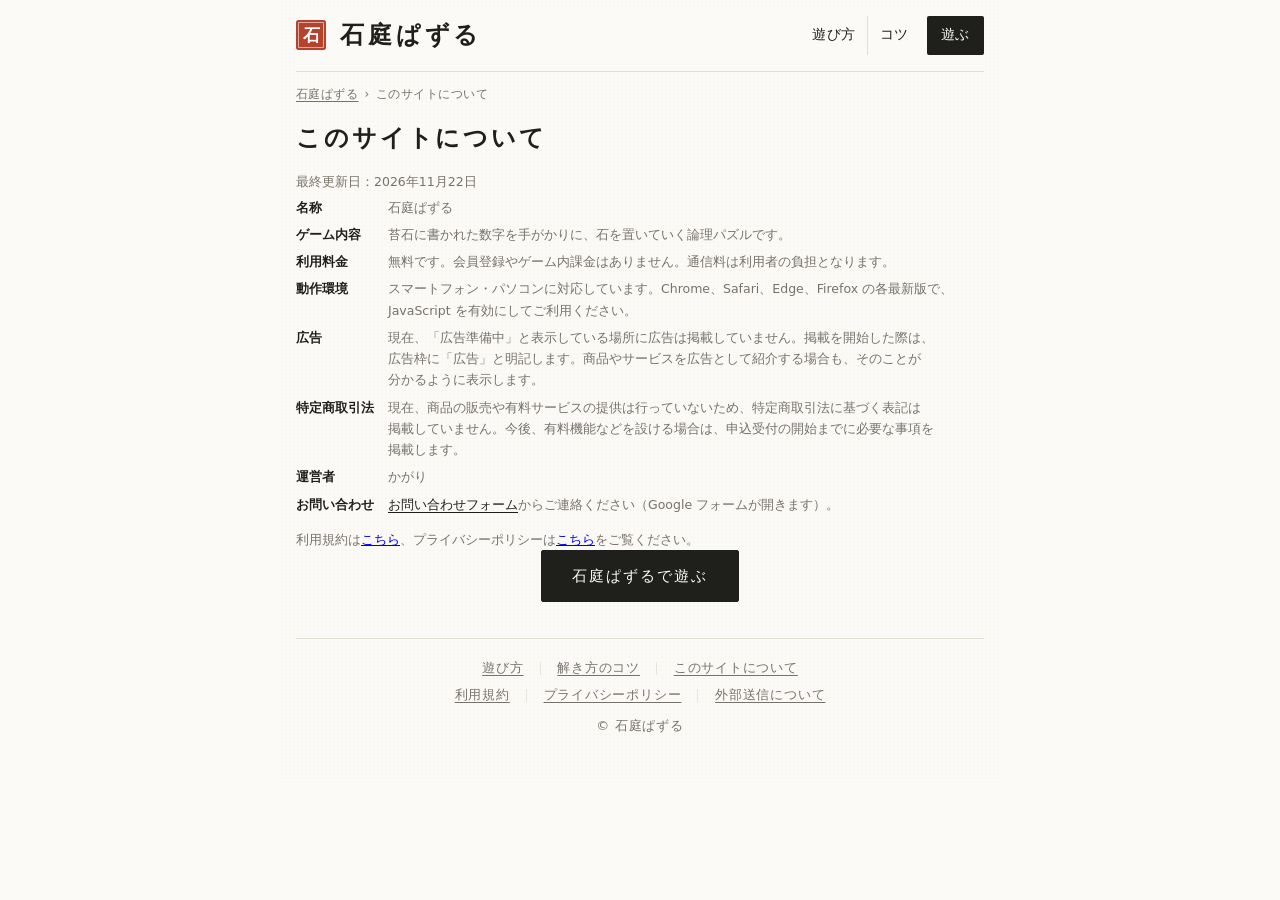
==== about/index.html @ 6915cb6c "v1.2.0: Google Analytics 4, about/terms/privacy pages, Wordle-style clear share with day streak, ads" ====
<!doctype html>
<html lang="ja" class="doc">
<head>
<meta charset="utf-8">
<meta name="viewport" content="width=device-width,initial-scale=1,viewport-fit=cover">
<meta http-equiv="Content-Security-Policy" content="default-src 'self'; script-src 'none'; style-src 'self' 'unsafe-inline' https://fonts.googleapis.com; font-src https://fonts.gstatic.com; img-src 'self' data:; object-src 'none'; base-uri 'none'; form-action 'none'">
<meta name="referrer" content="no-referrer">
<title>このサイトについて｜石庭ぱずる</title>
<meta name="description" content="石庭ぱずるの名称、内容、料金、動作環境、広告の扱い、運営者の情報です。">
<meta name="theme-color" content="#fbfaf7">
<link rel="canonical" href="https://puzzle-sekitei.jp/about/">
<meta property="og:title" content="このサイトについて｜石庭ぱずる">
<meta property="og:description" content="石庭ぱずるの名称、内容、料金、動作環境、広告の扱い、運営者の情報です。">
<meta property="og:type" content="article">
<meta property="og:url" content="https://puzzle-sekitei.jp/about/">
<meta property="og:site_name" content="石庭ぱずる">
<meta property="og:locale" content="ja_JP">
<meta property="og:image" content="https://puzzle-sekitei.jp/og.png">
<meta property="og:image:width" content="1200">
<meta property="og:image:height" content="630">
<meta name="twitter:card" content="summary_large_image">
<link rel="icon" href="../icon.svg" type="image/svg+xml">
<link rel="apple-touch-icon" href="../apple-touch-icon.png">
<link rel="preconnect" href="https://fonts.googleapis.com">
<link rel="preconnect" href="https://fonts.gstatic.com" crossorigin>
<link rel="stylesheet" href="https://fonts.googleapis.com/css2?family=Shippori+Mincho+B1:wght@500;700;800&family=Zen+Kaku+Gothic+New:wght@400;500;700&display=swap">
<link rel="stylesheet" href="../assets/site.css">
<script type="application/ld+json">{"@context": "https://schema.org", "@type": "BreadcrumbList", "itemListElement": [{"@type": "ListItem", "position": 1, "name": "石庭ぱずる", "item": "https://puzzle-sekitei.jp/"}, {"@type": "ListItem", "position": 2, "name": "このサイトについて", "item": "https://puzzle-sekitei.jp/about/"}]}</script>
</head>
<body class="docpage">

<header class="top">
  <a class="brand" href="../"><span class="seal" aria-hidden="true">石</span><span class="brandname">石庭ぱずる</span></a>
  <nav class="topbtns" aria-label="メニュー"><a class="btn" href="../rules/">遊び方</a><a class="btn" href="../tips/">コツ</a><a class="btn em" href="../">遊ぶ</a></nav>
</header>
<nav class="crumbs" aria-label="現在地"><ol><li><a href="../">石庭ぱずる</a></li><li aria-current="page">このサイトについて</li></ol></nav>
<main class="doc">
<h1>このサイトについて</h1>

<p class="small">最終更新日：2026年11月22日</p>
<dl class="about">
        <dt>名称</dt><dd>石庭ぱずる</dd>
        <dt>ゲーム内容</dt><dd>苔石に書かれた数字を手がかりに、石を置いていく論理パズルです。</dd>
        <dt>利用料金</dt><dd>無料です。会員登録やゲーム内課金はありません。通信料は利用者の負担となります。</dd>
        <dt>動作環境</dt><dd>スマートフォン・パソコンに対応しています。Chrome、Safari、Edge、Firefox の各最新版で、JavaScript を有効にしてご利用ください。</dd>
        <dt>広告</dt><dd>現在、「広告準備中」と表示している場所に広告は掲載していません。掲載を開始した際は、広告枠に「広告」と明記します。商品やサービスを広告として紹介する場合も、そのことが分かるように表示します。</dd>
        <dt>特定商取引法</dt><dd>現在、商品の販売や有料サービスの提供は行っていないため、特定商取引法に基づく表記は掲載していません。今後、有料機能などを設ける場合は、申込受付の開始までに必要な事項を掲載します。</dd>
        <dt>運営者</dt><dd>かがり</dd>
        <dt>お問い合わせ</dt><dd><a href="https://forms.gle/8PzQznwaLtBYLGqs6" target="_blank" rel="noopener noreferrer">お問い合わせフォーム</a>からご連絡ください（Google フォームが開きます）。</dd>
      </dl>
<p class="small">利用規約は<a href="../terms/">こちら</a>、プライバシーポリシーは<a href="../privacy/">こちら</a>をご覧ください。</p>
<p class="doccta"><a class="btn em" href="../">石庭ぱずるで遊ぶ</a></p>
</main>
<footer class="sitefoot"><nav class="footnav" aria-label="サイト内の案内"><a href="../rules/">遊び方</a><a href="../tips/">解き方のコツ</a><a href="../about/">このサイトについて</a></nav><nav class="footnav" aria-label="規約"><a href="../terms/">利用規約</a><a href="../privacy/">プライバシーポリシー</a><a href="../privacy/#extsend">外部送信について</a></nav><div style="margin-top:8px">© 石庭ぱずる</div></footer>
</body>
</html>
---- assets/site.css ----
/* Layout: one quiet column — the garden is the hero, set in white paper like a karesansui seen from the veranda.
   One deliberate accent: a vermilion seal (落款) beside the name. Single light theme by choice (white base). */
:root{
  --paper:#fbfaf7;       /* washi white */
  --panel:#ffffff;
  --sand:#f2efe8;        /* white gravel */
  --rake:#e2ddd1;        /* rake lines */
  --groove:rgba(120,108,86,.22);   /* grid: the shaded side of a pressed line */
  --ridge:rgba(255,255,255,.6);   /* grid: its lit side */
  --curb:#d3cdc0;        /* stone curb around the garden */
  --curb-dk:#bdb6a7;
  --line:#e2ded4;        /* hairlines */
  --ink:#1f1f1c;         /* sumi */
  --muted:#77736a;
  --stone:#3c3b37;
  --stone-hi:#8d8a80;
  --moss:#5b6d3c;
  --hl:#d08a2c;          /* test: 洞察 highlight (amber) */
  --moss-dk:#43532a;
  --moss-ink:#f7f6ef;
  --shu:#b4432d;         /* vermilion seal */
  --err:#b4432d;
  --display:"Shippori Mincho B1","Hiragino Mincho ProN","Yu Mincho",serif;
  --body:"Zen Kaku Gothic New","Hiragino Sans","Yu Gothic",system-ui,sans-serif;
  color-scheme:light;
}

[hidden]{display:none!important}
html,body{background:var(--paper);color:var(--ink)}
body{margin:0;font-family:var(--body);font-size:15px;line-height:1.75;
  background-image:radial-gradient(rgba(60,50,30,.035) .6px,transparent .8px);background-size:4px 4px;
  padding-left:max(16px,env(safe-area-inset-left,0px));padding-right:max(16px,env(safe-area-inset-right,0px));padding-block:24px 48px}
/* one column on every screen: header, then the garden, then the reference sections below it */
.wrap{max-width:1000px;margin:0 auto;display:grid;grid-template-columns:minmax(0,1fr);gap:28px;align-items:start}

/* ---- header ---- */
header.top{grid-column:1/-1;display:flex;flex-wrap:wrap;align-items:center;justify-content:space-between;gap:12px 24px;
  border-bottom:1px solid var(--line);padding-bottom:16px}
.brand{display:flex;align-items:center;gap:14px;min-width:0}
.seal{flex-shrink:0;width:30px;height:30px;display:grid;place-items:center;background:var(--shu);color:#fff;
  font-family:var(--display);font-weight:700;font-size:17px;line-height:1;border-radius:3px;
  box-shadow:inset 0 0 0 2px var(--shu),inset 0 0 0 3px rgba(255,255,255,.55)}
.brand h1{font-family:var(--display);font-weight:700;font-size:40px;line-height:1;margin:0;letter-spacing:.22em}
.brand p{margin:0;color:var(--muted);font-size:12.5px;letter-spacing:.1em}
.picker{display:flex;flex-wrap:wrap;gap:6px 22px;align-items:center}
/* segmented choice: plain words, the chosen one underlined in sumi */
.seg{display:inline-flex;gap:2px}
.seg button{border:0;background:transparent;color:var(--muted);font-family:var(--display);font-weight:500;font-size:14px;letter-spacing:.04em;
  padding:6px 10px;border-bottom:1.5px solid transparent;cursor:pointer}
.seg button:hover{color:var(--ink)}
.seg button[aria-pressed="true"]{color:var(--ink);border-bottom-color:var(--ink);font-weight:700}
.seg button:focus-visible,.btn:focus-visible,.cell:focus-visible,.toggle:focus-visible,.close:focus-visible,.tabs button:focus-visible{outline:2px solid var(--moss);outline-offset:2px}

/* ---- status line ---- */
main{min-width:0;display:flex;flex-direction:column;align-items:center;gap:16px}
.status{width:100%;max-width:560px;display:flex;justify-content:space-between;align-items:center;gap:12px;font-size:12.5px;color:var(--muted);letter-spacing:.06em}
#label{font-family:var(--display);font-weight:700;font-size:15px;color:var(--ink);letter-spacing:.12em}
/* the puzzle number is bookkeeping: tiny and pale in the bottom-right corner */
.tutgo2{display:inline-flex;flex-direction:column;align-items:center;gap:2px;line-height:1.2}
.tutgo2 small{font-size:10.5px;letter-spacing:.06em;opacity:.75;font-weight:400}
.seedno{grid-column:1;grid-row:3;justify-self:end;align-self:start;margin:5px 1px 0;font-size:10.5px;line-height:1;color:#b3aea3;letter-spacing:.08em;font-variant-numeric:tabular-nums;user-select:all}
/* shogi-style coordinates: column numbers on top (counted from the right), kanji row numbers on the right */
.boardwrap{display:grid;grid-template-columns:minmax(0,1fr) 38px;grid-template-rows:30px auto auto;column-gap:4px;width:100%;max-width:602px}
.coords{display:grid;font-family:var(--display);font-size:11px;color:var(--muted);line-height:1}
.coords b{font-weight:500}
.edge{display:flex;align-items:center;justify-content:center;gap:4px}
/* a row or column whose stone count can no longer be right: its number turns red and bold too */
.edge b{display:inline-grid;place-items:center;min-width:1.5em;height:1.5em;border-radius:3px;line-height:1}
.edge.bad b{background:var(--err);color:#fff;font-weight:700}
.coords-top{grid-column:1;grid-row:1;padding-inline:9px}
.coords-top .edge{flex-direction:column;justify-content:flex-end;padding-bottom:5px}
.coords-right{grid-column:2;grid-row:2;padding-block:9px}
.coords-right .edge{justify-content:flex-start;padding-left:4px;gap:5px}
.coords-right .pips{flex-direction:column}
.boardwrap .garden{grid-column:1;grid-row:2;max-width:none}

/* ---- the garden: white gravel in a stone curb ---- */
.garden{box-sizing:border-box;width:100%;max-width:560px;position:relative;padding:9px;border-radius:3px;
  background:linear-gradient(160deg,var(--curb),var(--curb-dk));
  box-shadow:inset 0 1px 0 rgba(255,255,255,.6),0 1px 0 rgba(0,0,0,.04),0 24px 40px -30px rgba(50,40,20,.5)}
.board{position:relative;display:grid;gap:0;touch-action:none;container-type:inline-size;user-select:none;-webkit-user-select:none;
  background:var(--sand);
  box-shadow:inset 0 1px 4px rgba(60,50,30,.12)}
.rake{position:absolute;inset:0;width:100%;height:100%;pointer-events:none;overflow:hidden}
/* line widths are in garden units: --px is one screen pixel in those units (set by rakeScale), so lines stay
   about a pixel wide without vector-effect, which iPhone Safari drops inside a fading group */
.rake g path,.rake g circle{fill:none;stroke:var(--rake);stroke-width:calc(var(--px,.03)*1.15);stroke-linecap:round}
/* where the grooves cross: a small pressed point, like the pegs of a stretched string */
.rake .rr{transition:opacity .5s ease}
.rake .rr path{stroke:color-mix(in srgb,var(--rake) 80%,#b5aa94)}
.rake circle.knot{transition:opacity .8s;fill:rgba(120,108,86,.28);stroke:var(--ridge);stroke-width:calc(var(--px,.03)*.8)}
.cell{position:relative;aspect-ratio:1;border:0;padding:0;margin:0;background:transparent;cursor:pointer;
  box-shadow:inset -1px -1px 0 var(--groove),inset 1px 1px 0 var(--ridge);font:inherit;color:inherit}
.cell.edgeR{box-shadow:inset 0 -1px 0 var(--groove),inset 1px 1px 0 var(--ridge)}
.cell.edgeB{box-shadow:inset -1px 0 0 var(--groove),inset 1px 1px 0 var(--ridge)}
.cell.edgeR.edgeB{box-shadow:inset 1px 1px 0 var(--ridge)}
.cell.top{box-shadow:inset -1px -1px 0 var(--groove),inset 1px 0 0 var(--ridge)}
.cell.top.edgeR{box-shadow:inset 0 -1px 0 var(--groove),inset 1px 0 0 var(--ridge)}
.cell.left{box-shadow:inset -1px -1px 0 var(--groove),inset 0 1px 0 var(--ridge)}
.cell.left.edgeB{box-shadow:inset -1px 0 0 var(--groove),inset 0 1px 0 var(--ridge)}
.cell.top.left{box-shadow:inset -1px -1px 0 var(--groove)}
/* stone with raked rings */
.cell .st{position:absolute;inset:17%;background:radial-gradient(circle at 34% 28%,var(--stone-hi),var(--stone) 64%);
  box-shadow:0 0 0 3px var(--sand),0 3px 5px -1px rgba(30,25,15,.35);
  transform:scale(.4);opacity:0;transition:transform .18s ease,opacity .18s ease;z-index:1}
.cell.stone .st{transform:scale(1);opacity:1}
/* stone kinds: low flat (伏石), peaked (須弥山); the round blob is the default */
.cell .st.k-fuse{inset:22% 14% 18%}
.cell .st.k-yama{inset:14% 19% 17%}
.cell.stone.bad .st{background:radial-gradient(circle at 34% 28%,color-mix(in srgb,var(--err) 55%,white),var(--err) 66%)}
/* mark: a small ring drawn into the sand with a fingertip. The sand inside and just round it is
   smoothed (the rake lines stop), and the ring itself is a groove: shaded inside, lit on its lower lip */
.cell .dot{position:absolute;left:50%;top:50%;width:26%;aspect-ratio:1;translate:-50% -50%;border-radius:50%;box-sizing:border-box;
  background:var(--sand);border:1.5px solid rgba(110,98,76,.58);
  box-shadow:inset 0 1px 1.5px rgba(80,70,50,.22),0 1px 0 var(--ridge),0 0 0 3.5px var(--sand);
  opacity:0;transform:scale(.55);transition:opacity .12s,transform .16s ease-out}
.cell.mark .dot{opacity:1;transform:scale(1)}
.cell{transition:box-shadow .8s}
.board.solved .cell{box-shadow:none}
.board.solved .rake .knot{opacity:0}
.board.solved .cell.mark .dot{opacity:0;transform:scale(.55);transition:opacity .5s,transform .5s}
.cell.focus .dot{background:transparent;box-shadow:inset 0 1px 1.5px rgba(80,70,50,.22),0 1px 0 var(--ridge)}
/* moss island: an organic mound rather than a square tile */
.cell.clue{cursor:default}
.cell.clue::before{content:none}
/* 苔石: a mound of moss shaped and lit like the stones (light from the upper left, a ring of smoothed sand
   and a soft shadow) */
.cell.clue .mo{position:absolute;inset:8%;
  background:radial-gradient(circle at 35% 30%,color-mix(in srgb,var(--moss) 70%,#c8d39a),var(--moss) 55%,var(--moss-dk));
  box-shadow:0 1px 2px rgba(30,40,10,.25),inset 0 -2px 3px rgba(0,0,0,.12)}
.cell.clue span{position:absolute;inset:0;display:grid;place-items:center;z-index:1;font-family:var(--display);font-weight:700;
  color:var(--moss-ink);font-size:min(calc(100cqw / var(--cols) * .5),24px)}
.cell.clue.done span{opacity:.5}
.cell.clue.bad .mo{background:radial-gradient(circle at 34% 28%,color-mix(in srgb,var(--err) 60%,white),var(--err) 70%)}
.cell.toro .to{position:absolute;inset:3%;width:94%;height:94%;overflow:visible}
.cell.toro .to .op{fill:url(#toroO)}.cell.toro.bad .to .op{fill:url(#toroOb)}
.cell.toro .to text{font-family:var(--display);font-weight:700;font-size:11.6px;fill:#f5f0e4}
.cell.toro.done .to text{opacity:.55}
.cell.toro.focus .to{filter:drop-shadow(0 0 1.5px var(--hl)) drop-shadow(0 0 1px var(--hl))}
.cell.hint{animation:hint 1.2s ease 2}
.cell.focus:not(.clue){background:rgba(236,158,52,.24)}
.cell.focus.lamp:not(.clue){background:rgba(246,206,72,.36)}
.cell.blk:not(.clue),.cell.blk.focus:not(.clue){background:rgba(236,158,52,.26)}
/* a 2×2 block: the same tint for all, a frame on its outer sides (et/eb/el/er) */
.blkf{--bt:0;--bb:0;--bl:0;--br:0;--bw:2px;box-shadow:inset 0 calc(var(--bt)*var(--bw)) 0 var(--hl),inset 0 calc(var(--bb)*-1*var(--bw)) 0 var(--hl),inset calc(var(--bl)*var(--bw)) 0 0 var(--hl),inset calc(var(--br)*-1*var(--bw)) 0 0 var(--hl),inset -1px -1px 0 var(--groove),inset 1px 1px 0 var(--ridge)!important}
.blkf.et{--bt:1}.blkf.eb{--bb:1}.blkf.el{--bl:1}.blkf.er{--br:1}
.cell.clue.focus .mo{box-shadow:0 0 0 2px var(--paper),0 0 0 3.5px var(--hl)}
.ph span{display:inline-block}
/* 改行: Japanese text breaks only between phrases (auto-phrase where the browser has it) or after 、。 (the <wbr> added by addWbr) */
body{word-break:keep-all;word-break:auto-phrase;overflow-wrap:anywhere}
.hintmsg{margin:0;min-height:1.75em;width:100%;max-width:560px;text-align:center;font-size:14px;color:var(--ink);letter-spacing:.02em}
@keyframes hint{50%{background-color:rgba(236,158,52,.4)}}
.pips{display:flex;align-items:center;justify-content:center;gap:3px}
.pip{width:6px;height:6px;border-radius:50%;border:1.2px solid var(--curb-dk);box-sizing:border-box}
.pip.on{background:var(--stone);border-color:var(--stone)}
.pips.over .pip,.pips.short .pip.on{border-color:var(--err);background:var(--err)}
.pips.short .pip:not(.on){border-color:var(--err)}   /* short: the stones placed stay filled, the missing ones stay hollow */

/* ---- buttons: thin-lined, mincho lettering ---- */
.tools{display:grid;grid-template-columns:repeat(5,minmax(0,1fr));gap:8px;width:100%;max-width:602px}
.tools .btn{justify-content:center;min-width:0}
.tools .btn{padding-inline:12px;white-space:nowrap}
.btn{font-family:var(--display);font-weight:500;font-size:14px;letter-spacing:.06em;border:1px solid var(--line);background:var(--panel);color:var(--ink);
  border-radius:2px;padding:9px 16px;cursor:pointer;display:inline-flex;gap:8px;align-items:center;transition:border-color .15s,background .15s}
.btn:hover{border-color:var(--ink)}
.btn:active{background:var(--sand)}
.btn.primary{background:var(--ink);color:var(--paper);border-color:var(--ink)}
.btn.primary:hover{background:#34342f}
.modeicon{width:10px;height:10px;border-radius:50%;background:var(--stone);display:inline-block;flex-shrink:0}
.modeicon.ring{background:transparent;border:1.5px solid var(--stone);width:7px;height:7px}
/* 石 | 印 toggle: both choices always visible, the active one in full ink */
.btn.mode{gap:0}
.mopt{display:inline-flex;align-items:center;gap:5px;color:var(--muted);opacity:.45;transition:opacity .15s,color .15s}
.mopt.on{color:var(--ink);opacity:1;font-weight:700}
.msep{width:1px;height:14px;background:var(--line);margin:0 9px;flex-shrink:0}
/* two-line button: action word + what it does */
.btn.two{flex-direction:column;gap:1px;line-height:1.25;padding-block:6px}
.btn.two small{font-family:var(--body);font-size:10.5px;color:var(--muted);letter-spacing:0;font-weight:400}
.btn.em{background:var(--ink);color:var(--paper);border-color:var(--ink)}
.btn.em:hover{background:#34342f}
.topbtns{display:flex;gap:8px;align-items:center}
aside .seg{display:flex;width:100%;box-sizing:border-box;border-bottom:1px solid var(--line)}
aside .seg button{flex:1;padding:9px 2px;font-size:13px;margin-bottom:-1px;white-space:nowrap;letter-spacing:0}
/* sub-headings inside 庭の種類: quiet labels, no seal mark */
.sublabel{margin:30px 0 0;font-size:12px;color:var(--muted);letter-spacing:.14em}
.segnote{margin-top:8px!important}
.rulenote{display:block;margin-top:3px;font-size:12.5px;line-height:1.5;color:color-mix(in srgb,var(--ink) 58%,var(--muted));letter-spacing:.02em}
.rulenote::before{content:"";display:inline-block;width:10px;height:1px;background:currentColor;opacity:.6;vertical-align:.32em;margin-right:6px}
kbd{font-family:var(--body);font-size:10.5px;color:var(--muted);border:1px solid var(--line);border-radius:2px;padding:0 4px}
.btn.mode kbd{margin-left:8px}
/* mouse hint in the mode button (PC only): left button = 石, right button = 砂紋 */
@media (hover:none){kbd{display:none}}

/* ---- side panel ---- */
aside{min-width:0;width:100%;max-width:582px;justify-self:center;display:flex;flex-direction:column;margin-top:20px}
.sheet-body{display:flex;flex-direction:column;gap:34px}
/* PC: the big groups (遊び方 / コツ / 記録 / 音) are parted by a double line, the parts within each by a hairline */
@media (min-width:821px){aside section + section:is(#tipsTop,[data-tab="records"],#soundTop,#termsTop){border-top:4px double var(--curb-dk);padding-top:38px;margin-top:8px}}
aside section + section{border-top:1px solid var(--line);padding-top:30px}
/* the lantern rule: what its light reaches, and how it counts, each on its own line */
.intro-rules span.tonote{margin-top:2px;font-size:11.5px;opacity:.85}
.intro-rules .torohow b{display:inline;font-size:inherit;font-weight:700;color:var(--ink);letter-spacing:0;margin:0}
/* the lantern to tap in the first 灯籠 lesson: a gentle pulse */
.cell.tapme svg{animation:tapme 1.2s ease-in-out infinite}
@keyframes tapme{50%{transform:scale(1.14)}}
aside h2{font-family:var(--display);font-weight:700;font-size:17px;margin:0 0 8px;letter-spacing:.14em;display:flex;align-items:center;gap:8px}
aside h2::before{content:"";width:5px;height:5px;background:var(--shu);flex-shrink:0}
/* 解き方のコツ: table of contents */
.tipnav{list-style:none;margin:4px 0 0;padding:0;border-top:1px solid var(--line)}
.tipnav li{border-bottom:1px solid var(--line)}
.tipnav button{all:unset;box-sizing:border-box;width:100%;display:flex;align-items:baseline;gap:12px;padding:11px 4px;cursor:pointer;color:var(--ink);font-size:14px;letter-spacing:.06em}
.tipnav button:hover .tt,.tipnav button:focus-visible .tt{color:var(--shu)}
.tipnav button:focus-visible{outline:2px solid var(--shu);outline-offset:-2px}
.tipnav .tn{font-family:var(--display);color:var(--shu);width:1.4em;text-align:center}
.tipnav .tt{flex:1;font-family:var(--display);font-weight:700}
.tipnav .tc{font-size:11.5px;color:var(--muted)}
.tipnav .tc::after{content:"›";margin-left:8px;font-size:15px}
.tipup{all:unset;display:block;margin:12px 0 0 auto;font-size:12px;color:var(--muted);cursor:pointer;letter-spacing:.06em}
.tipup::before{content:"↑ "}
.tipup:hover,.tipup:focus-visible{color:var(--shu)}
aside ol{margin:0;padding-left:1.4em;display:flex;flex-direction:column;gap:6px}
aside p{margin:0}
.small{font-size:12.5px;color:var(--muted);line-height:1.7}
.legend{display:grid;grid-template-columns:auto 1fr;gap:10px 12px;align-items:center;font-size:13px}
.legend .sw{justify-self:center}
.minibtn{justify-self:stretch;text-align:center;font-family:var(--display);font-weight:500;font-size:11px;letter-spacing:.02em;white-space:nowrap;color:var(--ink);background:var(--panel);border:1px solid var(--line);border-radius:2px;padding:5px 7px;line-height:1.2}
.sw{width:28px;height:28px;position:relative;background:var(--sand);background-image:repeating-linear-gradient(0deg,transparent 0 5px,var(--rake) 5px 6px);
  border-radius:2px;box-shadow:inset 0 0 0 1px var(--line)}
.sw.c{background:transparent;box-shadow:none;display:grid;place-items:center;color:var(--moss-ink);font-family:var(--display);font-weight:700}
.sw.c::before{content:"";position:absolute;inset:1px;border-radius:46% 52% 44% 50% / 50% 44% 54% 46%;background:radial-gradient(circle at 35% 30%,color-mix(in srgb,var(--moss) 70%,#c8d39a),var(--moss) 55%,var(--moss-dk));z-index:-1}
.sw.c{isolation:isolate}
.sw .s{position:absolute;inset:6px;border-radius:50%;background:radial-gradient(circle at 34% 28%,var(--stone-hi),var(--stone) 64%)}
.sw .d{position:absolute;left:50%;top:50%;width:9px;height:9px;translate:-50% -50%;border-radius:50%;box-sizing:border-box;background:var(--sand);
  border:1.5px solid rgba(110,98,76,.58);box-shadow:inset 0 1px 1.5px rgba(80,70,50,.22),0 1px 0 rgba(255,255,255,.85),0 0 0 3px var(--sand)}
.records{display:flex;flex-direction:column;gap:16px}
.rectab{width:100%;border-collapse:collapse;font-variant-numeric:tabular-nums;table-layout:fixed}
.rectab thead th.cap{text-align:left;font-family:var(--display);font-weight:700;font-size:13px;letter-spacing:.1em;color:var(--ink);white-space:nowrap}
.rectab th,.rectab td{padding:7px 6px;border-bottom:1px solid var(--line);text-align:center;line-height:1.3}
.rectab thead th{font-weight:400;font-size:11.5px;color:var(--muted);letter-spacing:.06em;border-bottom-color:var(--curb)}
.rectab tbody th{font-family:var(--display);font-weight:700;font-size:14px;letter-spacing:.08em;text-align:left;width:22%}
.rectab td b{display:block;font-family:var(--display);font-weight:700;font-size:15px}
.rectab td small{font-size:11px;color:var(--muted)}
.rectab td.none{color:var(--muted)}.rectab tbody tr{height:44px}
.recnote{margin:0}
.recstreak{margin:0 0 6px}

/* ---- veil over the garden (loading / solved) ---- */
.veil{position:absolute;inset:0;display:grid;place-items:center;background:color-mix(in srgb,var(--paper) 72%,transparent);backdrop-filter:blur(2px);z-index:5;text-align:center;padding:16px}
.veil .card{background:var(--panel);border:1px solid var(--line);border-radius:3px;padding:24px 28px 22px;display:flex;flex-direction:column;gap:10px;align-items:center;max-width:320px;
  box-shadow:0 20px 40px -24px rgba(40,30,10,.35)}
.veil h3{font-family:var(--display);font-weight:700;font-size:28px;margin:0;letter-spacing:.24em;padding-left:.24em}
.veil h3::after{content:"";display:block;width:20px;height:20px;margin:10px auto 0;background:var(--shu);border-radius:2px;
  box-shadow:inset 0 0 0 2px var(--shu),inset 0 0 0 3px rgba(255,255,255,.55)}
.veil.solid{inset:9px;background:var(--sand);backdrop-filter:none}   /* the garden before it starts is plain sand */
.vlabel{margin:0;font-family:var(--display);font-weight:700;font-size:14px;letter-spacing:.04em;white-space:nowrap}
.startgo{padding:12px 36px;font-size:16px;letter-spacing:.3em;margin-top:4px}
/* solved card: compact so it fits even the smallest garden on a phone */
.card.win{padding:16px 16px 14px;gap:9px;width:min(316px,calc(100vw - 32px));max-width:316px;box-sizing:border-box}
.card.win h3{font-size:24px;letter-spacing:.2em;padding-left:.2em}
.card.win h3::after{content:none}
.card.win .winmeta{line-height:1.7}
.card.win .small{font-size:12px;line-height:1.5}
.card .guidetext{text-align:left;line-height:1.7;margin:2px 0 4px}
.card.start .startgo.guidego{align-self:stretch;justify-content:center;padding:10px 12px;font-size:14px;letter-spacing:.08em}.card .guideskip{margin-top:-2px}
.winbtns{width:100%;display:flex;gap:6px;justify-content:center;flex-wrap:nowrap;padding-top:11px;margin-top:2px;border-top:1px solid var(--line)}
.winbtns.top{padding-top:0;margin-top:4px;border-top:0}
.winbtns .btn{flex:1 1 0;min-width:0;padding:8px 4px;font-size:13px;letter-spacing:.02em;justify-content:center;white-space:nowrap}
.spinner{width:26px;height:26px;border-radius:50%;border:1.5px solid var(--line);border-top-color:var(--ink);animation:spin 1.1s linear infinite}
@keyframes spin{to{transform:rotate(360deg)}}

/* ---- sound settings ---- */
.snd{display:grid;grid-template-columns:auto minmax(0,1fr);gap:12px 14px;align-items:center}
.toggle{font-family:var(--display);font-weight:500;font-size:14px;letter-spacing:.06em;display:inline-flex;align-items:center;justify-content:space-between;gap:10px;min-width:104px;
  border:1px solid var(--line);background:var(--panel);color:var(--muted);border-radius:2px;padding:6px 7px 6px 12px;cursor:pointer}
.toggle b{font-weight:700;font-size:12px;min-width:24px;text-align:center;border-radius:2px;padding:1px 6px;background:var(--sand);color:var(--muted)}
.toggle[aria-pressed="true"]{color:var(--ink);border-color:var(--ink)}
.toggle[aria-pressed="true"] b{background:var(--ink);color:var(--paper)}
.snd input[type=range]{width:100%;accent-color:var(--ink)}
/* 設定: 音 and 盤面, each under a small heading */
.sethead{font-family:var(--display);font-weight:700;font-size:14px;letter-spacing:.12em;margin:22px 0 10px;padding-bottom:4px;border-bottom:1px solid var(--line);color:var(--ink)}
.sethead:first-of-type{margin-top:6px}
.opts{display:grid;gap:14px}
.optrow .toggle{min-width:180px}
.optrow .small{margin:6px 0 0}
html.notime .clock{visibility:hidden}
/* ---- ad slots: off unless ads are switched on (html.ads) or shown as test frames (html.adtest).
   Each slot keeps its height before the ad arrives, so nothing on the page jumps when it loads.
   Never on the one-screen garden, never inside a dialog card or over the board. ---- */
.adslot{display:none;box-sizing:border-box;width:100%;margin:28px auto 0;text-align:center}
html.ads .adslot,html.adtest .adslot{display:block}
.adslot .adlabel{display:block;font-size:10.5px;letter-spacing:.18em;color:var(--muted);margin-bottom:4px}
.adslot .adbox{display:grid;place-items:center;min-height:var(--adh,100px);max-width:var(--adw,336px);margin:0 auto;overflow:hidden}
.adslot.wide{--adw:728px;--adh:90px}
html.adtest .adslot .adbox{border:1.5px dashed color-mix(in srgb,var(--muted) 55%,transparent);background:repeating-linear-gradient(135deg,transparent 0 9px,rgba(120,110,90,.05) 9px 10px);
  color:var(--muted);font-size:12px;line-height:1.5}
@media (max-width:820px){.adslot.wide{display:none!important}}
body.picking .adslot.wide{display:none!important}
/* the garden screen on a phone: a 320×50 banner under the buttons, kept well apart from them (no stray taps); the garden shrinks to make room (wider screens use the slot below the garden) */
.adslot.gardenad{display:none!important}
/* only on screens tall enough to spare it: on short phones (iPhone SE and the like) the garden would get too small */
@media (max-width:820px) and (min-height:700px){
  html:is(.ads,.adtest) .adslot.gardenad{display:block!important;flex-shrink:0;margin:22px auto 0;--adw:320px;--adh:50px}
  .adslot.gardenad .adlabel{font-size:9px;letter-spacing:.2em;margin-bottom:1px;line-height:1.2}
  html:is(.ads,.adtest) body:not(.tutmode) main{padding-bottom:max(6px,env(safe-area-inset-bottom,0px))}
  body.tutmode .adslot.gardenad{display:none!important}   /* not during practice */
}
/* site footer: about / privacy */
.sitefoot{grid-column:1/-1;margin-top:36px;padding:18px 0 4px;border-top:1px solid var(--line);text-align:center;font-size:13px;color:var(--muted);letter-spacing:.06em}
.sitefoot a{color:inherit;text-underline-offset:3px}
.footnav{display:block}
/* 規約等 is held back until ads are shown (TERMS_ON in the script) */
html.noterms :is([data-jump="termsTop"],#termsTop,#footAbout,.footnav[aria-label="規約"]){display:none!important}
.footnav + .footnav{margin-top:4px}
.sitefoot a + a::before{content:"\FF5C";display:inline-block;margin:0 10px;color:var(--line);text-decoration:none}
@media (max-width:820px){html:not(.tabview) .sitefoot{display:none}}
body.picking .sitefoot{display:none}
.policy{margin-top:10px;scroll-margin-top:64px}   /* clear of the phone header that stays on top */
.policy h4{scroll-margin-top:64px;font-family:var(--display);font-size:13.5px;margin:16px 0 4px;letter-spacing:.08em}
.policy p{margin:0 0 6px}
.policylist{margin:0 0 6px;padding-left:1.4em}
.policy a,.about a{color:var(--ink);text-underline-offset:3px}
.policy em{font-style:normal;font-weight:700;color:var(--ink);margin-right:.6em}
.docdate{margin-top:14px!important}
.about{display:grid;grid-template-columns:auto minmax(0,1fr);gap:6px 14px;margin:4px 0 14px;font-size:12.5px;line-height:1.7}
.about dt{font-weight:700;white-space:nowrap}.about dd{margin:0;color:var(--muted)}
.extlist{display:grid;gap:10px;margin:6px 0 8px}
.ext{border:1px solid var(--line);border-radius:3px;padding:8px 12px}
.ext>b{font-size:13px;letter-spacing:.04em}
.extstate{display:inline-block;margin-left:8px;padding:0 7px;border-radius:2px;font-size:10.5px;background:var(--ink);color:var(--paper)}
.extstate.off{background:var(--sand);color:var(--muted)}
.ext p{margin:3px 0 0}
.policylist li{margin:2px 0}
.kou{margin:0 0 6px;padding-left:1.5em}
.kou>li{margin:0 0 4px;padding-left:.2em}
.go{list-style:none;counter-reset:go;margin:0 0 6px;padding-left:2.6em}
.go>li{counter-increment:go;position:relative;margin:2px 0}
.go>li::before{content:"（" counter(go) "）";position:absolute;right:100%;white-space:nowrap}
.kou .go{margin:4px 0 2px;padding-left:2.4em}
.policy summary{cursor:pointer;font-family:var(--display);font-weight:700;font-size:14px;letter-spacing:.1em;padding:6px 0}
.draftnote{display:inline-block;margin-top:4px;padding:1px 8px;border-radius:2px;background:var(--sand);font-size:11px;color:var(--muted)}

/* ---- first-visit rules popup ---- */
.intro{border:1px solid var(--line);border-radius:4px;background:var(--panel);color:var(--ink);padding:0;
  width:min(440px,calc(100vw - 32px));max-height:calc(100% - 32px);overflow:auto;box-sizing:border-box;
  box-shadow:0 30px 60px -24px rgba(40,30,10,.4)}
.intro::before{content:"";display:block;height:10px;background:var(--sand);background-image:repeating-linear-gradient(0deg,transparent 0 2px,var(--rake) 2px 3px);border-bottom:1px solid var(--line)}
.intro-x{position:absolute;top:16px;right:10px;z-index:1}
.intro-x:hover{color:var(--ink)}
.intro::backdrop{background:rgba(40,36,28,.35)}
.intro-body{padding:20px 22px 20px;display:flex;flex-direction:column;gap:12px}
.intro-eyebrow{margin:0;font-size:11.5px;letter-spacing:.2em;color:var(--shu)}
.intro h2{font-family:var(--display);font-weight:700;font-size:28px;line-height:1.2;margin:0;letter-spacing:.16em}
.intro-lead{margin:0;color:var(--muted);font-size:13.5px;line-height:1.75}
.intro-sub{margin:6px 0 -4px;font-family:var(--display);font-weight:700;font-size:15px;letter-spacing:.14em;display:flex;align-items:center;gap:8px}
.intro-sub::before{content:"";width:5px;height:5px;background:var(--shu);flex-shrink:0}
.rules-after{margin:0}
aside .intro-rules{margin:0 0 8px}
.ipagetabs{display:flex;border-bottom:1px solid var(--line);margin-top:2px}
.ipagetabs button{flex:1 1 0;font-family:var(--display);font-weight:500;font-size:13.5px;border:0;background:transparent;color:var(--muted);padding:8px 0;border-bottom:2px solid transparent;margin-bottom:-1px;cursor:pointer;white-space:nowrap}
.ipagetabs button[aria-selected="true"]{color:var(--ink);font-weight:700;border-bottom-color:var(--shu)}
/* every page sits in the same cell, so the popup keeps the height of the tallest one */
.ipages{display:grid}
.ipage{grid-area:1/1;display:flex;flex-direction:column;gap:10px;justify-content:center;visibility:hidden}
.ipage.on{visibility:visible}
.ipage .intro-rules{margin:0}
.ipage .goalfig{margin:6px 0 0}
#intro .intro-body{gap:10px}
#intro.last #introNext,#intro:not(.last) #introTut,#intro:not(.last) #introGo{display:none}
#intro .introbtns{flex-direction:row}#intro .introbtns .btn{flex:1 1 0;letter-spacing:.08em;padding:12px 6px}
#intro .introbtns #introNext{flex:1 1 100%}
/* small screens: tighter type and spacing so each page needs no scrolling */
@media (max-width:820px){
  #intro .intro-body{padding:16px 18px 16px;gap:8px}
  #intro h2{font-size:22px}
  #intro .intro-eyebrow{font-size:11px}
  #intro .intro-lead{font-size:12.5px;line-height:1.6}
  #intro .intro-x{top:10px}
  .ipage .intro-rules{gap:10px;padding:4px 0}
  .ipage .intro-rules li{grid-template-columns:58px minmax(0,1fr);gap:12px}
  .ipage .intro-rules .mini{grid-template-columns:repeat(var(--c),calc(54px / var(--c)))}
  .ipage .intro-rules .mini.toro{grid-template-columns:repeat(var(--c),18px)}
  .ipage .intro-rules li.torule{grid-template-columns:72px minmax(0,1fr)}
  .ipage .intro-rules b{font-size:13.5px;line-height:1.45}
  .ipage .intro-rules span{font-size:11.5px;line-height:1.5}
  .ipage .legend{font-size:12.5px}
}
.intro-rules{list-style:none;margin:4px 0;padding:6px 0;display:flex;flex-direction:column;gap:14px}
.addrule{border-top:1px dashed var(--line);margin:6px 0 8px;padding-top:12px}
.addlabel{margin:0 0 2px;font-size:12px;color:var(--muted);letter-spacing:.14em}
.intro-rules li{display:grid;grid-template-columns:72px minmax(0,1fr);gap:14px;align-items:center}
.intro-rules b{display:block;font-family:var(--display);font-weight:700;font-size:15px;line-height:1.5;letter-spacing:.04em}
.intro-rules span{display:block;font-size:12.5px;color:var(--muted);line-height:1.65}
.mini{display:grid;grid-template-columns:repeat(var(--c),calc(66px / var(--c)));justify-self:center;
  background:var(--sand);background-image:url("data:image/svg+xml,%3Csvg xmlns='http://www.w3.org/2000/svg' width='44' height='5' viewBox='0 0 44 5' preserveAspectRatio='none'%3E%3Cpath d='M0 -10.5Q11 -16 22 -10.5T44 -10.5M0 -5.5Q11 -11 22 -5.5T44 -5.5M0 -0.5Q11 -6 22 -0.5T44 -0.5M0 4.5Q11 -1 22 4.5T44 4.5M0 9.5Q11 4 22 9.5T44 9.5M0 14.5Q11 9 22 14.5T44 14.5M0 19.5Q11 14 22 19.5T44 19.5' fill='none' stroke='%23e2ddd1' stroke-width='1'/%3E%3C/svg%3E");background-size:44px 5px;
  border:3px solid var(--curb);border-radius:2px}
/* the 8 cells round a stone (up, down, sideways and diagonal) can take no stone: a red cross on each */
.mini i.x::before,.mini i.x::after{content:"";position:absolute;left:50%;top:50%;width:44%;height:1.6px;border-radius:1px;background:color-mix(in srgb,var(--err) 85%,transparent);translate:-50% -50%;rotate:45deg}
.mini i.x::after{rotate:-45deg}
.mini.lit i.m{background:var(--sand);background-image:url("data:image/svg+xml,%3Csvg xmlns='http://www.w3.org/2000/svg' width='44' height='5' viewBox='0 0 44 5' preserveAspectRatio='none'%3E%3Cpath d='M0 -10.5Q11 -16 22 -10.5T44 -10.5M0 -5.5Q11 -11 22 -5.5T44 -5.5M0 -0.5Q11 -6 22 -0.5T44 -0.5M0 4.5Q11 -1 22 4.5T44 4.5M0 9.5Q11 4 22 9.5T44 9.5M0 14.5Q11 9 22 14.5T44 14.5M0 19.5Q11 14 22 19.5T44 19.5' fill='none' stroke='%23e2ddd1' stroke-width='1'/%3E%3C/svg%3E");background-size:44px 5px}
.mini.lit{background-image:linear-gradient(color-mix(in srgb,var(--moss) 20%,transparent),color-mix(in srgb,var(--moss) 20%,transparent)),url("data:image/svg+xml,%3Csvg xmlns='http://www.w3.org/2000/svg' width='44' height='5' viewBox='0 0 44 5' preserveAspectRatio='none'%3E%3Cpath d='M0 -10.5Q11 -16 22 -10.5T44 -10.5M0 -5.5Q11 -11 22 -5.5T44 -5.5M0 -0.5Q11 -6 22 -0.5T44 -0.5M0 4.5Q11 -1 22 4.5T44 4.5M0 9.5Q11 4 22 9.5T44 9.5M0 14.5Q11 9 22 14.5T44 14.5M0 19.5Q11 14 22 19.5T44 19.5' fill='none' stroke='%23e2ddd1' stroke-width='1'/%3E%3C/svg%3E");background-size:auto,44px 5px}
.mini.toro{grid-template-columns:repeat(var(--c),22px)}
.intro-rules li.torule{grid-template-columns:88px minmax(0,1fr)}
.mini i.r{background:color-mix(in srgb,var(--moss) 18%,transparent)}
.mini.toro i.r{background:rgba(246,206,72,.36)}
.mini i.l{display:block}.mini i.l svg{position:absolute;inset:0;width:100%;height:100%;overflow:visible}
.mini i.l text{font-family:var(--display);font-weight:700;font-size:14px;fill:#f5f0e4}
.mini i{aspect-ratio:1;position:relative;font-style:normal;box-shadow:inset 0 0 0 .5px color-mix(in srgb,var(--ink) 8%,transparent)}
.mini i.s::after{content:"";position:absolute;inset:16%;border-radius:50%;background:radial-gradient(circle at 34% 28%,var(--stone-hi),var(--stone) 64%);box-shadow:0 2px 3px -1px rgba(30,25,15,.35)}
.mini i.s.bad::after{background:radial-gradient(circle at 34% 28%,color-mix(in srgb,var(--err) 55%,white),var(--err) 66%)}
.mini i.m{display:grid;place-items:center;color:var(--moss-ink);font-family:var(--display);font-weight:700;font-size:13px;isolation:isolate}
.mini i.m::before{content:"";position:absolute;inset:6%;border-radius:46% 52% 44% 50% / 50% 44% 54% 46%;background:radial-gradient(circle at 35% 30%,color-mix(in srgb,var(--moss) 70%,#c8d39a),var(--moss) 55%,var(--moss-dk));z-index:-1}
.intro.ask{width:min(340px,calc(100vw - 32px))}
.intro.ask h2{font-size:21px;letter-spacing:.14em}
.intro.pick{width:min(420px,calc(100vw - 32px))}
.intro.pick h2{font-size:22px;letter-spacing:.16em}
.pick .sublabel{margin-top:22px}
.pick .sublabel:first-child{margin-top:0}
/* 庭の様式: each heading in ink, led by a small vermilion dot */
.pick .sublabel{color:var(--ink);font-weight:700;display:flex;align-items:center;gap:7px}
.pick .sublabel::before{content:"";width:5px;height:5px;border-radius:50%;background:var(--shu);flex-shrink:0}

.pick .seg{display:flex;width:100%;box-sizing:border-box;border-bottom:1px solid var(--line)}
.pick .seg button{flex:1;padding:9px 2px;font-size:13.5px;margin-bottom:-1px;white-space:nowrap;letter-spacing:0}
.pick .segnote{margin:6px 0 0!important}
/* laid out like the choices above: an underlined row in the same lettering (16px keeps iPhone from zooming in) */
.pickno{display:block;width:100%;box-sizing:border-box;padding:7px 2px 8px;border:0;border-bottom:1px solid var(--line);border-radius:0;
  background:transparent;color:var(--ink);font:500 16px var(--display);letter-spacing:.06em;text-align:center}
.pickno{text-transform:uppercase;letter-spacing:.12em}
.pickno::placeholder{text-transform:none;letter-spacing:normal;color:var(--muted);opacity:.7}
.pickno:focus{outline:0;border-bottom-color:var(--ink)}
.pickno.bad{border-color:var(--err)}
.pick .pickrow .sublabel{margin-top:22px}
.pickrow.off label,.pickrow.off .pickno{opacity:.45}
.pickno:disabled{cursor:not-allowed}
#pickNoNote.bad{color:var(--err)}
#pickNoNote.again{color:var(--shu)}
/* a garden solved before, played again: it does not count in 記録 */
.replaynote{margin:0;align-self:stretch;font-size:12px;line-height:1.55;color:var(--shu);text-align:center}
.askbtns{display:grid;grid-template-columns:1fr 1fr;gap:8px;margin-top:4px}
.askbtns .btn{justify-content:center;padding:11px;font-size:14px;letter-spacing:.12em}
.pats{display:flex;flex-direction:column;gap:30px;margin-top:14px}
.patrow{display:flex;flex-direction:column;gap:6px}
.patrow > b{font-family:var(--display);font-size:14px;letter-spacing:.04em}
.patrow p b{color:var(--ink)}
.patrow p{margin:0}
.patrow p.patsub{font-size:11.5px;color:var(--muted);letter-spacing:.06em;margin-top:4px}
.patpair{display:flex;align-items:center;gap:10px;flex-wrap:wrap}
.patpair figure{margin:0;display:flex;flex-direction:column;align-items:center;gap:3px}
.patpair figcaption{font-size:10.5px;color:var(--muted);letter-spacing:.1em}
.patarrow{color:var(--muted);font-size:14px;margin-bottom:16px}
.tags{display:flex;flex-wrap:wrap;gap:4px;margin-top:-2px}
.tag{padding:1px 6px;font-family:var(--body);font-size:10px;letter-spacing:.04em;color:var(--shu);border:1px solid color-mix(in srgb,var(--shu) 45%,transparent);border-radius:2px;line-height:1.5;background:var(--panel)}
.tiph.first{margin-top:14px;padding-top:0;border-top:0}
.tiph{font-family:var(--display);font-weight:700;font-size:14.5px;letter-spacing:.06em;margin:22px 0 6px;padding-top:16px;border-top:1px solid var(--line)}
.patw .patcols{grid-template-columns:repeat(var(--c),15px)}
.patw .patrows{grid-template-rows:repeat(var(--r),15px);line-height:15px}
.patw .pat i{width:15px;height:15px;font-size:9.5px}
.patw .pat{grid-template-columns:repeat(var(--c),15px)}
.patt .patcols{grid-template-columns:repeat(var(--c),22px)}.patt .pat{grid-template-columns:repeat(var(--c),22px)}
.patt .patrows{grid-template-rows:repeat(var(--r),22px);line-height:22px}
.patt .pat i{width:22px;height:22px;font-size:12px}.patt .pat i.m{font-size:12.5px}
.pat i.l svg{position:absolute;inset:0;width:100%;height:100%;overflow:visible}
.pat i.l text{font-family:var(--display);font-weight:700;font-size:14px;fill:#f5f0e4}
.patb{display:grid;grid-template-columns:auto 12px;grid-template-rows:12px auto;column-gap:2px}
.patcols{display:grid;grid-template-columns:repeat(6,17px);padding:0 2px;font-size:8.5px;color:var(--muted);text-align:center;line-height:12px}
.patrows{grid-row:2;grid-column:2;display:grid;grid-template-rows:repeat(6,17px);padding:4px 0 2px;font-size:8.5px;color:var(--muted);line-height:17px}
.patcols span,.patrows span{display:block}
.pat{grid-row:2;grid-column:1;display:grid;grid-template-columns:repeat(var(--c),17px);background:var(--sand);border:2px solid var(--curb);border-radius:2px;margin-top:2px}
.pat i{width:17px;height:17px;position:relative;display:grid;place-items:center;font-style:normal;font-size:10.5px;line-height:1;color:var(--muted);
  box-shadow:inset -1px -1px 0 var(--groove),inset 1px 1px 0 var(--ridge)}
.pat i.h{background:rgba(236,158,52,.26)}
.pat i.blkf{--bw:1.5px;background:rgba(236,158,52,.26)}
.pat i.u{background:color-mix(in srgb,var(--shu) 6%,transparent);box-shadow:inset 1.5px 0 0 color-mix(in srgb,var(--shu) 55%,transparent),inset -1.5px 0 0 color-mix(in srgb,var(--shu) 55%,transparent)}
.pat i.c{background:color-mix(in srgb,var(--shu) 13%,transparent)}
.pat i.s::after{content:"";position:absolute;inset:16%;border-radius:50%;background:radial-gradient(circle at 34% 28%,var(--stone-hi),var(--stone) 64%)}
.pat i.m{color:var(--moss-ink);font-family:var(--display);font-weight:700;font-size:11px;isolation:isolate}
.pat i.m::before{content:"";position:absolute;inset:6%;border-radius:46% 52% 44% 50% / 50% 44% 54% 46%;background:radial-gradient(circle at 35% 30%,color-mix(in srgb,var(--moss) 70%,#c8d39a),var(--moss) 55%,var(--moss-dk));z-index:-1}
/* a raked cell in the コツ figures shows 砂紋 — 4 lines to a cell, one wave every two cells (the second half
   in every other column, set by script, so the waves join) */
.pat i.k{background-image:url("data:image/svg+xml,%3Csvg xmlns='http://www.w3.org/2000/svg' width='34' height='4.25' viewBox='0 0 34 4.25' preserveAspectRatio='none'%3E%3Cpath d='M0 -13.25Q8.5 -17.45 17 -13.25T34 -13.25M0 -9Q8.5 -13.2 17 -9T34 -9M0 -4.75Q8.5 -8.95 17 -4.75T34 -4.75M0 -0.5Q8.5 -4.7 17 -0.5T34 -0.5M0 3.75Q8.5 -0.45 17 3.75T34 3.75M0 8Q8.5 3.8 17 8T34 8M0 12.25Q8.5 8.05 17 12.25T34 12.25M0 16.5Q8.5 12.3 17 16.5T34 16.5M0 20.75Q8.5 16.55 17 20.75T34 20.75' fill='none' stroke='%23ada38f' stroke-width='1'/%3E%3C/svg%3E");background-size:200% 4.25px}
.pat i.k:not(.h,.c,.u,.blkf){background-color:color-mix(in srgb,var(--curb) 22%,var(--sand))}
.intro-go{justify-content:center;padding:12px;margin-top:4px;font-size:15px;letter-spacing:.2em}

/* ---- phone: one screen, no page scroll; side panels become a bottom sheet ---- */
.stage{width:100%;display:flex;flex-direction:column;align-items:center;gap:12px}
.mnav,.sheet-head,.mob-only,.scrim{display:none}
.tabs{display:flex;gap:2px;flex:1;min-width:0}
.tabs button{flex:1 1 auto;min-width:0;font-family:var(--display);font-weight:500;font-size:13.5px;letter-spacing:0;border:0;background:transparent;color:var(--muted);padding:9px 0;border-bottom:1.5px solid transparent;cursor:pointer;white-space:nowrap}
.sheet-head .close{flex-shrink:0;width:36px}
.tabs button[aria-selected="true"]{color:var(--ink);border-bottom-color:var(--ink);font-weight:700}
.close{font:inherit;font-size:22px;line-height:1;border:0;background:transparent;color:var(--muted);width:40px;height:40px;cursor:pointer;border-radius:2px}
@media (max-width:820px){
  html,body{height:100%;overflow:hidden;overscroll-behavior:none}
  body{box-sizing:border-box;padding-block:8px;font-size:14px}
  .wrap{height:100%;display:flex;flex-direction:column;align-items:stretch;gap:8px}
  header.top{flex-wrap:nowrap;align-items:center;padding-bottom:8px;gap:8px}
  .brand{gap:9px}
  .seal{width:22px;height:22px;font-size:13px}
  .brand h1{font-size:24px;letter-spacing:.16em}
  .brand p,.desk-only{display:none}
  /* menu as words divided by hairlines; 庭を変える stands out in sumi */
  .mnav{display:flex;flex-shrink:0;align-items:center}
  .mnav .btn{border:0;background:transparent;border-radius:0;padding:6px 6px;font-size:13px;letter-spacing:0}
  .mnav .btn + .btn{box-shadow:-1px 0 0 var(--line)}
  .mnav .btn.em{background:var(--ink);color:var(--paper);border-radius:2px;padding:6px 8px;margin-right:3px}
  .mnav .btn.em + .btn{box-shadow:none}
  main{flex:1;min-height:0;gap:8px}
  /* status + board + hint message form one block, centred in the free height.
     --g is the garden's width: limited by the width (minus the coordinate column) and by the height
     (minus status, hint message and the coordinate row) */
  .stage{flex:1;min-height:0;container-type:size;justify-content:center;gap:8px;--g:min(100cqw - 42px,(100cqh - 239px) / 1.085)}
  .status{flex-shrink:0;width:max(calc(var(--g) + 42px),min(calc(100cqw - 20px),280px))}
  #label{font-size:14px}
  .boardwrap{width:calc(var(--g) + 42px);max-width:none;flex-shrink:0}
  .garden{padding:6px}
  .veil.solid{inset:6px}
  .coords-top{padding-inline:6px}
  .coords-right{padding-block:6px}
  .tools{flex-shrink:0;display:grid;grid-template-columns:repeat(4,minmax(0,1fr));gap:5px}
  .tools .btn{font-size:13px;padding:0 2px;min-height:46px;justify-content:center;gap:5px;white-space:nowrap;letter-spacing:.02em}
  .tools .btn.two{gap:1px}
  .tools .btn{font-size:12.5px;letter-spacing:0}
  .tools .btn.two small{font-size:9px;letter-spacing:-.02em}
  .msep{margin:0 6px}
  .tools .btn.mode{gap:0}
  .msep{margin:0 8px}
  .hintmsg{flex-shrink:0;font-size:12.5px;line-height:1.45;height:7.25em;overflow:hidden;display:flex;align-items:center;justify-content:center}
  .scrim{display:block;position:fixed;inset:0;background:rgba(40,36,28,.3);opacity:0;pointer-events:none;transition:opacity .2s;z-index:29}
  body.sheet-open .scrim{opacity:1;pointer-events:auto}
  aside{position:fixed;left:0;right:0;bottom:0;z-index:30;max-height:80%;overflow:hidden;display:flex;flex-direction:column;
    background:var(--panel);border-radius:6px 6px 0 0;box-shadow:0 -10px 30px -12px rgba(40,30,10,.3);width:auto;max-width:none;margin-top:0;justify-self:stretch;
    padding:0;transform:translateY(105%);visibility:hidden}
  aside::before{content:"";flex:none;display:block;height:6px;
    background:var(--sand);background-image:repeating-linear-gradient(0deg,transparent 0 2px,var(--rake) 2px 3px)}
  .sheet-body{flex:1 1 auto;min-height:0;overflow-y:auto;overscroll-behavior:contain;-webkit-overflow-scrolling:touch;gap:28px;
    padding:18px max(18px,env(safe-area-inset-right,0px)) calc(24px + env(safe-area-inset-bottom,0px)) max(18px,env(safe-area-inset-left,0px))}
  aside section + section{border-top:0;padding-top:0}
  body.ready aside{transition:transform .25s ease,visibility 0s linear .25s}
  body.sheet-open aside{transform:none;visibility:visible}
  body.ready.sheet-open aside{transition:transform .25s ease}
  .sheet-head{display:flex;flex:none;background:var(--panel);padding:6px max(18px,env(safe-area-inset-right,0px)) 2px max(18px,env(safe-area-inset-left,0px));align-items:center;gap:6px;border-bottom:1px solid var(--line)}
  aside section{display:none}
  aside[data-tab="rules"] section[data-tab="rules"],
  aside[data-tab="tips"] section[data-tab="tips"],
  aside[data-tab="records"] section[data-tab="records"],
  aside[data-tab="sound"] section[data-tab="sound"],
  aside[data-tab="terms"] section[data-tab="terms"]{display:block}
  aside .seg{display:flex;width:100%;box-sizing:border-box;border-bottom:1px solid var(--line)}
  aside .seg button{flex:1;padding:10px 4px;font-size:14px;margin-bottom:-1px}
}
/* ---- 完成まで: how many rows, columns and moss are right ---- */
/* the icons sit centred over the garden (the coordinate column on the right is left out); the words sit just left of them */
.goal{width:100%;max-width:602px;box-sizing:border-box;padding-right:42px;display:flex;justify-content:center;align-items:center;margin:-10px 0 -4px;min-height:20px}
.gicons{display:flex;flex-wrap:nowrap;gap:5px;align-items:center}
.gs{width:16px;height:16px;border-radius:50%;flex:none;background:radial-gradient(circle at 34% 28%,var(--stone-hi),var(--stone) 64%);box-shadow:0 1px 1.5px rgba(40,30,10,.25);transition:background .15s}
.gs.e{background:transparent;box-shadow:inset 0 0 0 1px color-mix(in srgb,var(--ink) 14%,transparent)}
.goal.many{min-height:37px}
.goal.many .gicons{display:grid}
.gs.x{background:radial-gradient(circle at 34% 28%,color-mix(in srgb,var(--err) 55%,white),var(--err) 66%)}
.goal.ok .gs.e{box-shadow:inset 0 0 0 1.5px color-mix(in srgb,var(--moss) 70%,transparent)}
.goalfig{display:flex;align-items:center;justify-content:flex-start;gap:14px;margin:10px 0 4px}
.goalfig figure{margin:0;display:flex;flex-direction:column;align-items:center;gap:6px}
.goalfig figcaption{text-align:center;font-size:11px;color:var(--muted);letter-spacing:.12em}
.goalarrow{color:var(--muted);font-size:15px;margin-bottom:18px}
.tray{display:flex;gap:4px}.tray .gs{width:10px;height:10px}
.goalnote{margin:0;font-size:13.5px;line-height:1.75}.goalnote b{font-weight:700}
.goaltip{margin:10px 0 0;color:var(--muted);font-size:12px;line-height:1.7}
.goalfig figcaption small{display:block;margin-top:1px;font-size:10px;letter-spacing:.04em;opacity:.85;text-align:center}
.tiprow{margin-top:14px;padding-top:12px;border-top:1px dashed color-mix(in srgb,var(--ink) 14%,transparent)}
.ipage .tiprow{margin-top:4px;padding-top:10px}
/* 砂紋 drawing: plain sand, with the raked lines only where no stone can go (as on the board) */
.mini.plain{background-image:none}
.mini.plain i.k{background:color-mix(in srgb,var(--curb) 22%,var(--sand));background-image:url("data:image/svg+xml,%3Csvg xmlns='http://www.w3.org/2000/svg' width='40' height='3.5' viewBox='0 0 40 3.5' preserveAspectRatio='none'%3E%3Cpath d='M0 -7.5Q10 -11.1 20 -7.5T40 -7.5M0 -4Q10 -7.6 20 -4T40 -4M0 -0.5Q10 -4.1 20 -0.5T40 -0.5M0 3Q10 -0.6 20 3T40 3M0 6.5Q10 2.9 20 6.5T40 6.5M0 10Q10 6.4 20 10T40 10M0 13.5Q10 9.9 20 13.5T40 13.5' fill='none' stroke='%23ada38f' stroke-width='1'/%3E%3C/svg%3E");background-size:200% 3.5px}
/* one wave spans two cells, as on the board: every other column shows its second half, so the waves join */
.mini.plain i.k:nth-child(2n){background-position:100% 0}
.goalfig.rkfig{margin-top:8px}
.rkfig figcaption{white-space:nowrap}
/* はじめの説明: the 砂紋 note sits beside its drawing, so the page stays short */
.tiprow{display:flex;align-items:center;gap:12px}
.tiprow .goaltip{margin:0;flex:1;min-width:0}
.tiprow .rkfig{margin:0;gap:6px;flex-shrink:0}
.tiprow .rkfig .mini{grid-template-columns:repeat(var(--c),13px)}
.tiprow .rkfig figcaption{font-size:10px;letter-spacing:.04em}
.tiprow .rkfig .goalarrow{margin-bottom:16px;font-size:13px}
@media (max-width:520px){.tiprow{flex-direction:column;align-items:stretch;gap:6px}.tiprow .rkfig{justify-content:center}}
.goalnote span{display:block;margin-top:2px;font-size:12.5px;color:var(--muted);line-height:1.65}
/* ---- 練習用の庭 ---- */
/* the row above the garden: its name on the left; the time and one red button (砂利を均す, or 練習をやめる in a 練習用の庭) together on the right */
.status #label{flex:0 1 auto;min-width:0;white-space:nowrap;overflow:hidden;text-align:center}
.status .gstyle{flex:0 1 auto}
#label>span:not(.sep),.gstyle>span>span:not(.sep){white-space:nowrap}   /* a long style breaks only at its dots */
@media (max-width:820px){
  /* tall phones: the garden block sits high and the buttons go to the bottom, under the thumb */
  .stage::before{content:"";flex:1 1 0}
  /* basis 0: a long message never makes the box taller than its share (it would push the page, header and all, off the
     top); fitMsg packs and shrinks the words to fit instead */
  .stage.tight::before{flex:0 0 0}
  .stage>.hintmsg{flex:3 1 0;height:auto;min-height:7.25em;align-items:flex-start;overflow-y:auto;overscroll-behavior:contain}
}
/* the same make as the buttons under the garden (mincho lettering, thin line, square corners), only in red */
.tutquit,.resetbtn{font-family:var(--display);font-weight:500;color:var(--shu);background:var(--panel);border:1px solid var(--shu);border-radius:2px;cursor:pointer;flex-shrink:0;white-space:nowrap;
  min-height:40px;padding:3px 12px;display:inline-flex;flex-direction:column;align-items:center;justify-content:center;gap:1px;line-height:1.25;letter-spacing:.06em;transition:border-color .15s,background .15s}
.tutquit{font-size:14px}
.resetbtn span{font-size:14px}
.resetbtn small{display:block;font-family:var(--body);font-weight:400;font-size:10.5px;letter-spacing:0;color:color-mix(in srgb,var(--shu) 50%,var(--muted));opacity:.85}
.tutquit:hover,.resetbtn:hover{border-color:color-mix(in srgb,var(--shu) 70%,#000)}
.tutquit:active,.resetbtn:active{background:color-mix(in srgb,var(--shu) 8%,var(--panel))}
/* phone: they grow and shrink with the screen width, as the buttons under the garden do */
@media (max-width:820px){
  .tutquit,.resetbtn{min-height:min(40px,10.5vw);padding:min(3px,.8vw) min(12px,2.6vw)}
  .tutquit,.resetbtn span{font-size:min(13.5px,3.6vw)}
  .resetbtn small{font-size:min(9.5px,2.45vw);letter-spacing:-.04em}
}
/* 練習用の庭へ向かう: filled in the brown of an old wooden veranda */
.tutgo{justify-content:center;width:100%;margin-top:10px;background:#7a5b3f;border-color:#7a5b3f;color:#fbf7ef;font-weight:700}
.tutgo:hover{background:#684c33;border-color:#684c33}
.tutgo:active{background:#5a412b}
.introbtns{display:flex;flex-direction:column;gap:8px;margin-top:4px}
.introbtns .intro-go{margin-top:0}
.btn.nudge{animation:nudge .9s ease 2}
@keyframes nudge{0%,100%{box-shadow:none}40%{box-shadow:0 0 0 3px color-mix(in srgb,var(--shu) 55%,transparent)}}
.card .mossnote{margin:0;font-size:12px;line-height:1.5;color:var(--moss);font-weight:700;text-align:center}
.card .tutgoal{text-align:left;font-size:13px;line-height:1.7;color:var(--ink);margin:0}
.card .tutgoal b{color:var(--shu);font-weight:700}
.startgoal{margin:2px 0 0;font-size:13px;line-height:1.7;color:var(--ink)}
/* start card: on a phone the garden can be smaller than the card, which then spills over the edges a little */
.veil .card.start{gap:9px}
.card.start .vlabel{white-space:normal}
@media (max-width:820px){
  .veil:has(.card.start){padding:0;overflow:visible}
  .veil .card.start{position:absolute;left:calc(50% + 21px);top:50%;translate:-50% -50%;width:min(320px,calc(100vw - 24px));max-width:none;box-sizing:border-box;padding:14px 14px 13px;gap:7px;z-index:6}
  .card.start .vlabel{font-size:13px}
  .card.start .startgoal{font-size:12px;line-height:1.55}
  .card.start .startrules{font-size:11.5px;line-height:1.55}
  .card.start .startgo{padding:9px 30px;font-size:15px;margin-top:2px}
}
/* test: the short guide before the first lesson — one idea per page */
.card.primer{gap:12px}
.primer .pm-dots{display:flex;justify-content:center;gap:6px}
.primer .pm-dots i{width:6px;height:6px;border-radius:50%;background:color-mix(in srgb,var(--ink) 18%,transparent)}
.primer .pm-dots i.on{background:var(--shu)}
.primer .pm-fig{display:flex;justify-content:center;padding:6px 0 2px}
.primer .pm-fig>*{zoom:1.45}
.primer .pm-fig.wide>*{zoom:.92;margin:0}
@media (max-width:820px){.primer .pm-fig.wide>*{zoom:.8}}
.primer .pm-rule{margin:0;font-family:var(--display);font-weight:700;font-size:15px;line-height:1.6;color:var(--ink);text-align:center}
.primer .pm-sub{margin:0;font-size:12px;line-height:1.6;color:var(--muted);text-align:center}
.msgnext{display:block;position:absolute;left:50%;bottom:4px;translate:-50% 0;margin:0;min-width:120px;padding:3px 14px;border:0;border-radius:2px;background:var(--ink);color:#fbf7ef;font-family:var(--display);font-size:.9em;font-weight:700;letter-spacing:.1em;line-height:1.5;cursor:pointer;vertical-align:baseline}
.msgnext:hover{background:#3a372f}
.veil .card .vlabel.tuttitle{font-size:18px;letter-spacing:.06em;line-height:1.45}
@media (max-width:820px){.veil .card .vlabel.tuttitle{font-size:16px}}
/* test: in a practice garden the message box keeps one height, so 次へ always sits in the same place */
.hintmsg{position:relative}
.hintmsg.hasnext{padding-bottom:40px;box-sizing:border-box}
@media (min-width:821px){body.tutmode .hintmsg{height:8.2em;box-sizing:border-box;display:flex;align-items:center;justify-content:center}}
/* test: what the practice step is talking about */
.tuthl,.idlehl{position:relative;z-index:3;border-radius:3px;box-shadow:0 0 0 2px var(--shu),0 0 0 6px color-mix(in srgb,var(--shu) 22%,transparent);animation:tuthl 1.6s ease-in-out infinite}
.idlehl{border-radius:3px}
@keyframes tuthl{0%,100%{box-shadow:0 0 0 2px var(--shu),0 0 0 6px color-mix(in srgb,var(--shu) 22%,transparent)}50%{box-shadow:0 0 0 2px var(--shu),0 0 0 10px color-mix(in srgb,var(--shu) 6%,transparent)}}
.legend .pm-mode{margin:0;justify-self:stretch;justify-content:center;font-size:11px;padding:4px 6px}
.primer .pm-how{line-height:1.85}
.pm-mode{display:inline-flex;align-items:center;vertical-align:middle;margin:0 .3em;padding:3px 9px;border:1px solid var(--line);border-radius:2px;background:var(--panel);font-family:var(--display);font-size:12px;line-height:1.3;color:var(--ink)}
.pm-mode .msep{margin:0 7px;height:12px}
.primer .pm-lead{margin:0;font-size:13.5px;line-height:2.15;color:var(--ink);text-align:center}
.veil .card.primer .vlabel{font-size:18px;letter-spacing:.08em}
@media (max-width:820px){.veil .card.primer .vlabel{font-size:17px}}
.ico-stone{display:inline-block;width:1.15em;height:1.15em;margin:0 .12em;vertical-align:-.22em;border-radius:50%;background:radial-gradient(circle at 34% 28%,var(--stone-hi),var(--stone) 64%);box-shadow:0 2px 3px -1px rgba(30,25,15,.35)}
/* every page the same size, the buttons always in the same place (a missing one keeps its room) */
.veil .card.primer{width:min(320px,calc(100vw - 24px));max-width:none;box-sizing:border-box;height:420px}
@media (max-width:820px){.veil .card.primer{height:392px}}
.primer .pm-body{flex:1 1 auto;min-height:0;align-self:stretch;display:flex;flex-direction:column;justify-content:center;align-items:center;gap:10px}
.primer .pm-btns{display:grid;grid-template-columns:1fr 1fr;gap:10px;align-self:stretch;margin-top:2px}
.primer .pm-btns .btn{justify-content:center;text-align:center;padding-top:12px;padding-bottom:12px}
.primer .pm-btns .btn[disabled],.primer .gate-link[disabled]{visibility:hidden}
.primer .gate-link{align-self:center;margin-top:-4px}
@media (max-width:820px){.primer .pm-rule{font-size:14px}.primer .pm-fig>*{zoom:1.3}}
.startrules{font-size:12px;line-height:1.6;color:var(--ink);text-align:left}
.startrules>b,.startgoal b.sh{display:flex;align-items:center;gap:7px;text-align:left;color:var(--shu);font-weight:700;font-family:var(--display);letter-spacing:.1em;font-size:13px}
.startrules ul{margin:2px 0 0;padding-left:1.9em}
.startrules li{margin:1px 0}
.startgoal b{display:block;color:var(--shu);font-weight:700;font-family:var(--display);letter-spacing:.1em}
.startrules>b::before,.startgoal b.sh::before{content:"";width:5px;height:5px;background:var(--shu);flex-shrink:0}
.startgoal.lft{text-align:left;align-self:stretch}.startgoal .kw{color:var(--shu)}.card.start .startrules{align-self:stretch}.startgoal.lft ul{margin:2px 0 0;padding-left:1.9em}
@media (max-width:820px){
  .goal{width:calc(var(--g) + 42px);max-width:none;margin:-2px 0 0;height:26px;min-height:0;flex-shrink:0}
  /* 20 stones: two rows of ten */
  .goal.many{min-height:0}
  .goal.many .gicons{display:grid}
  .stage{--g:min(100cqw - 42px,(100cqh - 271px) / 1.085)}
}
/* very narrow phones: four equal buttons leave little room for the small second line */
@media (max-width:360px){.tools{gap:4px}.tools .btn{padding:0}.tools .btn.two small{font-size:8px;letter-spacing:-.05em}.tools .msep{margin:0 4px}.tools kbd{display:none!important}}
/* PC: the garden shrinks with the window height, so status, garden, stones left and the buttons all fit on one screen */
@media (min-width:821px){
  main{--bw:min(602px,max(340px,100vh - 325px))}
  html:is(.ads,.adtest) main{--bw:min(602px,max(285px,100vh - 441px))}   /* leave room so the 728×90 ad below the garden is on screen */
  .adslot.wide{margin-top:28px}   /* well apart from the buttons above it (no stray clicks) */
  .status{max-width:calc(var(--bw) - 42px)}
  .boardwrap,.goal,.tools{max-width:var(--bw)}
  .tools{max-width:max(var(--bw),430px)}
  .hintmsg{max-width:calc(var(--bw) - 42px)}
  aside section[id]{scroll-margin-top:16px}
}
.segnote u{text-decoration:underline;text-decoration-thickness:1px;text-underline-offset:3px;color:var(--ink)}
/* the garden's style: plain text, the dots between its parts a little paler */
.gstyle{display:flex;align-items:center;justify-content:center;min-width:0;font-family:var(--display);font-weight:700;color:var(--ink);text-align:center;line-height:1.3}
.gstyle .sep{margin:0 .3em;color:var(--muted);font-weight:400}
#label .sep{color:var(--muted);font-weight:400}
.sthead{display:flex;justify-content:center}
.sthead .gstyle{font-size:13px;letter-spacing:.06em}
@media (max-width:820px){.sthead .gstyle{font-size:12px;letter-spacing:.02em}}
/* test: the four parts around the board, paired by what they are about
   — above the board, the game: its style (left) and the time spent (right)
   — below the board, what is on it: the stones still to place (left) and 砂利を均す, which clears them (right) */
.clock{display:flex;align-items:center;gap:5px;margin-left:auto;flex-shrink:0}
.clock:has(#time[hidden]){display:none}
.clock .time{font-family:var(--display);font-variant-numeric:tabular-nums;font-size:17px;line-height:1;color:var(--ink);letter-spacing:.04em;white-space:nowrap}
.clock .time.long{font-size:14px;letter-spacing:0}
.goal{margin-top:-8px}   /* the seed number now sits under the garden's right edge, so the stones come up a little; */ /* the stones left sit a little below the garden, centred under the garden (the right padding is the row-number column) */
/* the row above lines up with the garden's edges, like the row below */
@media (min-width:821px){.stage>.status{max-width:var(--bw);padding-right:42px;box-sizing:border-box}}
@media (max-width:820px){
  .clock .time{font-size:15px}.clock .time.long{font-size:12.5px}
  .goal,.goal.many{height:auto;min-height:0;margin-top:-2px}
  .stage>.status{max-width:none;width:calc(var(--g) + 42px);padding-right:42px;box-sizing:border-box}   /* the time ends at the garden's right edge, as on a PC */
}
/* stones left: the icons grow and shrink in step with the garden (no upper or lower limit) */
.goal .gicons .gs{width:var(--gs);height:var(--gs)}
.goal .gicons{gap:calc(var(--gs) * .3)}
.goal.many .gicons{grid-template-columns:repeat(10,var(--gs));gap:calc(var(--gs) * .22) calc(var(--gs) * .3)}
@media (min-width:821px){
  .goal{--gs:calc((var(--bw) - 42px) * .032)}
  .goal.many{min-height:calc(var(--gs) * 2.3 + 2px)}
}
@media (max-width:820px){
  .goal{--gs:calc(var(--g) * .05)}
  .goal.many{--gs:calc(var(--g) * .038)}
}
/* phone: the garden label stays on one line (the dots lose their spaces, the type steps down a little) */
#label .sep{margin:0 .4em}
@media (max-width:820px){
  #label .sep{margin:0 .1em}
}
@media (max-width:400px){#label{font-size:12.5px;letter-spacing:.04em}}
/* 青紅葉: sprays of fresh green maple reaching in from the left of the garden (decoration only, never in the way) */
.momiji{display:none;position:absolute;z-index:3;pointer-events:none;overflow:visible;width:96px;height:96px;filter:drop-shadow(0 3px 3px rgba(40,50,20,.25))}
.momiji.tr{right:-62px;bottom:-60px;transform:scaleY(-1);filter:drop-shadow(0 -3px 3px rgba(40,50,20,.25))}
.momiji.bl{left:-71px;bottom:-66px}
html,body{overflow-x:clip}
/* phone: the leaves fit the small gaps — above the row numbers beside the timer, and below the garden left of the stones */
@media (max-width:820px){.momiji{width:46px;height:46px}.momiji.tr{right:-40px;bottom:-34px}.momiji.bl{left:2px;bottom:-40px}}
@media (prefers-reduced-motion:reduce){*{transition:none!important;animation:none!important}}
.cntfig{display:grid;grid-template-columns:auto auto;justify-self:center;column-gap:3px;row-gap:2px;font-family:var(--display);font-size:10px;line-height:1;color:var(--muted)}
.cntfig .cf-c{display:grid;grid-template-columns:repeat(3,1fr);text-align:center}
.cntfig .cf-c div{display:flex;flex-direction:column;align-items:center;gap:2px}
.cntfig .cf-r{grid-row:2;grid-column:2;display:grid;grid-template-rows:repeat(3,1fr)}
.cntfig .cf-r div{display:flex;align-items:center;gap:2px}
.cntfig .mini{grid-row:2;grid-column:1;grid-template-columns:repeat(3,18px)}
.cntfig .pip{width:6px;height:6px}
.cntfig .pip.hl{border-color:var(--shu);box-shadow:0 0 0 2px color-mix(in srgb,var(--shu) 22%,transparent)}
.ipage .intro-rules .cntfig .mini{grid-template-columns:repeat(3,13px)}
.ipage .cntfig{font-size:8.5px}
.ipage .cntfig .pip{width:5px;height:5px}
.snd .sndsep{grid-column:1/-1;border-top:1px solid var(--line);margin:2px 0}
.snd.muted > :not(#allToggle):not(#allVol):not(.sndsep){opacity:.45}
/* narrow phones: the speaker icon takes a little room, so the words sit a little closer */
@media (max-width:420px){.mnav .btn{padding:6px 4px}.mnav .btn.em{padding:6px 6px}}
.toast{position:fixed;left:50%;bottom:calc(env(safe-area-inset-bottom,0px) + 24px);z-index:60;transform:translate(-50%,6px);opacity:0;pointer-events:none;
  background:var(--ink);color:var(--paper);font-family:var(--display);font-size:13px;letter-spacing:.06em;padding:8px 16px;border-radius:2px;box-shadow:0 10px 24px -12px rgba(40,30,10,.5);
  transition:opacity .2s ease,transform .2s ease;white-space:nowrap}
.toast.show{opacity:1;transform:translate(-50%,0)}
@media (prefers-reduced-motion:reduce){.toast{transition:none}}
/* 庭を変える as a page inside the site: header and background stay, the garden and side panels make way */
#pick.intro{position:static;inset:auto;grid-column:1/-1;justify-self:center;width:min(460px,100%);max-width:none;height:auto;max-height:none;margin:0 auto;padding:0;border:0;border-radius:0;box-shadow:none;background:transparent;overflow:visible;color:var(--ink)}
#pick.intro::before{display:none}
#pick:not([open]){display:none}
#pick .intro-x{display:none}
body.picking main,body.picking aside,body.picking .scrim{display:none!important}
#pick .intro-body{padding:0 0 40px}
#pick[open]{animation:pagein .26s ease-out}
@keyframes pagein{from{transform:translateY(10px);opacity:0}}
@media (prefers-reduced-motion:reduce){#pick[open]{animation:none}}
/* the desktop menu looks like the phone one: words divided by hairlines, 庭を変える first in sumi */
.topbtns{gap:0}
.topbtns .btn{border:0;background:transparent;border-radius:0;padding:7px 12px;font-size:14px;letter-spacing:.04em}
.topbtns .btn + .btn{box-shadow:-1px 0 0 var(--line)}
.topbtns .btn:hover{color:var(--shu)}
.topbtns .btn.em{background:var(--ink);color:var(--paper);border-radius:2px;padding:7px 14px;margin-left:6px;box-shadow:none}
.topbtns .btn.em:hover{color:var(--paper);opacity:.88}
/* 庭を変える at the right end of the menu, on the phone as well */
.mnav .btn.em{margin:0 0 0 3px;box-shadow:none}
/* every width works the same way: the garden first, then 遊び方・コツ・記録・音・共有 below; the menu scrolls to them */
aside section[id]{scroll-margin-top:16px}
aside section + section:is(#tipsTop,[data-tab="records"],#soundTop,#termsTop){border-top:4px double var(--curb-dk);padding-top:38px;margin-top:8px}
.sharebtn{margin-top:14px;padding:8px 26px}
body.picking .sharefoot{display:none}
@media (max-width:820px){
  html,body{height:auto;overflow:visible;overscroll-behavior:auto}
  body{padding-block:8px 40px}
  .wrap{height:auto}
  main{flex:none;height:calc(100vh - var(--hh,66px));height:calc(100svh - var(--hh,66px));min-height:430px}
  .scrim,.sheet-head{display:none!important}
  aside{position:static;transform:none!important;visibility:visible!important;transition:none!important;max-height:none;overflow:visible;display:flex;flex-direction:column;
    background:transparent;border-radius:0;box-shadow:none;width:100%;max-width:582px;align-self:center;margin-top:28px;padding:0}
  aside::before{display:none}
  .sheet-body{overflow:visible;padding:0;gap:34px}
  aside section,aside[data-tab] section{display:block}
  aside section + section{border-top:1px solid var(--line);padding-top:30px}
  aside section + section:is(#tipsTop,[data-tab="records"],#soundTop,#termsTop){border-top:4px double var(--curb-dk);padding-top:38px;margin-top:8px}
  .topbtns{flex-shrink:0}
  .topbtns .btn{padding:6px 7px;font-size:13px;letter-spacing:0}
  .topbtns .btn.em{padding:6px 9px;margin-left:3px}
}
@media (max-width:400px){.topbtns .btn{padding:6px 4px}.topbtns .btn.em{padding:6px 6px}}
.brand h1{white-space:nowrap}
/* the menu: one row on wider screens; up to 560px 遊び方・コツ・記録・設定・規約等 fold into ☰, 庭を変える stays beside it */
.topmenu{display:contents}
.menubtn{display:none}
@media (max-width:560px){
  /* above the pages of 遊び方・コツ・記録・音 (aside, z-index 30), below the toast and the first-visit screen */
  header.top{position:relative;z-index:40;justify-content:space-between}
  /* the menu goes along when a page scrolls: the header stays at the top of the screen (the one-screen garden doesn't scroll) */
  html:not(.lock) header.top{position:sticky;top:8px;background:var(--paper);box-shadow:0 -8px 0 var(--paper)}   /* the shadow fills the gap above it */
  .menubtn{display:grid;align-content:center;gap:4px;width:36px;height:32px;padding:0 9px;margin-left:4px;border:1px solid var(--line);border-radius:2px;
    background:transparent;color:var(--ink);cursor:pointer;-webkit-tap-highlight-color:transparent}
  .menubtn i{display:block;height:1.6px;background:currentColor;border-radius:1px;transition:transform .2s,opacity .2s}
  header.top.menuopen .menubtn i:nth-child(1){transform:translateY(5.6px) rotate(45deg)}
  header.top.menuopen .menubtn i:nth-child(2){opacity:0}
  header.top.menuopen .menubtn i:nth-child(3){transform:translateY(-5.6px) rotate(-45deg)}
  .topmenu{display:none;position:absolute;top:calc(100% + 2px);right:0;min-width:168px;flex-direction:column;
    background:var(--paper);border:1px solid var(--line);border-radius:3px;box-shadow:0 10px 28px rgba(40,32,20,.18);padding:4px 0}
  header.top.menuopen .topmenu{display:flex;animation:menuin .16s ease-out}
  .topbtns .topmenu .btn{display:block;width:100%;text-align:left;padding:13px 20px;font-size:15px;letter-spacing:.06em;box-shadow:none}
  .topbtns .topmenu .btn + .btn{border-top:1px solid var(--line)}
  /* a tap outside the open menu only closes it */
  header.top.menuopen::after{content:"";position:fixed;inset:0;z-index:-1;background:rgba(40,32,20,.06)}
}
@keyframes menuin{from{opacity:0;transform:translateY(-4px)}}
@media (prefers-reduced-motion:reduce){header.top.menuopen .topmenu{animation:none}.menubtn i{transition:none}}
@media (max-width:360px){.brand h1{font-size:22px;letter-spacing:.12em}}
/* はじめての方へ on phones: the three tabs share the row by their text, the welcome line stays on one line, the buttons keep one line */
@media (max-width:400px){
  .ipagetabs button{flex:1 1 auto;padding:8px 4px;font-size:12.5px;white-space:nowrap}
  #intro h2{font-size:19px;letter-spacing:.1em}
  .introbtns .intro-go{font-size:13.5px;letter-spacing:.08em;padding:12px 6px;white-space:nowrap}
  /* 所作: a slimmer ［石｜砂紋］ chip keeps the first column narrow, so the words get the width */
  .legend{gap:8px 9px}
  .legend .pm-mode{padding:4px 4px;font-size:10.5px}
  .legend .pm-mode .msep{margin:0 4px}
  .ipage .legend{font-size:12px;line-height:1.5}
}
/* phone: the garden is one screen without scrolling; 遊び方・コツ・記録・音 are pages of their own */
@media (max-width:820px){
  html.lock,html.lock body{height:100%;overflow:hidden;overscroll-behavior:none}
  /* the 40px under the pages is not wanted on the one-screen garden: with it the body is taller than the screen,
     and anything brought into view scrolls the header off the top */
  html.lock body{padding-bottom:8px}
  html:not(.tabview) aside{display:none!important}
  html.tabview main{display:none!important}
  html.tabview aside{margin-top:14px}
  html.tabview aside section{display:none!important}
  html.tabview aside[data-tab="rules"] section[data-tab="rules"],
  html.tabview aside[data-tab="tips"] section[data-tab="tips"],
  html.tabview aside[data-tab="records"] section[data-tab="records"],
  html.tabview aside[data-tab="sound"] section[data-tab="sound"],
  html.tabview aside[data-tab="terms"] section[data-tab="terms"]{display:block!important}
  html.tabview aside section:is(#rulesTop,#tipsTop,[data-tab="records"],#soundTop,#termsTop){border-top:0!important;padding-top:0!important;margin-top:0!important}
  .topbtns .btn[aria-current="page"]{color:var(--shu);font-weight:700}
}
.sharebox{margin-top:30px;padding-top:24px;border-top:1px solid var(--line)}
.sharebox h2{margin:0 0 8px}
/* the buttons sit just under the garden; on a phone they stay clear of the screen's curved edges */
@media (min-width:821px){.stage .tools{margin-top:4px}}
@media (max-width:820px){
  /* the buttons keep their own width (not the garden's, which shrinks on short screens), a little in from the curved edges */
  .stage .tools{width:calc(100% - 20px);max-width:none;gap:4px}
  .stage .tools .btn{font-size:min(12.5px,3.35vw)}
  .stage .tools .btn.two small{font-size:min(9px,2.3vw);letter-spacing:-.04em}
  .stage .tools .msep{margin:0 min(8px,1.3vw)}
  .stage .tools .btn.mode .mopt{gap:min(5px,1vw)}
  main{padding-bottom:26px;box-sizing:border-box}   /* the buttons stay well clear of the rounded corners at the bottom of the screen (the padding is inside main's screen height) */
}
/* start card: a strip of raked sand on top, the garden's style as chips, the goal with its pebbles, the rules with small drawings */
.veil .card.start{--cp:22px;padding:18px var(--cp) 18px;overflow:hidden;gap:12px}
.stgoal{align-self:stretch;text-align:left;background:var(--sand);border-left:3px solid var(--shu);border-radius:0 2px 2px 0;padding:9px 12px 10px}
.stgoal p{margin:3px 0 0;font-size:13px;line-height:1.6;color:var(--ink)}
.stgoal .kw{color:var(--shu);font-weight:700}
.stgoal b.sh{display:flex;align-items:center;gap:7px;color:var(--shu);font-weight:700;font-family:var(--display);letter-spacing:.1em;font-size:13px}
.stgoal b.sh::before{content:"";width:5px;height:5px;background:var(--shu);flex-shrink:0}
.stpebbles{display:flex;flex-wrap:wrap;gap:4px;margin-top:7px}
.stpebbles i{width:11px;height:11px;border-radius:50%;background:radial-gradient(circle at 34% 28%,var(--stone-hi),var(--stone) 64%);box-shadow:0 1px 1.5px rgba(40,30,10,.25)}
.stpebbles.many{display:grid;grid-template-columns:repeat(10,9px);gap:3px 4px}.stpebbles.many i{width:9px;height:9px}
.startrules ul.sicons{list-style:none;padding:0;margin:6px 0 0;display:flex;flex-direction:column;gap:7px}
.startrules ul.sicons li{display:grid;grid-template-columns:24px minmax(0,1fr);gap:9px;align-items:center;margin:0}
.startrules ul.sicons i{display:block;width:24px;height:24px;color:var(--ink)}
.startrules ul.sicons svg{display:block;width:100%;height:100%;font-family:var(--display)}
.veil .card.start .startgo.guidego:not(.guideskip){background:#7a5b3f;border-color:#7a5b3f;color:#fbf7ef}
.veil .card.start .startgo.guidego:not(.guideskip):hover{background:#684c33;border-color:#684c33}
@media (max-width:820px){
  .veil .card.start{--cp:14px;padding:13px var(--cp) 13px;gap:9px}
  .stgoal{padding:7px 10px 8px}
  .stgoal p{font-size:12px;line-height:1.5}
  .stpebbles{margin-top:5px}
  .startrules ul.sicons{gap:5px;margin-top:4px}
  .startrules ul.sicons li{grid-template-columns:20px minmax(0,1fr);gap:7px}
  .startrules ul.sicons i{width:20px;height:20px}
}
.sicons .smoss{position:relative;display:grid;place-items:center;width:100%;height:100%;isolation:isolate;color:var(--moss-ink);font-family:var(--display);font-weight:700;font-size:12px;line-height:1;font-style:normal}
.sicons .smoss::before{content:"";position:absolute;inset:1px;z-index:-1;border-radius:46% 52% 44% 50% / 50% 44% 54% 46%;
  background:radial-gradient(circle at 35% 30%,color-mix(in srgb,var(--moss) 70%,#c8d39a),var(--moss) 55%,var(--moss-dk));box-shadow:0 1px 1.5px rgba(30,40,10,.25)}
.sicons .storo{display:block;width:100%;height:100%;border-radius:2px;background:rgba(246,206,72,.36);box-shadow:inset 0 0 0 1px rgba(200,160,40,.25)}
.sicons .storo svg{display:block;width:100%;height:100%;overflow:visible}
.sicons .storo text{font-family:var(--display);font-weight:700;font-size:14px;fill:#f5f0e4}
@media (max-width:820px){.sicons .smoss{font-size:10.5px}}
/* test: no marks; the sand starts plain and is raked where a stone cannot go; when solved the whole garden is raked */
.rake mask rect.mc{opacity:0;transition:opacity .45s ease}
.rake mask rect.mc.on{opacity:1}
.rake mask rect.all{opacity:0;transition:opacity 1.4s ease}
.board.solved .rake mask rect.all{opacity:1}
.cell .dot{display:none!important}
.modeicon.ring{border:0!important;width:12px!important;height:9px!important;border-radius:1px;background:url("data:image/svg+xml,%3Csvg xmlns='http://www.w3.org/2000/svg' width='12' height='3' viewBox='0 0 12 3' preserveAspectRatio='none'%3E%3Cpath d='M0 -8.5Q3 -9.9 6 -8.5T12 -8.5M0 -5.5Q3 -6.9 6 -5.5T12 -5.5M0 -2.5Q3 -3.9 6 -2.5T12 -2.5M0 0.5Q3 -0.9 6 0.5T12 0.5M0 3.5Q3 2.1 6 3.5T12 3.5M0 6.5Q3 5.1 6 6.5T12 6.5M0 9.5Q3 8.1 6 9.5T12 9.5' fill='none' stroke='%233c3b37' stroke-width='1'/%3E%3C/svg%3E") 0 0/12px 3px!important}
.sw{background-image:none}
.sw:has(.d){background-image:url("data:image/svg+xml,%3Csvg xmlns='http://www.w3.org/2000/svg' width='28' height='4' viewBox='0 0 28 4' preserveAspectRatio='none'%3E%3Cpath d='M0 -8.5Q7 -11.7 14 -8.5T28 -8.5M0 -4.5Q7 -7.7 14 -4.5T28 -4.5M0 -0.5Q7 -3.7 14 -0.5T28 -0.5M0 3.5Q7 0.3 14 3.5T28 3.5M0 7.5Q7 4.3 14 7.5T28 7.5M0 11.5Q7 8.3 14 11.5T28 11.5M0 15.5Q7 12.3 14 15.5T28 15.5' fill='none' stroke='%23bdb6a7' stroke-width='1'/%3E%3C/svg%3E");background-size:28px 4px}
.sw .d{display:none}
@media (prefers-reduced-motion:reduce){.rake mask rect{transition:none}}
/* test: the rough lines are a little bolder, so the grain reads */
.rake .ripples .rr path{stroke:color-mix(in srgb,var(--rake) 75%,#a99d86);stroke-width:calc(var(--px,.03)*1.7)}
.rake .rough path{stroke:color-mix(in srgb,var(--rake) 75%,#a99d86);stroke-width:calc(var(--px,.03)*1.7)}
/* test: the four buttons share the row by what they hold ([石｜砂紋] and 教えを乞う need more than 休憩), and none is
   ever narrower than its own words; on narrow phones the type steps down with the screen */
.tools,.stage .tools{grid-template-columns:minmax(min-content,1.35fr) minmax(min-content,1fr) minmax(min-content,.85fr) minmax(min-content,.85fr) minmax(min-content,.85fr)}
.tools:has(#resetBtn[hidden]),.stage .tools:has(#resetBtn[hidden]){grid-template-columns:minmax(min-content,1.35fr) minmax(min-content,1fr) minmax(min-content,.85fr) minmax(min-content,.85fr)}
/* 均す: the one button that clears the board, set apart in red */
.tools .btn.danger{color:var(--shu);border-color:color-mix(in srgb,var(--shu) 70%,var(--line))}
.tools .btn.danger small{color:color-mix(in srgb,var(--shu) 50%,var(--muted));opacity:.85}
.tools .btn.danger:hover{border-color:var(--shu);background:color-mix(in srgb,var(--shu) 5%,var(--panel))}
.tools .btn{padding-inline:6px}
@media (max-width:820px){.stage .tools .btn{padding-inline:3px}}
.rakecv{position:absolute;inset:0;width:100%;height:100%;pointer-events:none}

/* ---- 再訪: on a return visit a small garden fades in slowly, then 続きから / 新しい庭へ ---- */
.gate{position:fixed;inset:0;z-index:200;background:var(--paper);display:flex;overflow-x:hidden;overflow-y:auto;box-sizing:border-box;
  padding:24px max(20px,env(safe-area-inset-right,0px)) 24px max(20px,env(safe-area-inset-left,0px))}
.gate[hidden]{display:none}
.gate-in{margin:auto;display:flex;flex-direction:column;align-items:center;gap:26px;width:min(340px,100%);animation:gateIn 2.4s cubic-bezier(.25,.1,.25,1) both}
@keyframes gateIn{0%{transform:scale(1.04);opacity:0}100%{transform:none;opacity:1}}
.gate-art{width:100%;height:auto;display:block}
.gate-brand{gap:12px;margin-bottom:-6px}.gate-brand .seal{width:30px;height:30px;font-size:17px}
.gate .gate-name{display:block;margin:0;font-family:var(--display);font-weight:700;font-size:34px;line-height:1;letter-spacing:.22em;margin-right:-.22em;color:var(--ink)}
.gate-menu{width:100%;display:flex;flex-direction:column;align-items:stretch;gap:14px;animation:gateMenu .8s ease-out 1.5s both}
@keyframes gateMenu{0%{opacity:0;transform:translateY(8px)}100%{opacity:1;transform:none}}
.gate-menu .btn{justify-content:center;width:100%;box-sizing:border-box}
.gate-menu [hidden],.gate-menu[hidden]{display:none}
.gate-cont{flex-direction:column;gap:3px;padding:14px 12px 13px;box-shadow:0 6px 18px -8px rgba(40,30,10,.45)}
.gate-cont .gc-h{font-size:18px;font-weight:700;letter-spacing:.2em}
.gate-cont .gc-s{font-family:var(--body);font-size:12px;letter-spacing:.04em;opacity:.78;font-variant-numeric:tabular-nums}
.gate-sep{width:100%;border:0;border-top:1px solid var(--line);margin:2px 0}
.gate-new{padding:12px;font-size:15px;letter-spacing:.16em}
.gate-menu.solo .gate-new{padding:14px;font-size:17px;font-weight:700;background:var(--ink);color:var(--paper);border-color:var(--ink)}
/* test: the first visit: the same garden, then two doors — はじめての方へ (the lesson) or すぐに遊ぶ (a garden) */
.gate-menu .gf-b{flex-direction:column;gap:3px;padding:13px 12px 12px}
.gate-menu .gf-b .gc-h{font-size:17px;font-weight:700;letter-spacing:.18em}
.gate-menu .gf-b .gc-s{font-family:var(--body);font-size:11.5px;letter-spacing:.04em;opacity:.78}
.gate-menu .gf-b.primary{box-shadow:0 6px 18px -8px rgba(40,30,10,.45)}
.gate-links{display:flex;justify-content:center;gap:18px;margin-top:2px}
.gate-link{border:0;background:none;padding:4px 2px;font:inherit;font-size:12.5px;color:var(--muted);text-decoration:underline;text-underline-offset:3px;cursor:pointer}
.gate-link:hover{color:var(--ink)}
.gate-link.testonly{font-size:11px;opacity:.7}
.gate.leave{opacity:0;transition:opacity .4s ease;pointer-events:none}
@media (prefers-reduced-motion:reduce){.gate-in,.gate-menu{animation:none}}

/* ==== static pages (遊び方・コツ・規約等) ==== */
:root{color-scheme:light}
html.doc,html.doc body{height:auto!important;overflow:visible!important;overscroll-behavior:auto!important}
body.docpage{display:block!important;max-width:720px;margin:0 auto!important;box-sizing:border-box;
  padding:8px max(16px,env(safe-area-inset-right,0px)) 40px max(16px,env(safe-area-inset-left,0px))!important}
.docpage header.top{position:sticky;top:0;z-index:40;background:var(--paper);padding-top:8px;flex-wrap:nowrap}
.docpage .brand{text-decoration:none;color:var(--ink)}
.docpage .brandname{font-family:var(--display);font-weight:700;font-size:24px;line-height:1;letter-spacing:.16em;white-space:nowrap}
.docpage .topbtns{display:flex;align-items:center}
.docpage .topbtns a.btn{text-decoration:none;display:inline-flex;align-items:center}
.crumbs{font-size:12px;color:var(--muted);margin:12px 0 0;letter-spacing:.04em}
.crumbs ol{list-style:none;margin:0;padding:0!important;display:flex!important;flex-direction:row!important;flex-wrap:wrap;gap:0!important}
.crumbs li{margin:0;padding:0}
.crumbs li + li::before{content:"\203A";margin:0 .5em;color:var(--muted)}
.crumbs a{color:inherit;text-underline-offset:3px}
.docpage main.doc{display:block!important;flex:none!important;height:auto!important;min-height:0!important;padding:0!important;gap:0;margin-top:16px}
.doc a.btn.tutgo{display:flex;box-sizing:border-box}
.doc h1{font-family:var(--display);font-weight:700;font-size:24px;line-height:1.45;letter-spacing:.12em;margin:0 0 16px}
.doc .lead{margin:0 0 18px;color:var(--muted);font-size:14px}
.doc section + section{border-top:1px solid var(--line);padding-top:30px;margin-top:30px}
.doc h2{font-family:var(--display);font-weight:700;font-size:17px;margin:0 0 8px;letter-spacing:.14em;display:flex;align-items:center;gap:8px}
.doc h2::before{content:"";width:5px;height:5px;background:var(--shu);flex-shrink:0}
.doc ol{margin:0;padding-left:1.4em;display:flex;flex-direction:column;gap:6px}
.doc p{margin:0}
.doc .policy{margin-top:0}
.doc .policy p{margin:0 0 6px}
.doc a.btn{text-decoration:none;display:inline-flex}
.doccta{text-align:center;margin:40px 0 0}
.doccta .btn{padding:12px 30px;font-size:15px;letter-spacing:.14em}
.tipcards{list-style:none;margin:0;padding:0!important;display:grid!important;gap:12px}
.tipcards a{display:block;border:1px solid var(--line);border-radius:3px;padding:12px 16px;text-decoration:none;color:var(--ink);background:var(--panel)}
.tipcards a:hover{border-color:var(--ink)}
.tipcards b{font-family:var(--display);font-size:15px;letter-spacing:.08em}
.tipcards span{display:block;font-size:12.5px;line-height:1.7;color:var(--muted);margin-top:4px}
.pager{display:flex;justify-content:space-between;gap:12px;margin:30px 0 0;font-size:13px}
.pager a{color:var(--ink);text-underline-offset:3px}
.pager .next{margin-left:auto;text-align:right}
@media (max-width:480px){.docpage .brandname{font-size:20px;letter-spacing:.12em}.doc h1{font-size:21px}}
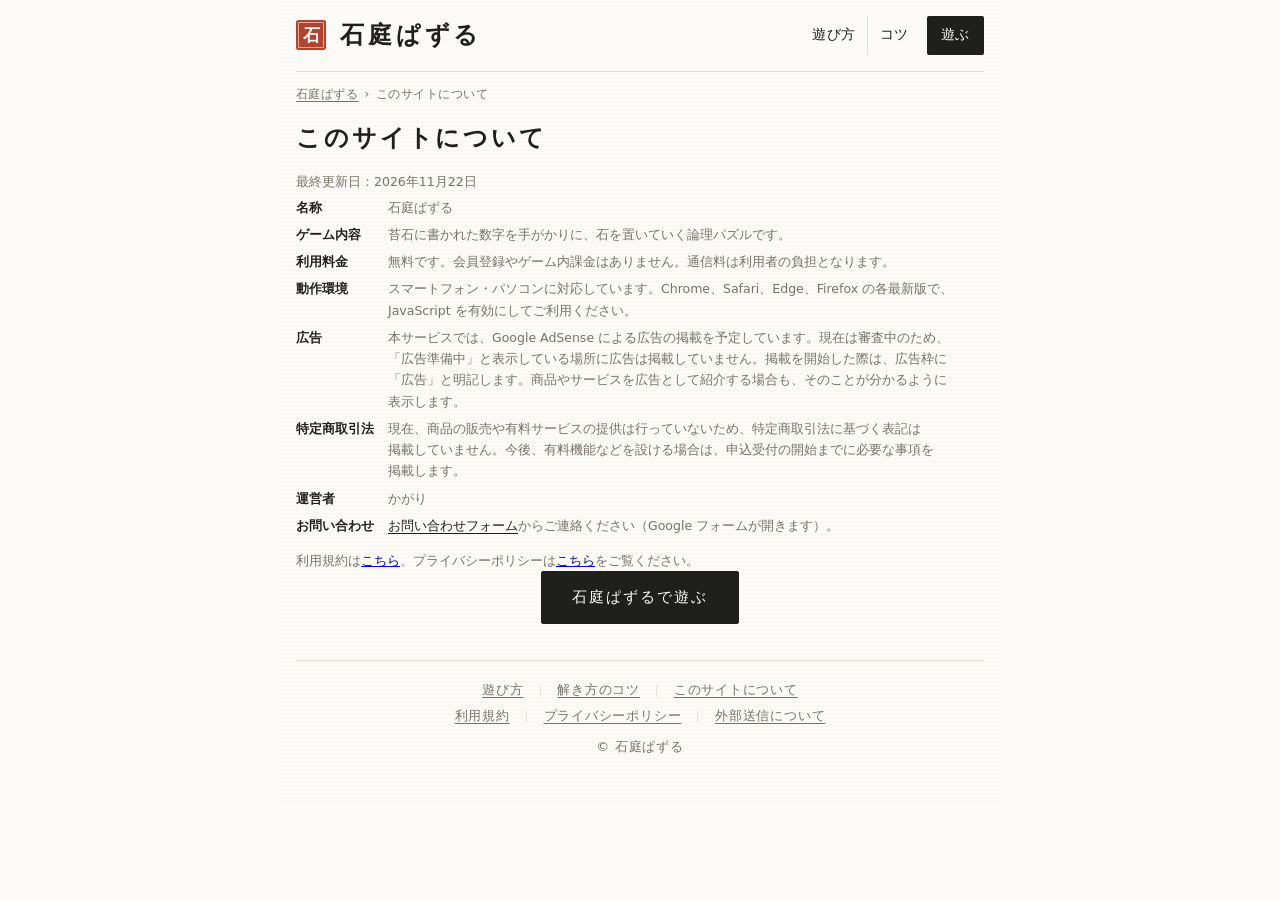
==== commit 39eb5dbc: "v1.2.1: AdSense site verification (meta tag, ads.txt) and the ad sections of the privacy policy Co-A" ====
--- a/about/index.html
+++ b/about/index.html
@@ -43,7 +43,7 @@
         <dt>ゲーム内容</dt><dd>苔石に書かれた数字を手がかりに、石を置いていく論理パズルです。</dd>
         <dt>利用料金</dt><dd>無料です。会員登録やゲーム内課金はありません。通信料は利用者の負担となります。</dd>
         <dt>動作環境</dt><dd>スマートフォン・パソコンに対応しています。Chrome、Safari、Edge、Firefox の各最新版で、JavaScript を有効にしてご利用ください。</dd>
-        <dt>広告</dt><dd>現在、「広告準備中」と表示している場所に広告は掲載していません。掲載を開始した際は、広告枠に「広告」と明記します。商品やサービスを広告として紹介する場合も、そのことが分かるように表示します。</dd>
+        <dt>広告</dt><dd>本サービスでは、Google AdSense による広告の掲載を予定しています。現在は審査中のため、「広告準備中」と表示している場所に広告は掲載していません。掲載を開始した際は、広告枠に「広告」と明記します。商品やサービスを広告として紹介する場合も、そのことが分かるように表示します。</dd>
         <dt>特定商取引法</dt><dd>現在、商品の販売や有料サービスの提供は行っていないため、特定商取引法に基づく表記は掲載していません。今後、有料機能などを設ける場合は、申込受付の開始までに必要な事項を掲載します。</dd>
         <dt>運営者</dt><dd>かがり</dd>
         <dt>お問い合わせ</dt><dd><a href="https://forms.gle/8PzQznwaLtBYLGqs6" target="_blank" rel="noopener noreferrer">お問い合わせフォーム</a>からご連絡ください（Google フォームが開きます）。</dd>
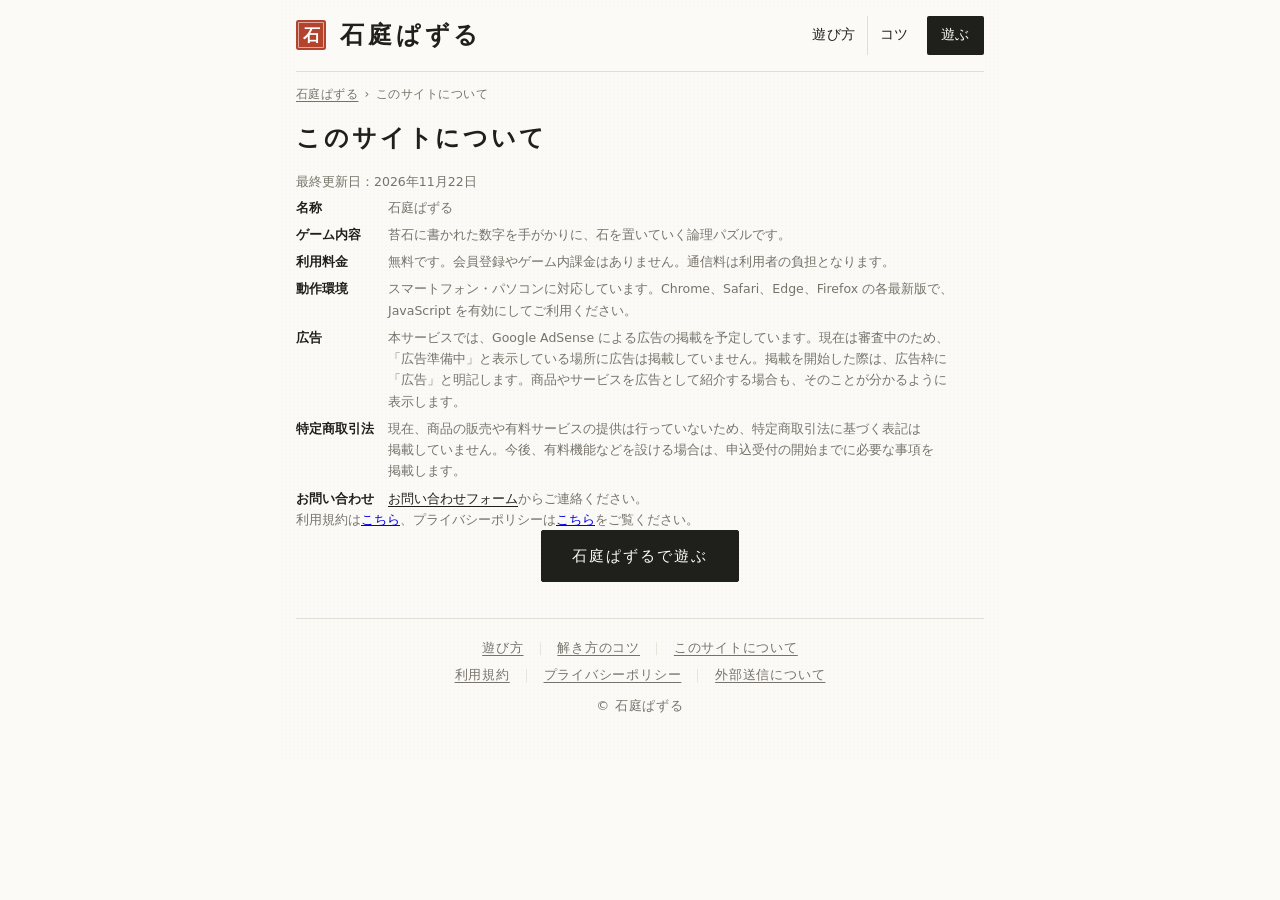
==== commit 019e45fb: "v2.0.0: code review cleanup, share text without day streak, no ads on 規約等, spacing and dividers, rec" ====
--- a/about/index.html
+++ b/about/index.html
@@ -45,8 +45,7 @@
         <dt>動作環境</dt><dd>スマートフォン・パソコンに対応しています。Chrome、Safari、Edge、Firefox の各最新版で、JavaScript を有効にしてご利用ください。</dd>
         <dt>広告</dt><dd>本サービスでは、Google AdSense による広告の掲載を予定しています。現在は審査中のため、「広告準備中」と表示している場所に広告は掲載していません。掲載を開始した際は、広告枠に「広告」と明記します。商品やサービスを広告として紹介する場合も、そのことが分かるように表示します。</dd>
         <dt>特定商取引法</dt><dd>現在、商品の販売や有料サービスの提供は行っていないため、特定商取引法に基づく表記は掲載していません。今後、有料機能などを設ける場合は、申込受付の開始までに必要な事項を掲載します。</dd>
-        <dt>運営者</dt><dd>かがり</dd>
-        <dt>お問い合わせ</dt><dd><a href="https://forms.gle/8PzQznwaLtBYLGqs6" target="_blank" rel="noopener noreferrer">お問い合わせフォーム</a>からご連絡ください（Google フォームが開きます）。</dd>
+        <dt>お問い合わせ</dt><dd><a href="https://forms.gle/8PzQznwaLtBYLGqs6" target="_blank" rel="noopener noreferrer">お問い合わせフォーム</a>からご連絡ください。</dd>
       </dl>
 <p class="small">利用規約は<a href="../terms/">こちら</a>、プライバシーポリシーは<a href="../privacy/">こちら</a>をご覧ください。</p>
 <p class="doccta"><a class="btn em" href="../">石庭ぱずるで遊ぶ</a></p>
--- a/assets/site.css
+++ b/assets/site.css
@@ -15,7 +15,7 @@
   --stone:#3c3b37;
   --stone-hi:#8d8a80;
   --moss:#5b6d3c;
-  --hl:#d08a2c;          /* test: 洞察 highlight (amber) */
+  --hl:#d08a2c;          /* 洞察 highlight (amber) */
   --moss-dk:#43532a;
   --moss-ink:#f7f6ef;
   --shu:#b4432d;         /* vermilion seal */
@@ -42,7 +42,7 @@
   box-shadow:inset 0 0 0 2px var(--shu),inset 0 0 0 3px rgba(255,255,255,.55)}
 .brand h1{font-family:var(--display);font-weight:700;font-size:40px;line-height:1;margin:0;letter-spacing:.22em}
 .brand p{margin:0;color:var(--muted);font-size:12.5px;letter-spacing:.1em}
-.picker{display:flex;flex-wrap:wrap;gap:6px 22px;align-items:center}
+
 /* segmented choice: plain words, the chosen one underlined in sumi */
 .seg{display:inline-flex;gap:2px}
 .seg button{border:0;background:transparent;color:var(--muted);font-family:var(--display);font-weight:500;font-size:14px;letter-spacing:.04em;
@@ -184,22 +184,16 @@
 /* sub-headings inside 庭の種類: quiet labels, no seal mark */
 .sublabel{margin:30px 0 0;font-size:12px;color:var(--muted);letter-spacing:.14em}
 .segnote{margin-top:8px!important}
-.rulenote{display:block;margin-top:3px;font-size:12.5px;line-height:1.5;color:color-mix(in srgb,var(--ink) 58%,var(--muted));letter-spacing:.02em}
-.rulenote::before{content:"";display:inline-block;width:10px;height:1px;background:currentColor;opacity:.6;vertical-align:.32em;margin-right:6px}
-kbd{font-family:var(--body);font-size:10.5px;color:var(--muted);border:1px solid var(--line);border-radius:2px;padding:0 4px}
-.btn.mode kbd{margin-left:8px}
-/* mouse hint in the mode button (PC only): left button = 石, right button = 砂紋 */
-@media (hover:none){kbd{display:none}}
 
 /* ---- side panel ---- */
 aside{min-width:0;width:100%;max-width:582px;justify-self:center;display:flex;flex-direction:column;margin-top:20px}
 .sheet-body{display:flex;flex-direction:column;gap:34px}
 /* PC: the big groups (遊び方 / コツ / 記録 / 音) are parted by a double line, the parts within each by a hairline */
-@media (min-width:821px){aside section + section:is(#tipsTop,[data-tab="records"],#soundTop,#termsTop){border-top:4px double var(--curb-dk);padding-top:38px;margin-top:8px}}
+@media (min-width:821px){aside :is(section,.adslot) + section:is(#tipsTop,[data-tab="records"],#soundTop,#termsTop){border-top:4px double var(--curb-dk);padding-top:38px;margin-top:8px}}
 aside section + section{border-top:1px solid var(--line);padding-top:30px}
 /* the lantern rule: what its light reaches, and how it counts, each on its own line */
 .intro-rules span.tonote{margin-top:2px;font-size:11.5px;opacity:.85}
-.intro-rules .torohow b{display:inline;font-size:inherit;font-weight:700;color:var(--ink);letter-spacing:0;margin:0}
+
 /* the lantern to tap in the first 灯籠 lesson: a gentle pulse */
 .cell.tapme svg{animation:tapme 1.2s ease-in-out infinite}
 @keyframes tapme{50%{transform:scale(1.14)}}
@@ -314,30 +308,27 @@
 .sitefoot a + a::before{content:"\FF5C";display:inline-block;margin:0 10px;color:var(--line);text-decoration:none}
 @media (max-width:820px){html:not(.tabview) .sitefoot{display:none}}
 body.picking .sitefoot{display:none}
-.policy{margin-top:10px;scroll-margin-top:64px}   /* clear of the phone header that stays on top */
+.policy{margin-top:36px;scroll-margin-top:64px}   /* separate documents: a wider gap between them; the scroll margin clears the phone header */
 .policy h4{scroll-margin-top:64px;font-family:var(--display);font-size:13.5px;margin:16px 0 4px;letter-spacing:.08em}
 .policy p{margin:0 0 6px}
-.policylist{margin:0 0 6px;padding-left:1.4em}
+
 .policy a,.about a{color:var(--ink);text-underline-offset:3px}
 .policy em{font-style:normal;font-weight:700;color:var(--ink);margin-right:.6em}
 .docdate{margin-top:14px!important}
-.about{display:grid;grid-template-columns:auto minmax(0,1fr);gap:6px 14px;margin:4px 0 14px;font-size:12.5px;line-height:1.7}
+.about{display:grid;grid-template-columns:auto minmax(0,1fr);gap:6px 14px;margin:4px 0 0;font-size:12.5px;line-height:1.7}
 .about dt{font-weight:700;white-space:nowrap}.about dd{margin:0;color:var(--muted)}
 .extlist{display:grid;gap:10px;margin:6px 0 8px}
 .ext{border:1px solid var(--line);border-radius:3px;padding:8px 12px}
 .ext>b{font-size:13px;letter-spacing:.04em}
-.extstate{display:inline-block;margin-left:8px;padding:0 7px;border-radius:2px;font-size:10.5px;background:var(--ink);color:var(--paper)}
-.extstate.off{background:var(--sand);color:var(--muted)}
+
 .ext p{margin:3px 0 0}
-.policylist li{margin:2px 0}
+
 .kou{margin:0 0 6px;padding-left:1.5em}
 .kou>li{margin:0 0 4px;padding-left:.2em}
 .go{list-style:none;counter-reset:go;margin:0 0 6px;padding-left:2.6em}
 .go>li{counter-increment:go;position:relative;margin:2px 0}
 .go>li::before{content:"（" counter(go) "）";position:absolute;right:100%;white-space:nowrap}
 .kou .go{margin:4px 0 2px;padding-left:2.4em}
-.policy summary{cursor:pointer;font-family:var(--display);font-weight:700;font-size:14px;letter-spacing:.1em;padding:6px 0}
-.draftnote{display:inline-block;margin-top:4px;padding:1px 8px;border-radius:2px;background:var(--sand);font-size:11px;color:var(--muted)}
 
 /* ---- first-visit rules popup ---- */
 .intro{border:1px solid var(--line);border-radius:4px;background:var(--panel);color:var(--ink);padding:0;
@@ -351,9 +342,7 @@
 .intro-eyebrow{margin:0;font-size:11.5px;letter-spacing:.2em;color:var(--shu)}
 .intro h2{font-family:var(--display);font-weight:700;font-size:28px;line-height:1.2;margin:0;letter-spacing:.16em}
 .intro-lead{margin:0;color:var(--muted);font-size:13.5px;line-height:1.75}
-.intro-sub{margin:6px 0 -4px;font-family:var(--display);font-weight:700;font-size:15px;letter-spacing:.14em;display:flex;align-items:center;gap:8px}
-.intro-sub::before{content:"";width:5px;height:5px;background:var(--shu);flex-shrink:0}
-.rules-after{margin:0}
+
 aside .intro-rules{margin:0 0 8px}
 .ipagetabs{display:flex;border-bottom:1px solid var(--line);margin-top:2px}
 .ipagetabs button{flex:1 1 0;font-family:var(--display);font-weight:500;font-size:13.5px;border:0;background:transparent;color:var(--muted);padding:8px 0;border-bottom:2px solid transparent;margin-bottom:-1px;cursor:pointer;white-space:nowrap}
@@ -438,7 +427,8 @@
 .replaynote{margin:0;align-self:stretch;font-size:12px;line-height:1.55;color:var(--shu);text-align:center}
 .askbtns{display:grid;grid-template-columns:1fr 1fr;gap:8px;margin-top:4px}
 .askbtns .btn{justify-content:center;padding:11px;font-size:14px;letter-spacing:.12em}
-.pats{display:flex;flex-direction:column;gap:30px;margin-top:14px}
+.pats{display:flex;flex-direction:column;gap:22px;margin-top:14px}
+.patrow+.patrow{border-top:1px dashed color-mix(in srgb,var(--ink) 14%,transparent);padding-top:20px}   /* one tip from the next, as in 遊び方 */
 .patrow{display:flex;flex-direction:column;gap:6px}
 .patrow > b{font-family:var(--display);font-size:14px;letter-spacing:.04em}
 .patrow p b{color:var(--ink)}
@@ -450,8 +440,7 @@
 .patarrow{color:var(--muted);font-size:14px;margin-bottom:16px}
 .tags{display:flex;flex-wrap:wrap;gap:4px;margin-top:-2px}
 .tag{padding:1px 6px;font-family:var(--body);font-size:10px;letter-spacing:.04em;color:var(--shu);border:1px solid color-mix(in srgb,var(--shu) 45%,transparent);border-radius:2px;line-height:1.5;background:var(--panel)}
-.tiph.first{margin-top:14px;padding-top:0;border-top:0}
-.tiph{font-family:var(--display);font-weight:700;font-size:14.5px;letter-spacing:.06em;margin:22px 0 6px;padding-top:16px;border-top:1px solid var(--line)}
+
 .patw .patcols{grid-template-columns:repeat(var(--c),15px)}
 .patw .patrows{grid-template-rows:repeat(var(--r),15px);line-height:15px}
 .patw .pat i{width:15px;height:15px;font-size:9.5px}
@@ -483,7 +472,7 @@
 
 /* ---- phone: one screen, no page scroll; side panels become a bottom sheet ---- */
 .stage{width:100%;display:flex;flex-direction:column;align-items:center;gap:12px}
-.mnav,.sheet-head,.mob-only,.scrim{display:none}
+.sheet-head,.scrim{display:none}
 .tabs{display:flex;gap:2px;flex:1;min-width:0}
 .tabs button{flex:1 1 auto;min-width:0;font-family:var(--display);font-weight:500;font-size:13.5px;letter-spacing:0;border:0;background:transparent;color:var(--muted);padding:9px 0;border-bottom:1.5px solid transparent;cursor:pointer;white-space:nowrap}
 .sheet-head .close{flex-shrink:0;width:36px}
@@ -497,13 +486,12 @@
   .brand{gap:9px}
   .seal{width:22px;height:22px;font-size:13px}
   .brand h1{font-size:24px;letter-spacing:.16em}
-  .brand p,.desk-only{display:none}
-  /* menu as words divided by hairlines; 庭を変える stands out in sumi */
-  .mnav{display:flex;flex-shrink:0;align-items:center}
-  .mnav .btn{border:0;background:transparent;border-radius:0;padding:6px 6px;font-size:13px;letter-spacing:0}
-  .mnav .btn + .btn{box-shadow:-1px 0 0 var(--line)}
-  .mnav .btn.em{background:var(--ink);color:var(--paper);border-radius:2px;padding:6px 8px;margin-right:3px}
-  .mnav .btn.em + .btn{box-shadow:none}
+  .brand p{display:none}
+  
+  
+  
+  
+  
   main{flex:1;min-height:0;gap:8px}
   /* status + board + hint message form one block, centred in the free height.
      --g is the garden's width: limited by the width (minus the coordinate column) and by the height
@@ -545,6 +533,7 @@
   aside[data-tab="records"] section[data-tab="records"],
   aside[data-tab="sound"] section[data-tab="sound"],
   aside[data-tab="terms"] section[data-tab="terms"]{display:block}
+  aside[data-tab="terms"] .adslot[data-ad="sheet"]{display:none!important}
   aside .seg{display:flex;width:100%;box-sizing:border-box;border-bottom:1px solid var(--line)}
   aside .seg button{flex:1;padding:10px 4px;font-size:14px;margin-bottom:-1px}
 }
@@ -598,18 +587,17 @@
   .stage>.hintmsg{flex:3 1 0;height:auto;min-height:7.25em;align-items:flex-start;overflow-y:auto;overscroll-behavior:contain}
 }
 /* the same make as the buttons under the garden (mincho lettering, thin line, square corners), only in red */
-.tutquit,.resetbtn{font-family:var(--display);font-weight:500;color:var(--shu);background:var(--panel);border:1px solid var(--shu);border-radius:2px;cursor:pointer;flex-shrink:0;white-space:nowrap;
+.tutquit{font-family:var(--display);font-weight:500;color:var(--shu);background:var(--panel);border:1px solid var(--shu);border-radius:2px;cursor:pointer;flex-shrink:0;white-space:nowrap;
   min-height:40px;padding:3px 12px;display:inline-flex;flex-direction:column;align-items:center;justify-content:center;gap:1px;line-height:1.25;letter-spacing:.06em;transition:border-color .15s,background .15s}
 .tutquit{font-size:14px}
-.resetbtn span{font-size:14px}
-.resetbtn small{display:block;font-family:var(--body);font-weight:400;font-size:10.5px;letter-spacing:0;color:color-mix(in srgb,var(--shu) 50%,var(--muted));opacity:.85}
-.tutquit:hover,.resetbtn:hover{border-color:color-mix(in srgb,var(--shu) 70%,#000)}
-.tutquit:active,.resetbtn:active{background:color-mix(in srgb,var(--shu) 8%,var(--panel))}
+
+.tutquit:hover{border-color:color-mix(in srgb,var(--shu) 70%,#000)}
+.tutquit:active{background:color-mix(in srgb,var(--shu) 8%,var(--panel))}
 /* phone: they grow and shrink with the screen width, as the buttons under the garden do */
 @media (max-width:820px){
-  .tutquit,.resetbtn{min-height:min(40px,10.5vw);padding:min(3px,.8vw) min(12px,2.6vw)}
-  .tutquit,.resetbtn span{font-size:min(13.5px,3.6vw)}
-  .resetbtn small{font-size:min(9.5px,2.45vw);letter-spacing:-.04em}
+  .tutquit{min-height:min(40px,10.5vw);padding:min(3px,.8vw) min(12px,2.6vw)}
+  .tutquit{font-size:min(13.5px,3.6vw)}
+  
 }
 /* 練習用の庭へ向かう: filled in the brown of an old wooden veranda */
 .tutgo{justify-content:center;width:100%;margin-top:10px;background:#7a5b3f;border-color:#7a5b3f;color:#fbf7ef;font-weight:700}
@@ -619,7 +607,7 @@
 .introbtns .intro-go{margin-top:0}
 .btn.nudge{animation:nudge .9s ease 2}
 @keyframes nudge{0%,100%{box-shadow:none}40%{box-shadow:0 0 0 3px color-mix(in srgb,var(--shu) 55%,transparent)}}
-.card .mossnote{margin:0;font-size:12px;line-height:1.5;color:var(--moss);font-weight:700;text-align:center}
+
 .card .tutgoal{text-align:left;font-size:13px;line-height:1.7;color:var(--ink);margin:0}
 .card .tutgoal b{color:var(--shu);font-weight:700}
 .startgoal{margin:2px 0 0;font-size:13px;line-height:1.7;color:var(--ink)}
@@ -634,7 +622,7 @@
   .card.start .startrules{font-size:11.5px;line-height:1.55}
   .card.start .startgo{padding:9px 30px;font-size:15px;margin-top:2px}
 }
-/* test: the short guide before the first lesson — one idea per page */
+/* the short guide before the first lesson — one idea per page */
 .card.primer{gap:12px}
 .primer .pm-dots{display:flex;justify-content:center;gap:6px}
 .primer .pm-dots i{width:6px;height:6px;border-radius:50%;background:color-mix(in srgb,var(--ink) 18%,transparent)}
@@ -649,11 +637,11 @@
 .msgnext:hover{background:#3a372f}
 .veil .card .vlabel.tuttitle{font-size:18px;letter-spacing:.06em;line-height:1.45}
 @media (max-width:820px){.veil .card .vlabel.tuttitle{font-size:16px}}
-/* test: in a practice garden the message box keeps one height, so 次へ always sits in the same place */
+/* in a practice garden the message box keeps one height, so 次へ always sits in the same place */
 .hintmsg{position:relative}
 .hintmsg.hasnext{padding-bottom:40px;box-sizing:border-box}
 @media (min-width:821px){body.tutmode .hintmsg{height:8.2em;box-sizing:border-box;display:flex;align-items:center;justify-content:center}}
-/* test: what the practice step is talking about */
+/* what the practice step is talking about */
 .tuthl,.idlehl{position:relative;z-index:3;border-radius:3px;box-shadow:0 0 0 2px var(--shu),0 0 0 6px color-mix(in srgb,var(--shu) 22%,transparent);animation:tuthl 1.6s ease-in-out infinite}
 .idlehl{border-radius:3px}
 @keyframes tuthl{0%,100%{box-shadow:0 0 0 2px var(--shu),0 0 0 6px color-mix(in srgb,var(--shu) 22%,transparent)}50%{box-shadow:0 0 0 2px var(--shu),0 0 0 10px color-mix(in srgb,var(--shu) 6%,transparent)}}
@@ -680,7 +668,7 @@
 .startrules li{margin:1px 0}
 .startgoal b{display:block;color:var(--shu);font-weight:700;font-family:var(--display);letter-spacing:.1em}
 .startrules>b::before,.startgoal b.sh::before{content:"";width:5px;height:5px;background:var(--shu);flex-shrink:0}
-.startgoal.lft{text-align:left;align-self:stretch}.startgoal .kw{color:var(--shu)}.card.start .startrules{align-self:stretch}.startgoal.lft ul{margin:2px 0 0;padding-left:1.9em}
+.startgoal .kw{color:var(--shu)}.card.start .startrules{align-self:stretch}
 @media (max-width:820px){
   .goal{width:calc(var(--g) + 42px);max-width:none;margin:-2px 0 0;height:26px;min-height:0;flex-shrink:0}
   /* 20 stones: two rows of ten */
@@ -689,7 +677,7 @@
   .stage{--g:min(100cqw - 42px,(100cqh - 271px) / 1.085)}
 }
 /* very narrow phones: four equal buttons leave little room for the small second line */
-@media (max-width:360px){.tools{gap:4px}.tools .btn{padding:0}.tools .btn.two small{font-size:8px;letter-spacing:-.05em}.tools .msep{margin:0 4px}.tools kbd{display:none!important}}
+@media (max-width:360px){.tools{gap:4px}.tools .btn{padding:0}.tools .btn.two small{font-size:8px;letter-spacing:-.05em}.tools .msep{margin:0 4px}}
 /* PC: the garden shrinks with the window height, so status, garden, stones left and the buttons all fit on one screen */
 @media (min-width:821px){
   main{--bw:min(602px,max(340px,100vh - 325px))}
@@ -709,7 +697,7 @@
 .sthead{display:flex;justify-content:center}
 .sthead .gstyle{font-size:13px;letter-spacing:.06em}
 @media (max-width:820px){.sthead .gstyle{font-size:12px;letter-spacing:.02em}}
-/* test: the four parts around the board, paired by what they are about
+/* the four parts around the board, paired by what they are about
    — above the board, the game: its style (left) and the time spent (right)
    — below the board, what is on it: the stones still to place (left) and 砂利を均す, which clears them (right) */
 .clock{display:flex;align-items:center;gap:5px;margin-left:auto;flex-shrink:0}
@@ -764,7 +752,7 @@
 .snd .sndsep{grid-column:1/-1;border-top:1px solid var(--line);margin:2px 0}
 .snd.muted > :not(#allToggle):not(#allVol):not(.sndsep){opacity:.45}
 /* narrow phones: the speaker icon takes a little room, so the words sit a little closer */
-@media (max-width:420px){.mnav .btn{padding:6px 4px}.mnav .btn.em{padding:6px 6px}}
+
 .toast{position:fixed;left:50%;bottom:calc(env(safe-area-inset-bottom,0px) + 24px);z-index:60;transform:translate(-50%,6px);opacity:0;pointer-events:none;
   background:var(--ink);color:var(--paper);font-family:var(--display);font-size:13px;letter-spacing:.06em;padding:8px 16px;border-radius:2px;box-shadow:0 10px 24px -12px rgba(40,30,10,.5);
   transition:opacity .2s ease,transform .2s ease;white-space:nowrap}
@@ -787,13 +775,12 @@
 .topbtns .btn:hover{color:var(--shu)}
 .topbtns .btn.em{background:var(--ink);color:var(--paper);border-radius:2px;padding:7px 14px;margin-left:6px;box-shadow:none}
 .topbtns .btn.em:hover{color:var(--paper);opacity:.88}
-/* 庭を変える at the right end of the menu, on the phone as well */
-.mnav .btn.em{margin:0 0 0 3px;box-shadow:none}
+
 /* every width works the same way: the garden first, then 遊び方・コツ・記録・音・共有 below; the menu scrolls to them */
 aside section[id]{scroll-margin-top:16px}
-aside section + section:is(#tipsTop,[data-tab="records"],#soundTop,#termsTop){border-top:4px double var(--curb-dk);padding-top:38px;margin-top:8px}
+aside :is(section,.adslot) + section:is(#tipsTop,[data-tab="records"],#soundTop,#termsTop){border-top:4px double var(--curb-dk);padding-top:38px;margin-top:8px}
 .sharebtn{margin-top:14px;padding:8px 26px}
-body.picking .sharefoot{display:none}
+
 @media (max-width:820px){
   html,body{height:auto;overflow:visible;overscroll-behavior:auto}
   body{padding-block:8px 40px}
@@ -806,7 +793,7 @@
   .sheet-body{overflow:visible;padding:0;gap:34px}
   aside section,aside[data-tab] section{display:block}
   aside section + section{border-top:1px solid var(--line);padding-top:30px}
-  aside section + section:is(#tipsTop,[data-tab="records"],#soundTop,#termsTop){border-top:4px double var(--curb-dk);padding-top:38px;margin-top:8px}
+  aside :is(section,.adslot) + section:is(#tipsTop,[data-tab="records"],#soundTop,#termsTop){border-top:4px double var(--curb-dk);padding-top:38px;margin-top:8px}
   .topbtns{flex-shrink:0}
   .topbtns .btn{padding:6px 7px;font-size:13px;letter-spacing:0}
   .topbtns .btn.em{padding:6px 9px;margin-left:3px}
@@ -864,6 +851,7 @@
   html.tabview aside[data-tab="records"] section[data-tab="records"],
   html.tabview aside[data-tab="sound"] section[data-tab="sound"],
   html.tabview aside[data-tab="terms"] section[data-tab="terms"]{display:block!important}
+  html.tabview aside[data-tab="terms"] .adslot[data-ad="sheet"]{display:none!important}
   html.tabview aside section:is(#rulesTop,#tipsTop,[data-tab="records"],#soundTop,#termsTop){border-top:0!important;padding-top:0!important;margin-top:0!important}
   .topbtns .btn[aria-current="page"]{color:var(--shu);font-weight:700}
 }
@@ -912,9 +900,7 @@
 .sicons .storo svg{display:block;width:100%;height:100%;overflow:visible}
 .sicons .storo text{font-family:var(--display);font-weight:700;font-size:14px;fill:#f5f0e4}
 @media (max-width:820px){.sicons .smoss{font-size:10.5px}}
-/* test: no marks; the sand starts plain and is raked where a stone cannot go; when solved the whole garden is raked */
-.rake mask rect.mc{opacity:0;transition:opacity .45s ease}
-.rake mask rect.mc.on{opacity:1}
+
 .rake mask rect.all{opacity:0;transition:opacity 1.4s ease}
 .board.solved .rake mask rect.all{opacity:1}
 .cell .dot{display:none!important}
@@ -923,10 +909,10 @@
 .sw:has(.d){background-image:url("data:image/svg+xml,%3Csvg xmlns='http://www.w3.org/2000/svg' width='28' height='4' viewBox='0 0 28 4' preserveAspectRatio='none'%3E%3Cpath d='M0 -8.5Q7 -11.7 14 -8.5T28 -8.5M0 -4.5Q7 -7.7 14 -4.5T28 -4.5M0 -0.5Q7 -3.7 14 -0.5T28 -0.5M0 3.5Q7 0.3 14 3.5T28 3.5M0 7.5Q7 4.3 14 7.5T28 7.5M0 11.5Q7 8.3 14 11.5T28 11.5M0 15.5Q7 12.3 14 15.5T28 15.5' fill='none' stroke='%23bdb6a7' stroke-width='1'/%3E%3C/svg%3E");background-size:28px 4px}
 .sw .d{display:none}
 @media (prefers-reduced-motion:reduce){.rake mask rect{transition:none}}
-/* test: the rough lines are a little bolder, so the grain reads */
+/* the rough lines are a little bolder, so the grain reads */
 .rake .ripples .rr path{stroke:color-mix(in srgb,var(--rake) 75%,#a99d86);stroke-width:calc(var(--px,.03)*1.7)}
 .rake .rough path{stroke:color-mix(in srgb,var(--rake) 75%,#a99d86);stroke-width:calc(var(--px,.03)*1.7)}
-/* test: the four buttons share the row by what they hold ([石｜砂紋] and 教えを乞う need more than 休憩), and none is
+/* the four buttons share the row by what they hold ([石｜砂紋] and 教えを乞う need more than 休憩), and none is
    ever narrower than its own words; on narrow phones the type steps down with the screen */
 .tools,.stage .tools{grid-template-columns:minmax(min-content,1.35fr) minmax(min-content,1fr) minmax(min-content,.85fr) minmax(min-content,.85fr) minmax(min-content,.85fr)}
 .tools:has(#resetBtn[hidden]),.stage .tools:has(#resetBtn[hidden]){grid-template-columns:minmax(min-content,1.35fr) minmax(min-content,1fr) minmax(min-content,.85fr) minmax(min-content,.85fr)}
@@ -957,15 +943,15 @@
 .gate-sep{width:100%;border:0;border-top:1px solid var(--line);margin:2px 0}
 .gate-new{padding:12px;font-size:15px;letter-spacing:.16em}
 .gate-menu.solo .gate-new{padding:14px;font-size:17px;font-weight:700;background:var(--ink);color:var(--paper);border-color:var(--ink)}
-/* test: the first visit: the same garden, then two doors — はじめての方へ (the lesson) or すぐに遊ぶ (a garden) */
+/* the first visit: the same garden, then two doors — はじめての方へ (the lesson) or すぐに遊ぶ (a garden) */
 .gate-menu .gf-b{flex-direction:column;gap:3px;padding:13px 12px 12px}
 .gate-menu .gf-b .gc-h{font-size:17px;font-weight:700;letter-spacing:.18em}
 .gate-menu .gf-b .gc-s{font-family:var(--body);font-size:11.5px;letter-spacing:.04em;opacity:.78}
 .gate-menu .gf-b.primary{box-shadow:0 6px 18px -8px rgba(40,30,10,.45)}
-.gate-links{display:flex;justify-content:center;gap:18px;margin-top:2px}
+
 .gate-link{border:0;background:none;padding:4px 2px;font:inherit;font-size:12.5px;color:var(--muted);text-decoration:underline;text-underline-offset:3px;cursor:pointer}
 .gate-link:hover{color:var(--ink)}
-.gate-link.testonly{font-size:11px;opacity:.7}
+
 .gate.leave{opacity:0;transition:opacity .4s ease;pointer-events:none}
 @media (prefers-reduced-motion:reduce){.gate-in,.gate-menu{animation:none}}
 
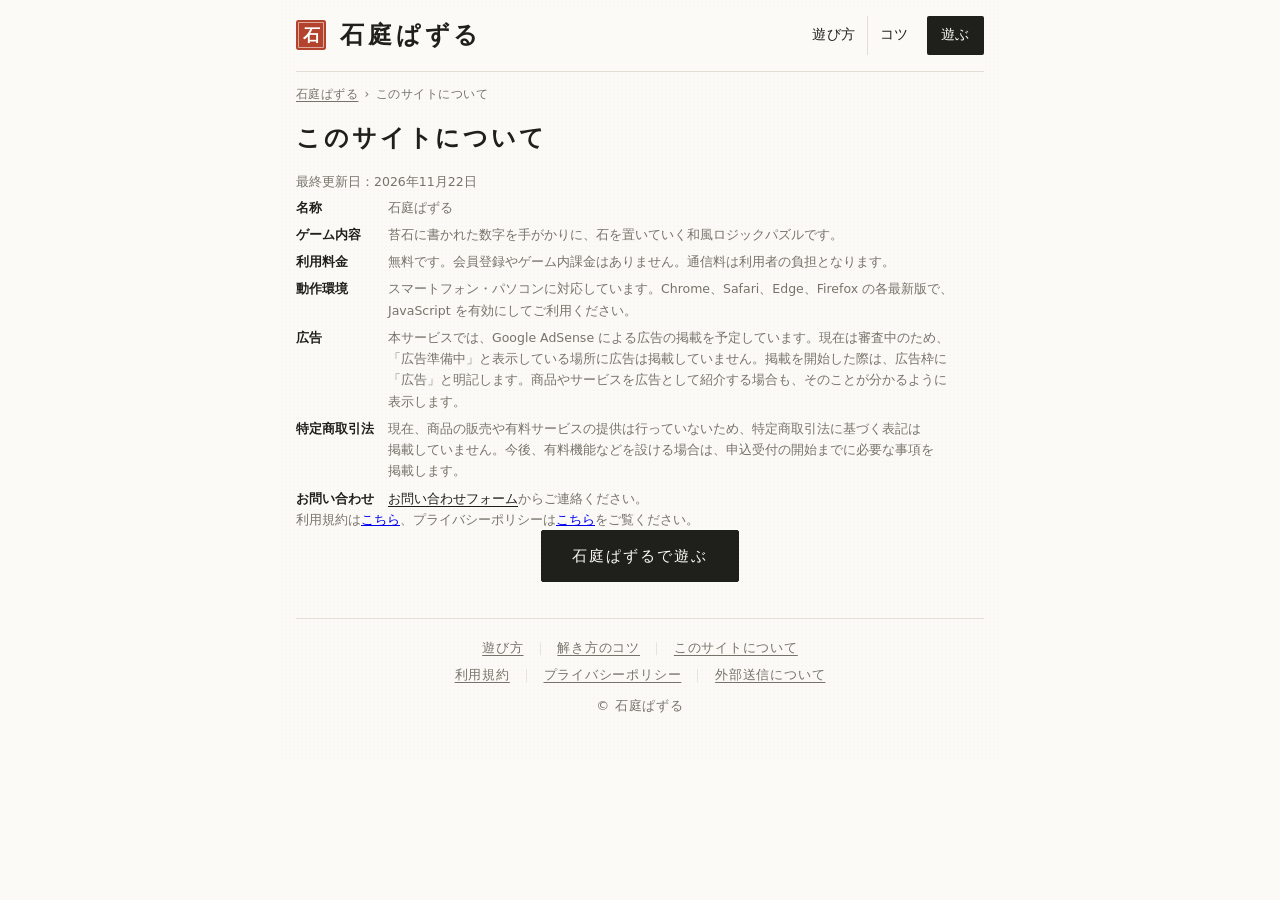
==== commit f19c2d30: "v2.0.1: security hardening (_headers, narrower CSP while ads are off, checked streak values, service" ====
--- a/about/index.html
+++ b/about/index.html
@@ -40,7 +40,7 @@
 <p class="small">最終更新日：2026年11月22日</p>
 <dl class="about">
         <dt>名称</dt><dd>石庭ぱずる</dd>
-        <dt>ゲーム内容</dt><dd>苔石に書かれた数字を手がかりに、石を置いていく論理パズルです。</dd>
+        <dt>ゲーム内容</dt><dd>苔石に書かれた数字を手がかりに、石を置いていく和風ロジックパズルです。</dd>
         <dt>利用料金</dt><dd>無料です。会員登録やゲーム内課金はありません。通信料は利用者の負担となります。</dd>
         <dt>動作環境</dt><dd>スマートフォン・パソコンに対応しています。Chrome、Safari、Edge、Firefox の各最新版で、JavaScript を有効にしてご利用ください。</dd>
         <dt>広告</dt><dd>本サービスでは、Google AdSense による広告の掲載を予定しています。現在は審査中のため、「広告準備中」と表示している場所に広告は掲載していません。掲載を開始した際は、広告枠に「広告」と明記します。商品やサービスを広告として紹介する場合も、そのことが分かるように表示します。</dd>
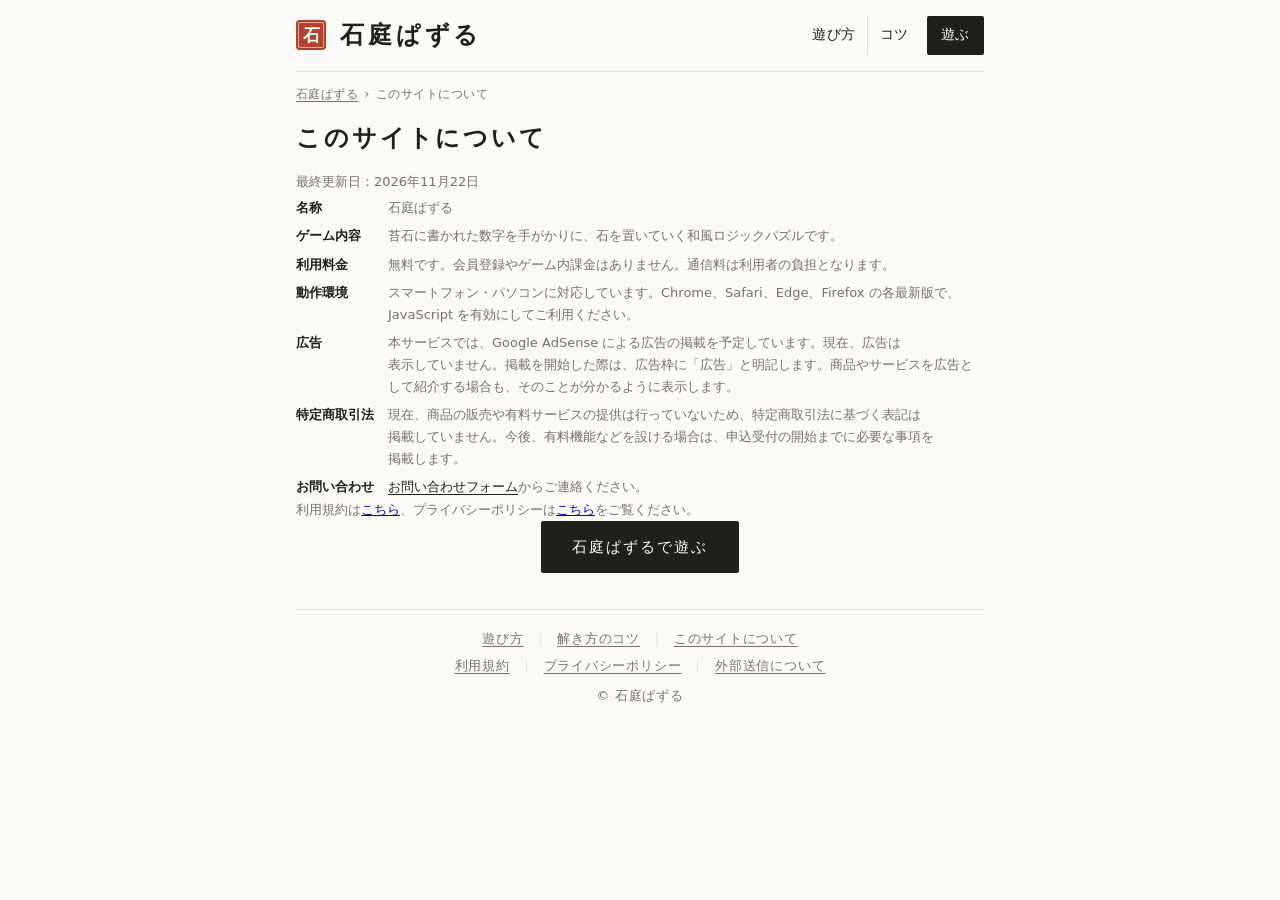
==== commit f19643fb: "v2.3.1: tips in 5 pages (六間・八間 / 十間 / 灯籠あり / 六間・八間（難しい） / 十間（難しい）), each tip a numbered card, 行（列） i" ====
--- a/about/index.html
+++ b/about/index.html
@@ -43,7 +43,7 @@
         <dt>ゲーム内容</dt><dd>苔石に書かれた数字を手がかりに、石を置いていく和風ロジックパズルです。</dd>
         <dt>利用料金</dt><dd>無料です。会員登録やゲーム内課金はありません。通信料は利用者の負担となります。</dd>
         <dt>動作環境</dt><dd>スマートフォン・パソコンに対応しています。Chrome、Safari、Edge、Firefox の各最新版で、JavaScript を有効にしてご利用ください。</dd>
-        <dt>広告</dt><dd>本サービスでは、Google AdSense による広告の掲載を予定しています。現在は審査中のため、「広告準備中」と表示している場所に広告は掲載していません。掲載を開始した際は、広告枠に「広告」と明記します。商品やサービスを広告として紹介する場合も、そのことが分かるように表示します。</dd>
+        <dt>広告</dt><dd>本サービスでは、Google AdSense による広告の掲載を予定しています。現在、広告は表示していません。掲載を開始した際は、広告枠に「広告」と明記します。商品やサービスを広告として紹介する場合も、そのことが分かるように表示します。</dd>
         <dt>特定商取引法</dt><dd>現在、商品の販売や有料サービスの提供は行っていないため、特定商取引法に基づく表記は掲載していません。今後、有料機能などを設ける場合は、申込受付の開始までに必要な事項を掲載します。</dd>
         <dt>お問い合わせ</dt><dd><a href="https://forms.gle/8PzQznwaLtBYLGqs6" target="_blank" rel="noopener noreferrer">お問い合わせフォーム</a>からご連絡ください。</dd>
       </dl>
--- a/assets/site.css
+++ b/assets/site.css
@@ -15,7 +15,7 @@
   --stone:#3c3b37;
   --stone-hi:#8d8a80;
   --moss:#5b6d3c;
-  --hl:#d08a2c;          /* 洞察 highlight (amber) */
+  --hl:#6f9a4a;          /* 洞察 highlight (若竹) */
   --moss-dk:#43532a;
   --moss-ink:#f7f6ef;
   --shu:#b4432d;         /* vermilion seal */
@@ -38,10 +38,10 @@
   border-bottom:1px solid var(--line);padding-bottom:16px}
 .brand{display:flex;align-items:center;gap:14px;min-width:0}
 .seal{flex-shrink:0;width:30px;height:30px;display:grid;place-items:center;background:var(--shu);color:#fff;
-  font-family:var(--display);font-weight:700;font-size:17px;line-height:1;border-radius:3px;
+  font-family:var(--display);font-weight:700;font-size:17px;line-height:1;border-radius:4px;
   box-shadow:inset 0 0 0 2px var(--shu),inset 0 0 0 3px rgba(255,255,255,.55)}
-.brand h1{font-family:var(--display);font-weight:700;font-size:40px;line-height:1;margin:0;letter-spacing:.22em}
-.brand p{margin:0;color:var(--muted);font-size:12.5px;letter-spacing:.1em}
+.brand h1{font-family:var(--display);font-weight:700;font-size:40px;line-height:1;margin:0;letter-spacing:.2em}
+.brand p{margin:0;color:var(--muted);font-size:13px;letter-spacing:.08em}
 
 /* segmented choice: plain words, the chosen one underlined in sumi */
 .seg{display:inline-flex;gap:2px}
@@ -53,19 +53,19 @@
 
 /* ---- status line ---- */
 main{min-width:0;display:flex;flex-direction:column;align-items:center;gap:16px}
-.status{width:100%;max-width:560px;display:flex;justify-content:space-between;align-items:center;gap:12px;font-size:12.5px;color:var(--muted);letter-spacing:.06em}
-#label{font-family:var(--display);font-weight:700;font-size:15px;color:var(--ink);letter-spacing:.12em}
+.status{width:100%;max-width:560px;display:flex;justify-content:space-between;align-items:center;gap:12px;font-size:13px;color:var(--muted);letter-spacing:.06em}
+#label{font-family:var(--display);font-weight:700;font-size:15px;color:var(--ink);letter-spacing:.14em}
 /* the puzzle number is bookkeeping: tiny and pale in the bottom-right corner */
 .tutgo2{display:inline-flex;flex-direction:column;align-items:center;gap:2px;line-height:1.2}
-.tutgo2 small{font-size:10.5px;letter-spacing:.06em;opacity:.75;font-weight:400}
-.seedno{grid-column:1;grid-row:3;justify-self:end;align-self:start;margin:5px 1px 0;font-size:10.5px;line-height:1;color:#b3aea3;letter-spacing:.08em;font-variant-numeric:tabular-nums;user-select:all}
+.tutgo2 small{font-size:11px;letter-spacing:.06em;opacity:.75;font-weight:400}
+.seedno{grid-column:1;grid-row:3;justify-self:end;align-self:start;margin:5px 1px 0;font-size:11px;line-height:1;color:#b3aea3;letter-spacing:.08em;font-variant-numeric:tabular-nums;user-select:all}
 /* shogi-style coordinates: column numbers on top (counted from the right), kanji row numbers on the right */
 .boardwrap{display:grid;grid-template-columns:minmax(0,1fr) 38px;grid-template-rows:30px auto auto;column-gap:4px;width:100%;max-width:602px}
 .coords{display:grid;font-family:var(--display);font-size:11px;color:var(--muted);line-height:1}
 .coords b{font-weight:500}
 .edge{display:flex;align-items:center;justify-content:center;gap:4px}
 /* a row or column whose stone count can no longer be right: its number turns red and bold too */
-.edge b{display:inline-grid;place-items:center;min-width:1.5em;height:1.5em;border-radius:3px;line-height:1}
+.edge b{display:inline-grid;place-items:center;min-width:1.5em;height:1.5em;border-radius:4px;line-height:1}
 .edge.bad b{background:var(--err);color:#fff;font-weight:700}
 .coords-top{grid-column:1;grid-row:1;padding-inline:9px}
 .coords-top .edge{flex-direction:column;justify-content:flex-end;padding-bottom:5px}
@@ -75,7 +75,7 @@
 .boardwrap .garden{grid-column:1;grid-row:2;max-width:none}
 
 /* ---- the garden: white gravel in a stone curb ---- */
-.garden{box-sizing:border-box;width:100%;max-width:560px;position:relative;padding:9px;border-radius:3px;
+.garden{box-sizing:border-box;width:100%;max-width:560px;position:relative;padding:9px;border-radius:4px;
   background:linear-gradient(160deg,var(--curb),var(--curb-dk));
   box-shadow:inset 0 1px 0 rgba(255,255,255,.6),0 1px 0 rgba(0,0,0,.04),0 24px 40px -30px rgba(50,40,20,.5)}
 .board{position:relative;display:grid;gap:0;touch-action:none;container-type:inline-size;user-select:none;-webkit-user-select:none;
@@ -134,13 +134,13 @@
 .cell.clue.bad .mo{background:radial-gradient(circle at 34% 28%,color-mix(in srgb,var(--err) 60%,white),var(--err) 70%)}
 .cell.toro .to{position:absolute;inset:3%;width:94%;height:94%;overflow:visible}
 .cell.toro .to .op{fill:url(#toroO)}.cell.toro.bad .to .op{fill:url(#toroOb)}
-.cell.toro .to text{font-family:var(--display);font-weight:700;font-size:11.6px;fill:#f5f0e4}
+.cell.toro .to text{font-family:var(--display);font-weight:700;font-size:12px;fill:#f5f0e4}
 .cell.toro.done .to text{opacity:.55}
 .cell.toro.focus .to{filter:drop-shadow(0 0 1.5px var(--hl)) drop-shadow(0 0 1px var(--hl))}
 .cell.hint{animation:hint 1.2s ease 2}
-.cell.focus:not(.clue){background:rgba(236,158,52,.24)}
+.cell.focus:not(.clue){background:rgba(111,154,74,.28)}
 .cell.focus.lamp:not(.clue){background:rgba(246,206,72,.36)}
-.cell.blk:not(.clue),.cell.blk.focus:not(.clue){background:rgba(236,158,52,.26)}
+.cell.blk:not(.clue),.cell.blk.focus:not(.clue){background:rgba(111,154,74,.30)}
 /* a 2×2 block: the same tint for all, a frame on its outer sides (et/eb/el/er) */
 .blkf{--bt:0;--bb:0;--bl:0;--br:0;--bw:2px;box-shadow:inset 0 calc(var(--bt)*var(--bw)) 0 var(--hl),inset 0 calc(var(--bb)*-1*var(--bw)) 0 var(--hl),inset calc(var(--bl)*var(--bw)) 0 0 var(--hl),inset calc(var(--br)*-1*var(--bw)) 0 0 var(--hl),inset -1px -1px 0 var(--groove),inset 1px 1px 0 var(--ridge)!important}
 .blkf.et{--bt:1}.blkf.eb{--bb:1}.blkf.el{--bl:1}.blkf.er{--br:1}
@@ -148,9 +148,13 @@
 .ph span{display:inline-block}
 /* 改行: Japanese text breaks only between phrases (auto-phrase where the browser has it) or after 、。 (the <wbr> added by addWbr) */
 body{word-break:keep-all;word-break:auto-phrase;overflow-wrap:anywhere}
-.hintmsg{margin:0;min-height:1.75em;width:100%;max-width:560px;text-align:center;font-size:14px;color:var(--ink);letter-spacing:.02em}
-@keyframes hint{50%{background-color:rgba(236,158,52,.4)}}
+.hintmsg{margin:0;min-height:1.75em;width:100%;max-width:560px;text-align:center;font-size:14px;color:var(--ink);letter-spacing:.04em}
+@keyframes hint{50%{background-color:rgba(111,154,74,.46)}}
 .pips{display:flex;align-items:center;justify-content:center;gap:3px}
+.pipmore{display:block;width:6px;height:6px;position:relative;font-style:normal;color:var(--stone)}
+.pipmore::before{content:"…";position:absolute;left:50%;top:50%;translate:-50% -58%;font-size:10px;line-height:1;font-weight:700}
+.coords-right .pipmore::before{content:"⋮"}
+.pips.over .pipmore{color:var(--err)}
 .pip{width:6px;height:6px;border-radius:50%;border:1.2px solid var(--curb-dk);box-sizing:border-box}
 .pip.on{background:var(--stone);border-color:var(--stone)}
 .pips.over .pip,.pips.short .pip.on{border-color:var(--err);background:var(--err)}
@@ -175,7 +179,7 @@
 .msep{width:1px;height:14px;background:var(--line);margin:0 9px;flex-shrink:0}
 /* two-line button: action word + what it does */
 .btn.two{flex-direction:column;gap:1px;line-height:1.25;padding-block:6px}
-.btn.two small{font-family:var(--body);font-size:10.5px;color:var(--muted);letter-spacing:0;font-weight:400}
+.btn.two small{font-family:var(--body);font-size:11px;color:var(--muted);letter-spacing:0;font-weight:400}
 .btn.em{background:var(--ink);color:var(--paper);border-color:var(--ink)}
 .btn.em:hover{background:#34342f}
 .topbtns{display:flex;gap:8px;align-items:center}
@@ -190,9 +194,9 @@
 .sheet-body{display:flex;flex-direction:column;gap:34px}
 /* PC: the big groups (遊び方 / コツ / 記録 / 音) are parted by a double line, the parts within each by a hairline */
 @media (min-width:821px){aside :is(section,.adslot) + section:is(#tipsTop,[data-tab="records"],#soundTop,#termsTop){border-top:4px double var(--curb-dk);padding-top:38px;margin-top:8px}}
-aside section + section{border-top:1px solid var(--line);padding-top:30px}
+aside :is(section,.adslot) + section{border-top:1px solid var(--line);padding-top:30px}
 /* the lantern rule: what its light reaches, and how it counts, each on its own line */
-.intro-rules span.tonote{margin-top:2px;font-size:11.5px;opacity:.85}
+.intro-rules span.tonote{margin-top:2px;font-size:12px;opacity:.85}
 
 /* the lantern to tap in the first 灯籠 lesson: a gentle pulse */
 .cell.tapme svg{animation:tapme 1.2s ease-in-out infinite}
@@ -201,23 +205,31 @@
 aside h2::before{content:"";width:5px;height:5px;background:var(--shu);flex-shrink:0}
 /* 解き方のコツ: table of contents */
 .tipnav{list-style:none;margin:4px 0 0;padding:0;border-top:1px solid var(--line)}
+.tipslead{margin:12px 0 0}
 .tipnav li{border-bottom:1px solid var(--line)}
 .tipnav button{all:unset;box-sizing:border-box;width:100%;display:flex;align-items:baseline;gap:12px;padding:11px 4px;cursor:pointer;color:var(--ink);font-size:14px;letter-spacing:.06em}
 .tipnav button:hover .tt,.tipnav button:focus-visible .tt{color:var(--shu)}
 .tipnav button:focus-visible{outline:2px solid var(--shu);outline-offset:-2px}
 .tipnav .tn{font-family:var(--display);color:var(--shu);width:1.4em;text-align:center}
 .tipnav .tt{flex:1;font-family:var(--display);font-weight:700}
-.tipnav .tc{font-size:11.5px;color:var(--muted)}
+.tipnav .tc{font-size:12px;color:var(--muted)}
 .tipnav .tc::after{content:"›";margin-left:8px;font-size:15px}
-.tipup{all:unset;display:block;margin:12px 0 0 auto;font-size:12px;color:var(--muted);cursor:pointer;letter-spacing:.06em}
-.tipup::before{content:"↑ "}
-.tipup:hover,.tipup:focus-visible{color:var(--shu)}
+/* 解き方のコツ: the table of contents and each part are pages of their own; the one not shown carries [hidden] */
+aside section[data-tab="tips"][hidden][hidden][hidden]{display:none!important}
+/* a コツ page has its own ad at its foot: the menu pages' shared ad stays out (one ad per page) */
+aside.tippage .adslot[data-ad="sheet"]{display:none!important}
+.tippager{display:flex}
+.tippager.top{margin:0 0 10px}
+.tippager.foot{justify-content:center;margin:24px 0 0}
+.tippager .up{all:unset;cursor:pointer;font-size:12px;color:var(--muted);letter-spacing:.06em;padding:6px 2px}
+.tippager .up::before{content:"‹ "}
+.tippager .up:hover,.tippager .up:focus-visible{color:var(--shu);text-decoration:underline;text-underline-offset:3px}
 aside ol{margin:0;padding-left:1.4em;display:flex;flex-direction:column;gap:6px}
 aside p{margin:0}
-.small{font-size:12.5px;color:var(--muted);line-height:1.7}
+.small{font-size:13px;color:var(--muted);line-height:1.7}
 .legend{display:grid;grid-template-columns:auto 1fr;gap:10px 12px;align-items:center;font-size:13px}
 .legend .sw{justify-self:center}
-.minibtn{justify-self:stretch;text-align:center;font-family:var(--display);font-weight:500;font-size:11px;letter-spacing:.02em;white-space:nowrap;color:var(--ink);background:var(--panel);border:1px solid var(--line);border-radius:2px;padding:5px 7px;line-height:1.2}
+.minibtn{justify-self:stretch;text-align:center;font-family:var(--display);font-weight:500;font-size:11px;letter-spacing:.04em;white-space:nowrap;color:var(--ink);background:var(--panel);border:1px solid var(--line);border-radius:2px;padding:5px 7px;line-height:1.2}
 .sw{width:28px;height:28px;position:relative;background:var(--sand);background-image:repeating-linear-gradient(0deg,transparent 0 5px,var(--rake) 5px 6px);
   border-radius:2px;box-shadow:inset 0 0 0 1px var(--line)}
 .sw.c{background:transparent;box-shadow:none;display:grid;place-items:center;color:var(--moss-ink);font-family:var(--display);font-weight:700}
@@ -228,21 +240,20 @@
   border:1.5px solid rgba(110,98,76,.58);box-shadow:inset 0 1px 1.5px rgba(80,70,50,.22),0 1px 0 rgba(255,255,255,.85),0 0 0 3px var(--sand)}
 .records{display:flex;flex-direction:column;gap:16px}
 .rectab{width:100%;border-collapse:collapse;font-variant-numeric:tabular-nums;table-layout:fixed}
-.rectab thead th.cap{text-align:left;font-family:var(--display);font-weight:700;font-size:13px;letter-spacing:.1em;color:var(--ink);white-space:nowrap}
+.rectab thead th.cap{text-align:left;font-family:var(--display);font-weight:700;font-size:13px;letter-spacing:.08em;color:var(--ink);white-space:nowrap}
 .rectab th,.rectab td{padding:7px 6px;border-bottom:1px solid var(--line);text-align:center;line-height:1.3}
-.rectab thead th{font-weight:400;font-size:11.5px;color:var(--muted);letter-spacing:.06em;border-bottom-color:var(--curb)}
+.rectab thead th{font-weight:400;font-size:12px;color:var(--muted);letter-spacing:.06em;border-bottom-color:var(--curb)}
 .rectab tbody th{font-family:var(--display);font-weight:700;font-size:14px;letter-spacing:.08em;text-align:left;width:22%}
 .rectab td b{display:block;font-family:var(--display);font-weight:700;font-size:15px}
 .rectab td small{font-size:11px;color:var(--muted)}
 .rectab td.none{color:var(--muted)}.rectab tbody tr{height:44px}
 .recnote{margin:0}
-.recstreak{margin:0 0 6px}
 
 /* ---- veil over the garden (loading / solved) ---- */
 .veil{position:absolute;inset:0;display:grid;place-items:center;background:color-mix(in srgb,var(--paper) 72%,transparent);backdrop-filter:blur(2px);z-index:5;text-align:center;padding:16px}
-.veil .card{background:var(--panel);border:1px solid var(--line);border-radius:3px;padding:24px 28px 22px;display:flex;flex-direction:column;gap:10px;align-items:center;max-width:320px;
+.veil .card{background:var(--panel);border:1px solid var(--line);border-radius:4px;padding:24px 28px 22px;display:flex;flex-direction:column;gap:10px;align-items:center;max-width:320px;
   box-shadow:0 20px 40px -24px rgba(40,30,10,.35)}
-.veil h3{font-family:var(--display);font-weight:700;font-size:28px;margin:0;letter-spacing:.24em;padding-left:.24em}
+.veil h3{font-family:var(--display);font-weight:700;font-size:28px;margin:0;letter-spacing:.2em;padding-left:.24em}
 .veil h3::after{content:"";display:block;width:20px;height:20px;margin:10px auto 0;background:var(--shu);border-radius:2px;
   box-shadow:inset 0 0 0 2px var(--shu),inset 0 0 0 3px rgba(255,255,255,.55)}
 .veil.solid{inset:9px;background:var(--sand);backdrop-filter:none}   /* the garden before it starts is plain sand */
@@ -258,7 +269,7 @@
 .card.start .startgo.guidego{align-self:stretch;justify-content:center;padding:10px 12px;font-size:14px;letter-spacing:.08em}.card .guideskip{margin-top:-2px}
 .winbtns{width:100%;display:flex;gap:6px;justify-content:center;flex-wrap:nowrap;padding-top:11px;margin-top:2px;border-top:1px solid var(--line)}
 .winbtns.top{padding-top:0;margin-top:4px;border-top:0}
-.winbtns .btn{flex:1 1 0;min-width:0;padding:8px 4px;font-size:13px;letter-spacing:.02em;justify-content:center;white-space:nowrap}
+.winbtns .btn{flex:1 1 0;min-width:0;padding:8px 4px;font-size:13px;letter-spacing:.04em;justify-content:center;white-space:nowrap}
 .spinner{width:26px;height:26px;border-radius:50%;border:1.5px solid var(--line);border-top-color:var(--ink);animation:spin 1.1s linear infinite}
 @keyframes spin{to{transform:rotate(360deg)}}
 
@@ -271,7 +282,7 @@
 .toggle[aria-pressed="true"] b{background:var(--ink);color:var(--paper)}
 .snd input[type=range]{width:100%;accent-color:var(--ink)}
 /* 設定: 音 and 盤面, each under a small heading */
-.sethead{font-family:var(--display);font-weight:700;font-size:14px;letter-spacing:.12em;margin:22px 0 10px;padding-bottom:4px;border-bottom:1px solid var(--line);color:var(--ink)}
+.sethead{font-family:var(--display);font-weight:700;font-size:14px;letter-spacing:.14em;margin:22px 0 10px;padding-bottom:4px;border-bottom:1px solid var(--line);color:var(--ink)}
 .sethead:first-of-type{margin-top:6px}
 .opts{display:grid;gap:14px}
 .optrow .toggle{min-width:180px}
@@ -282,7 +293,7 @@
    Never on the one-screen garden, never inside a dialog card or over the board. ---- */
 .adslot{display:none;box-sizing:border-box;width:100%;margin:28px auto 0;text-align:center}
 html.ads .adslot,html.adtest .adslot{display:block}
-.adslot .adlabel{display:block;font-size:10.5px;letter-spacing:.18em;color:var(--muted);margin-bottom:4px}
+.adslot .adlabel{display:block;font-size:11px;letter-spacing:.2em;color:var(--muted);margin-bottom:4px}
 .adslot .adbox{display:grid;place-items:center;min-height:var(--adh,100px);max-width:var(--adw,336px);margin:0 auto;overflow:hidden}
 .adslot.wide{--adw:728px;--adh:90px}
 html.adtest .adslot .adbox{border:1.5px dashed color-mix(in srgb,var(--muted) 55%,transparent);background:repeating-linear-gradient(135deg,transparent 0 9px,rgba(120,110,90,.05) 9px 10px);
@@ -306,19 +317,36 @@
 html.noterms :is([data-jump="termsTop"],#termsTop,#footAbout,.footnav[aria-label="規約"]){display:none!important}
 .footnav + .footnav{margin-top:4px}
 .sitefoot a + a::before{content:"\FF5C";display:inline-block;margin:0 10px;color:var(--line);text-decoration:none}
-@media (max-width:820px){html:not(.tabview) .sitefoot{display:none}}
 body.picking .sitefoot{display:none}
+/* the garden page: the site map is one small block under the garden, so the whole page fits on one screen */
+html:not(.tabview):not(.doc) body{padding-bottom:10px}
+html:not(.tabview):not(.doc) .sitefoot{margin-top:0;padding:7px 0 0;font-size:11px;line-height:1.55;letter-spacing:.02em}
+html:not(.tabview):not(.doc) .sitefoot a+a::before{margin:0 6px}
+html:not(.tabview):not(.doc) .sitefoot .footnav{display:inline}
+html:not(.tabview):not(.doc) .sitefoot .footnav+.footnav{margin:0}
+html:not(.tabview):not(.doc) .sitefoot .footnav+.footnav::before{content:"\FF5C";display:inline-block;margin:0 6px;color:var(--line)}
+html:not(.tabview):not(.doc) .sitefoot>div{display:inline;margin:0 0 0 12px!important}
+@media (min-width:821px){
+  html:not(.tabview):not(.doc) body{padding-top:12px}
+  html:not(.tabview):not(.doc) .wrap{gap:14px}
+  html:not(.tabview):not(.doc) .sitefoot{margin-top:2px}
+}
+/* a short PC window: the ad under the garden is the 320×50 one, so the garden keeps a fair size */
+@media (min-width:821px) and (max-height:800px){
+  .adslot.wide{--adw:320px;--adh:50px;margin-top:22px}
+  .adslot.wide .adlabel{font-size:9px;margin-bottom:1px;line-height:1.2}
+}
 .policy{margin-top:36px;scroll-margin-top:64px}   /* separate documents: a wider gap between them; the scroll margin clears the phone header */
-.policy h4{scroll-margin-top:64px;font-family:var(--display);font-size:13.5px;margin:16px 0 4px;letter-spacing:.08em}
+.policy h4{scroll-margin-top:64px;font-family:var(--display);font-size:14px;margin:16px 0 4px;letter-spacing:.08em}
 .policy p{margin:0 0 6px}
 
 .policy a,.about a{color:var(--ink);text-underline-offset:3px}
 .policy em{font-style:normal;font-weight:700;color:var(--ink);margin-right:.6em}
 .docdate{margin-top:14px!important}
-.about{display:grid;grid-template-columns:auto minmax(0,1fr);gap:6px 14px;margin:4px 0 0;font-size:12.5px;line-height:1.7}
+.about{display:grid;grid-template-columns:auto minmax(0,1fr);gap:6px 14px;margin:4px 0 0;font-size:13px;line-height:1.7}
 .about dt{font-weight:700;white-space:nowrap}.about dd{margin:0;color:var(--muted)}
 .extlist{display:grid;gap:10px;margin:6px 0 8px}
-.ext{border:1px solid var(--line);border-radius:3px;padding:8px 12px}
+.ext{border:1px solid var(--line);border-radius:4px;padding:8px 12px}
 .ext>b{font-size:13px;letter-spacing:.04em}
 
 .ext p{margin:3px 0 0}
@@ -339,13 +367,13 @@
 .intro-x:hover{color:var(--ink)}
 .intro::backdrop{background:rgba(40,36,28,.35)}
 .intro-body{padding:20px 22px 20px;display:flex;flex-direction:column;gap:12px}
-.intro-eyebrow{margin:0;font-size:11.5px;letter-spacing:.2em;color:var(--shu)}
-.intro h2{font-family:var(--display);font-weight:700;font-size:28px;line-height:1.2;margin:0;letter-spacing:.16em}
-.intro-lead{margin:0;color:var(--muted);font-size:13.5px;line-height:1.75}
+.intro-eyebrow{margin:0;font-size:12px;letter-spacing:.2em;color:var(--shu)}
+.intro h2{font-family:var(--display);font-weight:700;font-size:28px;line-height:1.2;margin:0;letter-spacing:.14em}
+.intro-lead{margin:0;color:var(--muted);font-size:14px;line-height:1.75}
 
 aside .intro-rules{margin:0 0 8px}
 .ipagetabs{display:flex;border-bottom:1px solid var(--line);margin-top:2px}
-.ipagetabs button{flex:1 1 0;font-family:var(--display);font-weight:500;font-size:13.5px;border:0;background:transparent;color:var(--muted);padding:8px 0;border-bottom:2px solid transparent;margin-bottom:-1px;cursor:pointer;white-space:nowrap}
+.ipagetabs button{flex:1 1 0;font-family:var(--display);font-weight:500;font-size:14px;border:0;background:transparent;color:var(--muted);padding:8px 0;border-bottom:2px solid transparent;margin-bottom:-1px;cursor:pointer;white-space:nowrap}
 .ipagetabs button[aria-selected="true"]{color:var(--ink);font-weight:700;border-bottom-color:var(--shu)}
 /* every page sits in the same cell, so the popup keeps the height of the tallest one */
 .ipages{display:grid}
@@ -362,28 +390,28 @@
   #intro .intro-body{padding:16px 18px 16px;gap:8px}
   #intro h2{font-size:22px}
   #intro .intro-eyebrow{font-size:11px}
-  #intro .intro-lead{font-size:12.5px;line-height:1.6}
+  #intro .intro-lead{font-size:13px;line-height:1.6}
   #intro .intro-x{top:10px}
   .ipage .intro-rules{gap:10px;padding:4px 0}
   .ipage .intro-rules li{grid-template-columns:58px minmax(0,1fr);gap:12px}
   .ipage .intro-rules .mini{grid-template-columns:repeat(var(--c),calc(54px / var(--c)))}
   .ipage .intro-rules .mini.toro{grid-template-columns:repeat(var(--c),18px)}
   .ipage .intro-rules li.torule{grid-template-columns:72px minmax(0,1fr)}
-  .ipage .intro-rules b{font-size:13.5px;line-height:1.45}
-  .ipage .intro-rules span{font-size:11.5px;line-height:1.5}
-  .ipage .legend{font-size:12.5px}
+  .ipage .intro-rules b{font-size:14px;line-height:1.45}
+  .ipage .intro-rules span{font-size:12px;line-height:1.5}
+  .ipage .legend{font-size:13px}
 }
 .intro-rules{list-style:none;margin:4px 0;padding:6px 0;display:flex;flex-direction:column;gap:14px}
 .addrule{border-top:1px dashed var(--line);margin:6px 0 8px;padding-top:12px}
 .addlabel{margin:0 0 2px;font-size:12px;color:var(--muted);letter-spacing:.14em}
 .intro-rules li{display:grid;grid-template-columns:72px minmax(0,1fr);gap:14px;align-items:center}
 .intro-rules b{display:block;font-family:var(--display);font-weight:700;font-size:15px;line-height:1.5;letter-spacing:.04em}
-.intro-rules span{display:block;font-size:12.5px;color:var(--muted);line-height:1.65}
+.intro-rules span{display:block;font-size:13px;color:var(--muted);line-height:1.65}
 .mini{display:grid;grid-template-columns:repeat(var(--c),calc(66px / var(--c)));justify-self:center;
   background:var(--sand);background-image:url("data:image/svg+xml,%3Csvg xmlns='http://www.w3.org/2000/svg' width='44' height='5' viewBox='0 0 44 5' preserveAspectRatio='none'%3E%3Cpath d='M0 -10.5Q11 -16 22 -10.5T44 -10.5M0 -5.5Q11 -11 22 -5.5T44 -5.5M0 -0.5Q11 -6 22 -0.5T44 -0.5M0 4.5Q11 -1 22 4.5T44 4.5M0 9.5Q11 4 22 9.5T44 9.5M0 14.5Q11 9 22 14.5T44 14.5M0 19.5Q11 14 22 19.5T44 19.5' fill='none' stroke='%23e2ddd1' stroke-width='1'/%3E%3C/svg%3E");background-size:44px 5px;
   border:3px solid var(--curb);border-radius:2px}
 /* the 8 cells round a stone (up, down, sideways and diagonal) can take no stone: a red cross on each */
-.mini i.x::before,.mini i.x::after{content:"";position:absolute;left:50%;top:50%;width:44%;height:1.6px;border-radius:1px;background:color-mix(in srgb,var(--err) 85%,transparent);translate:-50% -50%;rotate:45deg}
+.mini i.x::before,.mini i.x::after{content:"";position:absolute;left:50%;top:50%;width:44%;height:1.6px;border-radius:2px;background:color-mix(in srgb,var(--err) 85%,transparent);translate:-50% -50%;rotate:45deg}
 .mini i.x::after{rotate:-45deg}
 .mini.lit i.m{background:var(--sand);background-image:url("data:image/svg+xml,%3Csvg xmlns='http://www.w3.org/2000/svg' width='44' height='5' viewBox='0 0 44 5' preserveAspectRatio='none'%3E%3Cpath d='M0 -10.5Q11 -16 22 -10.5T44 -10.5M0 -5.5Q11 -11 22 -5.5T44 -5.5M0 -0.5Q11 -6 22 -0.5T44 -0.5M0 4.5Q11 -1 22 4.5T44 4.5M0 9.5Q11 4 22 9.5T44 9.5M0 14.5Q11 9 22 14.5T44 14.5M0 19.5Q11 14 22 19.5T44 19.5' fill='none' stroke='%23e2ddd1' stroke-width='1'/%3E%3C/svg%3E");background-size:44px 5px}
 .mini.lit{background-image:linear-gradient(color-mix(in srgb,var(--moss) 20%,transparent),color-mix(in srgb,var(--moss) 20%,transparent)),url("data:image/svg+xml,%3Csvg xmlns='http://www.w3.org/2000/svg' width='44' height='5' viewBox='0 0 44 5' preserveAspectRatio='none'%3E%3Cpath d='M0 -10.5Q11 -16 22 -10.5T44 -10.5M0 -5.5Q11 -11 22 -5.5T44 -5.5M0 -0.5Q11 -6 22 -0.5T44 -0.5M0 4.5Q11 -1 22 4.5T44 4.5M0 9.5Q11 4 22 9.5T44 9.5M0 14.5Q11 9 22 14.5T44 14.5M0 19.5Q11 14 22 19.5T44 19.5' fill='none' stroke='%23e2ddd1' stroke-width='1'/%3E%3C/svg%3E");background-size:auto,44px 5px}
@@ -401,7 +429,7 @@
 .intro.ask{width:min(340px,calc(100vw - 32px))}
 .intro.ask h2{font-size:21px;letter-spacing:.14em}
 .intro.pick{width:min(420px,calc(100vw - 32px))}
-.intro.pick h2{font-size:22px;letter-spacing:.16em}
+.intro.pick h2{font-size:22px;letter-spacing:.14em}
 .pick .sublabel{margin-top:22px}
 .pick .sublabel:first-child{margin-top:0}
 /* 庭の様式: each heading in ink, led by a small vermilion dot */
@@ -409,12 +437,13 @@
 .pick .sublabel::before{content:"";width:5px;height:5px;border-radius:50%;background:var(--shu);flex-shrink:0}
 
 .pick .seg{display:flex;width:100%;box-sizing:border-box;border-bottom:1px solid var(--line)}
-.pick .seg button{flex:1;padding:9px 2px;font-size:13.5px;margin-bottom:-1px;white-space:nowrap;letter-spacing:0}
+.pick .seg button{flex:1;padding:9px 2px;font-size:14px;margin-bottom:-1px;white-space:nowrap;letter-spacing:0}
 .pick .segnote{margin:6px 0 0!important}
+.seg button.locked{opacity:.4;cursor:default}
 /* laid out like the choices above: an underlined row in the same lettering (16px keeps iPhone from zooming in) */
 .pickno{display:block;width:100%;box-sizing:border-box;padding:7px 2px 8px;border:0;border-bottom:1px solid var(--line);border-radius:0;
   background:transparent;color:var(--ink);font:500 16px var(--display);letter-spacing:.06em;text-align:center}
-.pickno{text-transform:uppercase;letter-spacing:.12em}
+.pickno{text-transform:uppercase;letter-spacing:.14em}
 .pickno::placeholder{text-transform:none;letter-spacing:normal;color:var(--muted);opacity:.7}
 .pickno:focus{outline:0;border-bottom-color:var(--ink)}
 .pickno.bad{border-color:var(--err)}
@@ -426,28 +455,56 @@
 /* a garden solved before, played again: it does not count in 記録 */
 .replaynote{margin:0;align-self:stretch;font-size:12px;line-height:1.55;color:var(--shu);text-align:center}
 .askbtns{display:grid;grid-template-columns:1fr 1fr;gap:8px;margin-top:4px}
-.askbtns .btn{justify-content:center;padding:11px;font-size:14px;letter-spacing:.12em}
-.pats{display:flex;flex-direction:column;gap:22px;margin-top:14px}
-.patrow+.patrow{border-top:1px dashed color-mix(in srgb,var(--ink) 14%,transparent);padding-top:20px}   /* one tip from the next, as in 遊び方 */
-.patrow{display:flex;flex-direction:column;gap:6px}
-.patrow > b{font-family:var(--display);font-size:14px;letter-spacing:.04em}
+.askbtns .btn{justify-content:center;padding:11px;font-size:14px;letter-spacing:.14em}
+.pats{display:flex;flex-direction:column;gap:12px;margin-top:16px;counter-reset:tip}
+.basics{margin:14px 0 22px;padding:12px 14px;border:1px solid var(--line);border-radius:4px;background:color-mix(in srgb,var(--ink) 3%,transparent)}
+.basics .basicshead{margin:0;font-size:13px;font-weight:700;letter-spacing:.06em}
+.basics ol{margin:6px 0 0;padding-left:1.4em}
+.basics li{margin:8px 0 0;font-size:13px;line-height:1.6}
+.basics li b{display:block}
+.basics li span{display:block;color:var(--muted);font-size:12px}
+.basics li+li{margin-top:14px;padding-top:12px;border-top:1px dashed color-mix(in srgb,var(--ink) 14%,transparent)}
+.basics .bfig{justify-content:flex-start;gap:8px;margin:8px 0 2px}
+.basics .bfig .mini{grid-template-columns:repeat(var(--c),20px)}
+.basics .bfig .mini i{box-shadow:inset 0 0 0 .5px color-mix(in srgb,var(--ink) 16%,transparent)}
+.basics .bfig .mini i.r{background:color-mix(in srgb,var(--shu) 14%,var(--sand));box-shadow:inset 0 0 0 1.5px color-mix(in srgb,var(--shu) 70%,transparent)}
+.basics .bfig figcaption{font-size:10px;letter-spacing:.04em}
+.basics .bfig .goalarrow{margin-bottom:16px;font-size:13px}
+@media (max-width:360px){.basics .bfig .mini{grid-template-columns:repeat(var(--c),17px)}}
+.card .drillnote{margin-top:8px;padding-top:8px;border-top:1px dashed color-mix(in srgb,var(--ink) 14%,transparent)}
+/* a group of tips: a heading with a rule running out to the right */
+.patgroup{display:flex;align-items:center;gap:10px;margin:18px 0 0;font-family:var(--display);font-weight:700;font-size:16px;letter-spacing:.08em;color:var(--shu)}
+.patgroup::before{content:"";flex:none;width:4px;height:1.1em;border-radius:1px;background:var(--shu)}
+.patgroup::after{content:"";flex:1;height:1px;background:color-mix(in srgb,var(--shu) 40%,transparent)}
+.pats>.patgroup:first-child{margin-top:0}
+.patgroup+.small{margin:-4px 0 2px}
+.tipsep{margin:22px 0 0;border-top:1.5px dashed color-mix(in srgb,var(--ink) 26%,transparent)}   /* the tips above, the lesson button below */
+.tipsep+.tutgo{margin-top:18px}
+/* one tip: a card, its number and title first, then the garden sizes, then the figures */
+.patrow{counter-increment:tip;display:flex;flex-direction:column;gap:8px;padding:13px 14px 15px;border:1px solid var(--line);border-radius:6px;background:color-mix(in srgb,var(--ink) 3%,transparent)}
+.patrow > b{order:-2;display:flex;align-items:flex-start;gap:9px;font-family:var(--display);font-size:15px;line-height:1.55;letter-spacing:.04em}
+.patrow > b::before{content:counter(tip);flex:none;display:grid;place-items:center;width:22px;height:22px;margin-top:1px;border-radius:50%;background:var(--shu);color:#fff;font-family:var(--body);font-size:12px;font-weight:700;letter-spacing:0}
+.patrow > .tags{order:-1;padding-left:31px}
+.patrow .patpair{margin-top:2px}
+@media (max-width:420px){.patrow{padding:12px 10px 14px}.patrow > b{font-size:14px}}
 .patrow p b{color:var(--ink)}
 .patrow p{margin:0}
-.patrow p.patsub{font-size:11.5px;color:var(--muted);letter-spacing:.06em;margin-top:4px}
+.patrow p.patsub{font-size:12px;color:var(--muted);letter-spacing:.06em;margin-top:4px}
 .patpair{display:flex;align-items:center;gap:10px;flex-wrap:wrap}
 .patpair figure{margin:0;display:flex;flex-direction:column;align-items:center;gap:3px}
-.patpair figcaption{font-size:10.5px;color:var(--muted);letter-spacing:.1em}
+.patpair figcaption{font-size:11px;color:var(--muted);letter-spacing:.08em}
 .patarrow{color:var(--muted);font-size:14px;margin-bottom:16px}
-.tags{display:flex;flex-wrap:wrap;gap:4px;margin-top:-2px}
+.tags{display:flex;flex-wrap:wrap;gap:4px}
 .tag{padding:1px 6px;font-family:var(--body);font-size:10px;letter-spacing:.04em;color:var(--shu);border:1px solid color-mix(in srgb,var(--shu) 45%,transparent);border-radius:2px;line-height:1.5;background:var(--panel)}
+.tag.hard{color:#fff;background:var(--shu);border-color:var(--shu)}
 
 .patw .patcols{grid-template-columns:repeat(var(--c),15px)}
 .patw .patrows{grid-template-rows:repeat(var(--r),15px);line-height:15px}
-.patw .pat i{width:15px;height:15px;font-size:9.5px}
+.patw .pat i{width:15px;height:15px;font-size:10px}
 .patw .pat{grid-template-columns:repeat(var(--c),15px)}
 .patt .patcols{grid-template-columns:repeat(var(--c),22px)}.patt .pat{grid-template-columns:repeat(var(--c),22px)}
 .patt .patrows{grid-template-rows:repeat(var(--r),22px);line-height:22px}
-.patt .pat i{width:22px;height:22px;font-size:12px}.patt .pat i.m{font-size:12.5px}
+.patt .pat i{width:22px;height:22px;font-size:12px}.patt .pat i.m{font-size:13px}
 .pat i.l svg{position:absolute;inset:0;width:100%;height:100%;overflow:visible}
 .pat i.l text{font-family:var(--display);font-weight:700;font-size:14px;fill:#f5f0e4}
 .patb{display:grid;grid-template-columns:auto 12px;grid-template-rows:12px auto;column-gap:2px}
@@ -455,10 +512,10 @@
 .patrows{grid-row:2;grid-column:2;display:grid;grid-template-rows:repeat(6,17px);padding:4px 0 2px;font-size:8.5px;color:var(--muted);line-height:17px}
 .patcols span,.patrows span{display:block}
 .pat{grid-row:2;grid-column:1;display:grid;grid-template-columns:repeat(var(--c),17px);background:var(--sand);border:2px solid var(--curb);border-radius:2px;margin-top:2px}
-.pat i{width:17px;height:17px;position:relative;display:grid;place-items:center;font-style:normal;font-size:10.5px;line-height:1;color:var(--muted);
+.pat i{width:17px;height:17px;position:relative;display:grid;place-items:center;font-style:normal;font-size:11px;line-height:1;color:var(--muted);
   box-shadow:inset -1px -1px 0 var(--groove),inset 1px 1px 0 var(--ridge)}
-.pat i.h{background:rgba(236,158,52,.26)}
-.pat i.blkf{--bw:1.5px;background:rgba(236,158,52,.26)}
+.pat i.h{background:rgba(111,154,74,.30)}
+.pat i.blkf{--bw:1.5px;background:rgba(111,154,74,.30)}
 .pat i.u{background:color-mix(in srgb,var(--shu) 6%,transparent);box-shadow:inset 1.5px 0 0 color-mix(in srgb,var(--shu) 55%,transparent),inset -1.5px 0 0 color-mix(in srgb,var(--shu) 55%,transparent)}
 .pat i.c{background:color-mix(in srgb,var(--shu) 13%,transparent)}
 .pat i.s::after{content:"";position:absolute;inset:16%;border-radius:50%;background:radial-gradient(circle at 34% 28%,var(--stone-hi),var(--stone) 64%)}
@@ -474,7 +531,7 @@
 .stage{width:100%;display:flex;flex-direction:column;align-items:center;gap:12px}
 .sheet-head,.scrim{display:none}
 .tabs{display:flex;gap:2px;flex:1;min-width:0}
-.tabs button{flex:1 1 auto;min-width:0;font-family:var(--display);font-weight:500;font-size:13.5px;letter-spacing:0;border:0;background:transparent;color:var(--muted);padding:9px 0;border-bottom:1.5px solid transparent;cursor:pointer;white-space:nowrap}
+.tabs button{flex:1 1 auto;min-width:0;font-family:var(--display);font-weight:500;font-size:14px;letter-spacing:0;border:0;background:transparent;color:var(--muted);padding:9px 0;border-bottom:1.5px solid transparent;cursor:pointer;white-space:nowrap}
 .sheet-head .close{flex-shrink:0;width:36px}
 .tabs button[aria-selected="true"]{color:var(--ink);border-bottom-color:var(--ink);font-weight:700}
 .close{font:inherit;font-size:22px;line-height:1;border:0;background:transparent;color:var(--muted);width:40px;height:40px;cursor:pointer;border-radius:2px}
@@ -485,7 +542,7 @@
   header.top{flex-wrap:nowrap;align-items:center;padding-bottom:8px;gap:8px}
   .brand{gap:9px}
   .seal{width:22px;height:22px;font-size:13px}
-  .brand h1{font-size:24px;letter-spacing:.16em}
+  .brand h1{font-size:24px;letter-spacing:.14em}
   .brand p{display:none}
   
   
@@ -505,14 +562,14 @@
   .coords-top{padding-inline:6px}
   .coords-right{padding-block:6px}
   .tools{flex-shrink:0;display:grid;grid-template-columns:repeat(4,minmax(0,1fr));gap:5px}
-  .tools .btn{font-size:13px;padding:0 2px;min-height:46px;justify-content:center;gap:5px;white-space:nowrap;letter-spacing:.02em}
+  .tools .btn{font-size:13px;padding:0 2px;min-height:46px;justify-content:center;gap:5px;white-space:nowrap;letter-spacing:.04em}
   .tools .btn.two{gap:1px}
-  .tools .btn{font-size:12.5px;letter-spacing:0}
+  .tools .btn{font-size:13px;letter-spacing:0}
   .tools .btn.two small{font-size:9px;letter-spacing:-.02em}
   .msep{margin:0 6px}
   .tools .btn.mode{gap:0}
   .msep{margin:0 8px}
-  .hintmsg{flex-shrink:0;font-size:12.5px;line-height:1.45;height:7.25em;overflow:hidden;display:flex;align-items:center;justify-content:center}
+  .hintmsg{flex-shrink:0;font-size:13px;line-height:1.45;height:7.25em;overflow:hidden;display:flex;align-items:center;justify-content:center}
   .scrim{display:block;position:fixed;inset:0;background:rgba(40,36,28,.3);opacity:0;pointer-events:none;transition:opacity .2s;z-index:29}
   body.sheet-open .scrim{opacity:1;pointer-events:auto}
   aside{position:fixed;left:0;right:0;bottom:0;z-index:30;max-height:80%;overflow:hidden;display:flex;flex-direction:column;
@@ -522,7 +579,7 @@
     background:var(--sand);background-image:repeating-linear-gradient(0deg,transparent 0 2px,var(--rake) 2px 3px)}
   .sheet-body{flex:1 1 auto;min-height:0;overflow-y:auto;overscroll-behavior:contain;-webkit-overflow-scrolling:touch;gap:28px;
     padding:18px max(18px,env(safe-area-inset-right,0px)) calc(24px + env(safe-area-inset-bottom,0px)) max(18px,env(safe-area-inset-left,0px))}
-  aside section + section{border-top:0;padding-top:0}
+  aside :is(section,.adslot) + section{border-top:0;padding-top:0}
   body.ready aside{transition:transform .25s ease,visibility 0s linear .25s}
   body.sheet-open aside{transform:none;visibility:visible}
   body.ready.sheet-open aside{transition:transform .25s ease}
@@ -534,6 +591,7 @@
   aside[data-tab="sound"] section[data-tab="sound"],
   aside[data-tab="terms"] section[data-tab="terms"]{display:block}
   aside[data-tab="terms"] .adslot[data-ad="sheet"]{display:none!important}
+  aside:not([data-tab="tips"]) .adslot[data-ad="tips"]{display:none!important}
   aside .seg{display:flex;width:100%;box-sizing:border-box;border-bottom:1px solid var(--line)}
   aside .seg button{flex:1;padding:10px 4px;font-size:14px;margin-bottom:-1px}
 }
@@ -549,10 +607,10 @@
 .goal.ok .gs.e{box-shadow:inset 0 0 0 1.5px color-mix(in srgb,var(--moss) 70%,transparent)}
 .goalfig{display:flex;align-items:center;justify-content:flex-start;gap:14px;margin:10px 0 4px}
 .goalfig figure{margin:0;display:flex;flex-direction:column;align-items:center;gap:6px}
-.goalfig figcaption{text-align:center;font-size:11px;color:var(--muted);letter-spacing:.12em}
+.goalfig figcaption{text-align:center;font-size:11px;color:var(--muted);letter-spacing:.14em}
 .goalarrow{color:var(--muted);font-size:15px;margin-bottom:18px}
 .tray{display:flex;gap:4px}.tray .gs{width:10px;height:10px}
-.goalnote{margin:0;font-size:13.5px;line-height:1.75}.goalnote b{font-weight:700}
+.goalnote{margin:0;font-size:14px;line-height:1.75}.goalnote b{font-weight:700}
 .goaltip{margin:10px 0 0;color:var(--muted);font-size:12px;line-height:1.7}
 .goalfig figcaption small{display:block;margin-top:1px;font-size:10px;letter-spacing:.04em;opacity:.85;text-align:center}
 .tiprow{margin-top:14px;padding-top:12px;border-top:1px dashed color-mix(in srgb,var(--ink) 14%,transparent)}
@@ -566,13 +624,18 @@
 .rkfig figcaption{white-space:nowrap}
 /* はじめの説明: the 砂紋 note sits beside its drawing, so the page stays short */
 .tiprow{display:flex;align-items:center;gap:12px}
+/* wording: タップ on touch screens, クリック on a PC-width screen with a mouse */
+span.w-pc.w-pc{display:none}
+@media (min-width:821px) and (hover:hover){span.w-pc.w-pc{display:inline}span.w-touch.w-touch{display:none}}
 .tiprow .goaltip{margin:0;flex:1;min-width:0}
-.tiprow .rkfig{margin:0;gap:6px;flex-shrink:0}
+.tiprow .rkfig{margin:0;gap:6px;flex-shrink:0;order:-1}
 .tiprow .rkfig .mini{grid-template-columns:repeat(var(--c),13px)}
+.tiprow .rkfig .mini i.m{font-size:9px;line-height:1}
+@media (min-width:521px){#rulesTop .tiprow .rkfig{min-width:180px}}
 .tiprow .rkfig figcaption{font-size:10px;letter-spacing:.04em}
 .tiprow .rkfig .goalarrow{margin-bottom:16px;font-size:13px}
-@media (max-width:520px){.tiprow{flex-direction:column;align-items:stretch;gap:6px}.tiprow .rkfig{justify-content:center}}
-.goalnote span{display:block;margin-top:2px;font-size:12.5px;color:var(--muted);line-height:1.65}
+@media (max-width:520px){.tiprow{flex-direction:column;align-items:stretch;gap:6px}.tiprow .rkfig{justify-content:center;order:1}}
+.goalnote span{display:block;margin-top:2px;font-size:13px;color:var(--muted);line-height:1.65}
 /* ---- 練習用の庭 ---- */
 /* the row above the garden: its name on the left; the time and one red button (砂利を均す, or 練習をやめる in a 練習用の庭) together on the right */
 .status #label{flex:0 1 auto;min-width:0;white-space:nowrap;overflow:hidden;text-align:center}
@@ -612,14 +675,20 @@
 .card .tutgoal b{color:var(--shu);font-weight:700}
 .startgoal{margin:2px 0 0;font-size:13px;line-height:1.7;color:var(--ink)}
 /* start card: on a phone the garden can be smaller than the card, which then spills over the edges a little */
-.veil .card.start{gap:9px}
+.veil .card.start{gap:9px;transform:none!important}
+/* on a PC window that is not tall, the garden (and the veil over it) can be narrower than the card: the card keeps its width and spills over the garden */
+.veil .card.start{min-width:min(280px,calc(100vw - 24px));box-sizing:border-box}
+.veil:has(.card.start){grid-template:minmax(0,1fr)/minmax(0,1fr)}   /* the cell stays the garden's size, so the wider card spills out evenly on both sides */
+/* the start card sits in front of everything on the page (header, footer, ads); an opened header menu, toasts and the gate stay above it */
+.veil:has(.card.start){z-index:50}
+header.top.menuopen{z-index:55}
 .card.start .vlabel{white-space:normal}
 @media (max-width:820px){
   .veil:has(.card.start){padding:0;overflow:visible}
   .veil .card.start{position:absolute;left:calc(50% + 21px);top:50%;translate:-50% -50%;width:min(320px,calc(100vw - 24px));max-width:none;box-sizing:border-box;padding:14px 14px 13px;gap:7px;z-index:6}
   .card.start .vlabel{font-size:13px}
   .card.start .startgoal{font-size:12px;line-height:1.55}
-  .card.start .startrules{font-size:11.5px;line-height:1.55}
+  .card.start .startrules{font-size:12px;line-height:1.55}
   .card.start .startgo{padding:9px 30px;font-size:15px;margin-top:2px}
 }
 /* the short guide before the first lesson — one idea per page */
@@ -633,23 +702,32 @@
 @media (max-width:820px){.primer .pm-fig.wide>*{zoom:.8}}
 .primer .pm-rule{margin:0;font-family:var(--display);font-weight:700;font-size:15px;line-height:1.6;color:var(--ink);text-align:center}
 .primer .pm-sub{margin:0;font-size:12px;line-height:1.6;color:var(--muted);text-align:center}
-.msgnext{display:block;position:absolute;left:50%;bottom:4px;translate:-50% 0;margin:0;min-width:120px;padding:3px 14px;border:0;border-radius:2px;background:var(--ink);color:#fbf7ef;font-family:var(--display);font-size:.9em;font-weight:700;letter-spacing:.1em;line-height:1.5;cursor:pointer;vertical-align:baseline}
+.msgnext{display:block;position:absolute;left:50%;bottom:4px;translate:-50% 0;margin:0;min-width:120px;padding:3px 14px;border:0;border-radius:2px;background:var(--ink);color:#fbf7ef;font-family:var(--display);font-size:.9em;font-weight:700;letter-spacing:.08em;line-height:1.5;cursor:pointer;vertical-align:baseline}
 .msgnext:hover{background:#3a372f}
+/* 戻る and 次へ side by side under the words: 戻る plain on the left, 次へ (the usual way on) dark on the right */
+.msgbtns{position:absolute;left:50%;bottom:4px;translate:-50% 0;display:flex;gap:8px;white-space:nowrap}
+.msgbtns .msgnext{position:static;translate:none}
+.msgbtns>button{width:120px;min-width:0;box-sizing:border-box}
+.msgbtns>button.off{visibility:hidden}
+.msgback{display:block;margin:0;min-width:84px;padding:2px 12px;border:1px solid color-mix(in srgb,var(--ink) 35%,transparent);border-radius:2px;background:transparent;color:var(--ink);font-family:var(--display);font-size:.9em;font-weight:700;letter-spacing:.08em;line-height:1.5;cursor:pointer}
+.msgback:hover{background:color-mix(in srgb,var(--ink) 6%,var(--panel))}
 .veil .card .vlabel.tuttitle{font-size:18px;letter-spacing:.06em;line-height:1.45}
 @media (max-width:820px){.veil .card .vlabel.tuttitle{font-size:16px}}
 /* in a practice garden the message box keeps one height, so 次へ always sits in the same place */
 .hintmsg{position:relative}
 .hintmsg.hasnext{padding-bottom:40px;box-sizing:border-box}
-@media (min-width:821px){body.tutmode .hintmsg{height:8.2em;box-sizing:border-box;display:flex;align-items:center;justify-content:center}}
+/* a practice garden on a wide screen: room for a few lines, and more when an explanation runs long (never over the buttons) */
+@media (min-width:821px){body.tutmode .hintmsg{height:210px;overflow-y:auto;overscroll-behavior:contain;box-sizing:border-box;display:flex;align-items:safe center;justify-content:center}}
 /* what the practice step is talking about */
-.tuthl,.idlehl{position:relative;z-index:3;border-radius:3px;box-shadow:0 0 0 2px var(--shu),0 0 0 6px color-mix(in srgb,var(--shu) 22%,transparent);animation:tuthl 1.6s ease-in-out infinite}
-.idlehl{border-radius:3px}
+.tuthl,.idlehl{position:relative;z-index:3;border-radius:4px;box-shadow:0 0 0 2px var(--shu),0 0 0 6px color-mix(in srgb,var(--shu) 22%,transparent);animation:tuthl 1.6s ease-in-out infinite}
+.idlehl{border-radius:4px}
 @keyframes tuthl{0%,100%{box-shadow:0 0 0 2px var(--shu),0 0 0 6px color-mix(in srgb,var(--shu) 22%,transparent)}50%{box-shadow:0 0 0 2px var(--shu),0 0 0 10px color-mix(in srgb,var(--shu) 6%,transparent)}}
 .legend .pm-mode{margin:0;justify-self:stretch;justify-content:center;font-size:11px;padding:4px 6px}
 .primer .pm-how{line-height:1.85}
 .pm-mode{display:inline-flex;align-items:center;vertical-align:middle;margin:0 .3em;padding:3px 9px;border:1px solid var(--line);border-radius:2px;background:var(--panel);font-family:var(--display);font-size:12px;line-height:1.3;color:var(--ink)}
 .pm-mode .msep{margin:0 7px;height:12px}
-.primer .pm-lead{margin:0;font-size:13.5px;line-height:2.15;color:var(--ink);text-align:center}
+.primer .pm-lead{margin:0;font-size:14px;line-height:2.15;color:var(--ink);text-align:center}
+.primer .pm-plain{margin:0;font-size:14px;line-height:1.8;color:var(--ink);text-align:center}
 .veil .card.primer .vlabel{font-size:18px;letter-spacing:.08em}
 @media (max-width:820px){.veil .card.primer .vlabel{font-size:17px}}
 .ico-stone{display:inline-block;width:1.15em;height:1.15em;margin:0 .12em;vertical-align:-.22em;border-radius:50%;background:radial-gradient(circle at 34% 28%,var(--stone-hi),var(--stone) 64%);box-shadow:0 2px 3px -1px rgba(30,25,15,.35)}
@@ -663,10 +741,10 @@
 .primer .gate-link{align-self:center;margin-top:-4px}
 @media (max-width:820px){.primer .pm-rule{font-size:14px}.primer .pm-fig>*{zoom:1.3}}
 .startrules{font-size:12px;line-height:1.6;color:var(--ink);text-align:left}
-.startrules>b,.startgoal b.sh{display:flex;align-items:center;gap:7px;text-align:left;color:var(--shu);font-weight:700;font-family:var(--display);letter-spacing:.1em;font-size:13px}
+.startrules>b,.startgoal b.sh{display:flex;align-items:center;gap:7px;text-align:left;color:var(--shu);font-weight:700;font-family:var(--display);letter-spacing:.08em;font-size:13px}
 .startrules ul{margin:2px 0 0;padding-left:1.9em}
 .startrules li{margin:1px 0}
-.startgoal b{display:block;color:var(--shu);font-weight:700;font-family:var(--display);letter-spacing:.1em}
+.startgoal b{display:block;color:var(--shu);font-weight:700;font-family:var(--display);letter-spacing:.08em}
 .startrules>b::before,.startgoal b.sh::before{content:"";width:5px;height:5px;background:var(--shu);flex-shrink:0}
 .startgoal .kw{color:var(--shu)}.card.start .startrules{align-self:stretch}
 @media (max-width:820px){
@@ -686,7 +764,7 @@
   .status{max-width:calc(var(--bw) - 42px)}
   .boardwrap,.goal,.tools{max-width:var(--bw)}
   .tools{max-width:max(var(--bw),430px)}
-  .hintmsg{max-width:calc(var(--bw) - 42px)}
+  .hintmsg{max-width:max(calc(var(--bw) - 42px),360px)}   /* never narrower than its 戻る・次へ row */
   aside section[id]{scroll-margin-top:16px}
 }
 .segnote u{text-decoration:underline;text-decoration-thickness:1px;text-underline-offset:3px;color:var(--ink)}
@@ -695,8 +773,10 @@
 .gstyle .sep{margin:0 .3em;color:var(--muted);font-weight:400}
 #label .sep{color:var(--muted);font-weight:400}
 .sthead{display:flex;justify-content:center}
+.sthead.day{flex-direction:column;align-items:center;gap:6px}
+.daytag{display:inline-block;padding:2px 10px 1px;border-radius:2px;background:var(--shu);color:#fff;font-family:var(--display);font-size:12px;font-weight:700;letter-spacing:.14em}
 .sthead .gstyle{font-size:13px;letter-spacing:.06em}
-@media (max-width:820px){.sthead .gstyle{font-size:12px;letter-spacing:.02em}}
+@media (max-width:820px){.sthead .gstyle{font-size:12px;letter-spacing:.04em}}
 /* the four parts around the board, paired by what they are about
    — above the board, the game: its style (left) and the time spent (right)
    — below the board, what is on it: the stones still to place (left) and 砂利を均す, which clears them (right) */
@@ -708,7 +788,7 @@
 /* the row above lines up with the garden's edges, like the row below */
 @media (min-width:821px){.stage>.status{max-width:var(--bw);padding-right:42px;box-sizing:border-box}}
 @media (max-width:820px){
-  .clock .time{font-size:15px}.clock .time.long{font-size:12.5px}
+  .clock .time{font-size:15px}.clock .time.long{font-size:13px}
   .goal,.goal.many{height:auto;min-height:0;margin-top:-2px}
   .stage>.status{max-width:none;width:calc(var(--g) + 42px);padding-right:42px;box-sizing:border-box}   /* the time ends at the garden's right edge, as on a PC */
 }
@@ -729,7 +809,7 @@
 @media (max-width:820px){
   #label .sep{margin:0 .1em}
 }
-@media (max-width:400px){#label{font-size:12.5px;letter-spacing:.04em}}
+@media (max-width:400px){#label{font-size:13px;letter-spacing:.04em}}
 /* 青紅葉: sprays of fresh green maple reaching in from the left of the garden (decoration only, never in the way) */
 .momiji{display:none;position:absolute;z-index:3;pointer-events:none;overflow:visible;width:96px;height:96px;filter:drop-shadow(0 3px 3px rgba(40,50,20,.25))}
 .momiji.tr{right:-62px;bottom:-60px;transform:scaleY(-1);filter:drop-shadow(0 -3px 3px rgba(40,50,20,.25))}
@@ -776,7 +856,7 @@
 .topbtns .btn.em{background:var(--ink);color:var(--paper);border-radius:2px;padding:7px 14px;margin-left:6px;box-shadow:none}
 .topbtns .btn.em:hover{color:var(--paper);opacity:.88}
 
-/* every width works the same way: the garden first, then 遊び方・コツ・記録・音・共有 below; the menu scrolls to them */
+/* the sections' own spacing (each menu item opens them as a page of its own, at every width) */
 aside section[id]{scroll-margin-top:16px}
 aside :is(section,.adslot) + section:is(#tipsTop,[data-tab="records"],#soundTop,#termsTop){border-top:4px double var(--curb-dk);padding-top:38px;margin-top:8px}
 .sharebtn{margin-top:14px;padding:8px 26px}
@@ -785,14 +865,14 @@
   html,body{height:auto;overflow:visible;overscroll-behavior:auto}
   body{padding-block:8px 40px}
   .wrap{height:auto}
-  main{flex:none;height:calc(100vh - var(--hh,66px));height:calc(100svh - var(--hh,66px));min-height:430px}
+  main{flex:none;height:calc(100vh - var(--hh,66px) - var(--fh,0px));height:calc(100svh - var(--hh,66px) - var(--fh,0px));min-height:400px}   /* --fh: the site map below (set by fitGarden) */
   .scrim,.sheet-head{display:none!important}
   aside{position:static;transform:none!important;visibility:visible!important;transition:none!important;max-height:none;overflow:visible;display:flex;flex-direction:column;
     background:transparent;border-radius:0;box-shadow:none;width:100%;max-width:582px;align-self:center;margin-top:28px;padding:0}
   aside::before{display:none}
   .sheet-body{overflow:visible;padding:0;gap:34px}
   aside section,aside[data-tab] section{display:block}
-  aside section + section{border-top:1px solid var(--line);padding-top:30px}
+  aside :is(section,.adslot) + section{border-top:1px solid var(--line);padding-top:30px}
   aside :is(section,.adslot) + section:is(#tipsTop,[data-tab="records"],#soundTop,#termsTop){border-top:4px double var(--curb-dk);padding-top:38px;margin-top:8px}
   .topbtns{flex-shrink:0}
   .topbtns .btn{padding:6px 7px;font-size:13px;letter-spacing:0}
@@ -800,6 +880,13 @@
 }
 @media (max-width:400px){.topbtns .btn{padding:6px 4px}.topbtns .btn.em{padding:6px 6px}}
 .brand h1{white-space:nowrap}
+/* phone: the title takes the room the buttons leave and never runs under them (fitTitle steps its size down when the
+   text comes out wider: a narrow phone, a larger system text size, a late web font) */
+@media (max-width:820px){
+  .brand{flex:1 1 auto;min-width:0;overflow:hidden}
+  .topbtns{flex-shrink:0}
+}
+.sitefoot a{white-space:nowrap}   /* a link never breaks in the middle */
 /* the menu: one row on wider screens; up to 560px 遊び方・コツ・記録・設定・規約等 fold into ☰, 庭を変える stays beside it */
 .topmenu{display:contents}
 .menubtn{display:none}
@@ -810,12 +897,12 @@
   html:not(.lock) header.top{position:sticky;top:8px;background:var(--paper);box-shadow:0 -8px 0 var(--paper)}   /* the shadow fills the gap above it */
   .menubtn{display:grid;align-content:center;gap:4px;width:36px;height:32px;padding:0 9px;margin-left:4px;border:1px solid var(--line);border-radius:2px;
     background:transparent;color:var(--ink);cursor:pointer;-webkit-tap-highlight-color:transparent}
-  .menubtn i{display:block;height:1.6px;background:currentColor;border-radius:1px;transition:transform .2s,opacity .2s}
+  .menubtn i{display:block;height:1.6px;background:currentColor;border-radius:2px;transition:transform .2s,opacity .2s}
   header.top.menuopen .menubtn i:nth-child(1){transform:translateY(5.6px) rotate(45deg)}
   header.top.menuopen .menubtn i:nth-child(2){opacity:0}
   header.top.menuopen .menubtn i:nth-child(3){transform:translateY(-5.6px) rotate(-45deg)}
   .topmenu{display:none;position:absolute;top:calc(100% + 2px);right:0;min-width:168px;flex-direction:column;
-    background:var(--paper);border:1px solid var(--line);border-radius:3px;box-shadow:0 10px 28px rgba(40,32,20,.18);padding:4px 0}
+    background:var(--paper);border:1px solid var(--line);border-radius:4px;box-shadow:0 10px 28px rgba(40,32,20,.18);padding:4px 0}
   header.top.menuopen .topmenu{display:flex;animation:menuin .16s ease-out}
   .topbtns .topmenu .btn{display:block;width:100%;text-align:left;padding:13px 20px;font-size:15px;letter-spacing:.06em;box-shadow:none}
   .topbtns .topmenu .btn + .btn{border-top:1px solid var(--line)}
@@ -824,25 +911,35 @@
 }
 @keyframes menuin{from{opacity:0;transform:translateY(-4px)}}
 @media (prefers-reduced-motion:reduce){header.top.menuopen .topmenu{animation:none}.menubtn i{transition:none}}
-@media (max-width:360px){.brand h1{font-size:22px;letter-spacing:.12em}}
+@media (max-width:360px){.brand h1{font-size:22px;letter-spacing:.14em}}
 /* はじめての方へ on phones: the three tabs share the row by their text, the welcome line stays on one line, the buttons keep one line */
 @media (max-width:400px){
-  .ipagetabs button{flex:1 1 auto;padding:8px 4px;font-size:12.5px;white-space:nowrap}
-  #intro h2{font-size:19px;letter-spacing:.1em}
-  .introbtns .intro-go{font-size:13.5px;letter-spacing:.08em;padding:12px 6px;white-space:nowrap}
+  .ipagetabs button{flex:1 1 auto;padding:8px 4px;font-size:13px;white-space:nowrap}
+  #intro h2{font-size:19px;letter-spacing:.08em}
+  .introbtns .intro-go{font-size:14px;letter-spacing:.08em;padding:12px 6px;white-space:nowrap}
   /* 所作: a slimmer ［石｜砂紋］ chip keeps the first column narrow, so the words get the width */
   .legend{gap:8px 9px}
-  .legend .pm-mode{padding:4px 4px;font-size:10.5px}
+  .legend .pm-mode{padding:4px 4px;font-size:11px}
   .legend .pm-mode .msep{margin:0 4px}
   .ipage .legend{font-size:12px;line-height:1.5}
 }
-/* phone: the garden is one screen without scrolling; 遊び方・コツ・記録・音 are pages of their own */
-@media (max-width:820px){
-  html.lock,html.lock body{height:100%;overflow:hidden;overscroll-behavior:none}
-  /* the 40px under the pages is not wanted on the one-screen garden: with it the body is taller than the screen,
-     and anything brought into view scrolls the header off the top */
-  html.lock body{padding-bottom:8px}
-  html:not(.tabview) aside{display:none!important}
+/* every width: 遊び方・コツ・記録・設定・規約等 are pages of their own (the garden page shows none of them) */
+html:not(.tabview):not(.doc) aside{display:none!important}
+html.tabview main,html.tabview .adslot[data-ad="mid"]{display:none!important}
+html.tabview aside{margin-top:14px}
+html.tabview aside section{display:none!important}
+html.tabview aside[data-tab="rules"] section[data-tab="rules"],
+html.tabview aside[data-tab="tips"] section[data-tab="tips"],
+html.tabview aside[data-tab="records"] section[data-tab="records"],
+html.tabview aside[data-tab="sound"] section[data-tab="sound"],
+html.tabview aside[data-tab="terms"] section[data-tab="terms"]{display:block!important}
+html.tabview aside[data-tab="terms"] .adslot[data-ad="sheet"]{display:none!important}
+html.tabview aside:not([data-tab="tips"]) .adslot[data-ad="tips"]{display:none!important}
+html.tabview aside section:is(#rulesTop,#tipsTop,[data-tab="records"],#soundTop,#termsTop){border-top:0!important;padding-top:0!important;margin-top:0!important}
+.topbtns .btn[aria-current="page"]{color:var(--shu);font-weight:700}
+/* phone: the garden fills the first screen; the site map (sitefoot) follows below it, as on the other pages */
+@media (max-width:820px){
+  html:not(.tabview):not(.doc) aside{display:none!important}
   html.tabview main{display:none!important}
   html.tabview aside{margin-top:14px}
   html.tabview aside section{display:none!important}
@@ -852,6 +949,7 @@
   html.tabview aside[data-tab="sound"] section[data-tab="sound"],
   html.tabview aside[data-tab="terms"] section[data-tab="terms"]{display:block!important}
   html.tabview aside[data-tab="terms"] .adslot[data-ad="sheet"]{display:none!important}
+  html.tabview aside:not([data-tab="tips"]) .adslot[data-ad="tips"]{display:none!important}
   html.tabview aside section:is(#rulesTop,#tipsTop,[data-tab="records"],#soundTop,#termsTop){border-top:0!important;padding-top:0!important;margin-top:0!important}
   .topbtns .btn[aria-current="page"]{color:var(--shu);font-weight:700}
 }
@@ -873,7 +971,7 @@
 .stgoal{align-self:stretch;text-align:left;background:var(--sand);border-left:3px solid var(--shu);border-radius:0 2px 2px 0;padding:9px 12px 10px}
 .stgoal p{margin:3px 0 0;font-size:13px;line-height:1.6;color:var(--ink)}
 .stgoal .kw{color:var(--shu);font-weight:700}
-.stgoal b.sh{display:flex;align-items:center;gap:7px;color:var(--shu);font-weight:700;font-family:var(--display);letter-spacing:.1em;font-size:13px}
+.stgoal b.sh{display:flex;align-items:center;gap:7px;color:var(--shu);font-weight:700;font-family:var(--display);letter-spacing:.08em;font-size:13px}
 .stgoal b.sh::before{content:"";width:5px;height:5px;background:var(--shu);flex-shrink:0}
 .stpebbles{display:flex;flex-wrap:wrap;gap:4px;margin-top:7px}
 .stpebbles i{width:11px;height:11px;border-radius:50%;background:radial-gradient(circle at 34% 28%,var(--stone-hi),var(--stone) 64%);box-shadow:0 1px 1.5px rgba(40,30,10,.25)}
@@ -899,12 +997,12 @@
 .sicons .storo{display:block;width:100%;height:100%;border-radius:2px;background:rgba(246,206,72,.36);box-shadow:inset 0 0 0 1px rgba(200,160,40,.25)}
 .sicons .storo svg{display:block;width:100%;height:100%;overflow:visible}
 .sicons .storo text{font-family:var(--display);font-weight:700;font-size:14px;fill:#f5f0e4}
-@media (max-width:820px){.sicons .smoss{font-size:10.5px}}
+@media (max-width:820px){.sicons .smoss{font-size:11px}}
 
 .rake mask rect.all{opacity:0;transition:opacity 1.4s ease}
 .board.solved .rake mask rect.all{opacity:1}
 .cell .dot{display:none!important}
-.modeicon.ring{border:0!important;width:12px!important;height:9px!important;border-radius:1px;background:url("data:image/svg+xml,%3Csvg xmlns='http://www.w3.org/2000/svg' width='12' height='3' viewBox='0 0 12 3' preserveAspectRatio='none'%3E%3Cpath d='M0 -8.5Q3 -9.9 6 -8.5T12 -8.5M0 -5.5Q3 -6.9 6 -5.5T12 -5.5M0 -2.5Q3 -3.9 6 -2.5T12 -2.5M0 0.5Q3 -0.9 6 0.5T12 0.5M0 3.5Q3 2.1 6 3.5T12 3.5M0 6.5Q3 5.1 6 6.5T12 6.5M0 9.5Q3 8.1 6 9.5T12 9.5' fill='none' stroke='%233c3b37' stroke-width='1'/%3E%3C/svg%3E") 0 0/12px 3px!important}
+.modeicon.ring{border:0!important;width:12px!important;height:9px!important;border-radius:2px;background:url("data:image/svg+xml,%3Csvg xmlns='http://www.w3.org/2000/svg' width='12' height='3' viewBox='0 0 12 3' preserveAspectRatio='none'%3E%3Cpath d='M0 -8.5Q3 -9.9 6 -8.5T12 -8.5M0 -5.5Q3 -6.9 6 -5.5T12 -5.5M0 -2.5Q3 -3.9 6 -2.5T12 -2.5M0 0.5Q3 -0.9 6 0.5T12 0.5M0 3.5Q3 2.1 6 3.5T12 3.5M0 6.5Q3 5.1 6 6.5T12 6.5M0 9.5Q3 8.1 6 9.5T12 9.5' fill='none' stroke='%233c3b37' stroke-width='1'/%3E%3C/svg%3E") 0 0/12px 3px!important}
 .sw{background-image:none}
 .sw:has(.d){background-image:url("data:image/svg+xml,%3Csvg xmlns='http://www.w3.org/2000/svg' width='28' height='4' viewBox='0 0 28 4' preserveAspectRatio='none'%3E%3Cpath d='M0 -8.5Q7 -11.7 14 -8.5T28 -8.5M0 -4.5Q7 -7.7 14 -4.5T28 -4.5M0 -0.5Q7 -3.7 14 -0.5T28 -0.5M0 3.5Q7 0.3 14 3.5T28 3.5M0 7.5Q7 4.3 14 7.5T28 7.5M0 11.5Q7 8.3 14 11.5T28 11.5M0 15.5Q7 12.3 14 15.5T28 15.5' fill='none' stroke='%23bdb6a7' stroke-width='1'/%3E%3C/svg%3E");background-size:28px 4px}
 .sw .d{display:none}
@@ -932,7 +1030,7 @@
 @keyframes gateIn{0%{transform:scale(1.04);opacity:0}100%{transform:none;opacity:1}}
 .gate-art{width:100%;height:auto;display:block}
 .gate-brand{gap:12px;margin-bottom:-6px}.gate-brand .seal{width:30px;height:30px;font-size:17px}
-.gate .gate-name{display:block;margin:0;font-family:var(--display);font-weight:700;font-size:34px;line-height:1;letter-spacing:.22em;margin-right:-.22em;color:var(--ink)}
+.gate .gate-name{display:block;margin:0;font-family:var(--display);font-weight:700;font-size:34px;line-height:1;letter-spacing:.2em;margin-right:-.22em;color:var(--ink)}
 .gate-menu{width:100%;display:flex;flex-direction:column;align-items:stretch;gap:14px;animation:gateMenu .8s ease-out 1.5s both}
 @keyframes gateMenu{0%{opacity:0;transform:translateY(8px)}100%{opacity:1;transform:none}}
 .gate-menu .btn{justify-content:center;width:100%;box-sizing:border-box}
@@ -941,19 +1039,65 @@
 .gate-cont .gc-h{font-size:18px;font-weight:700;letter-spacing:.2em}
 .gate-cont .gc-s{font-family:var(--body);font-size:12px;letter-spacing:.04em;opacity:.78;font-variant-numeric:tabular-nums}
 .gate-sep{width:100%;border:0;border-top:1px solid var(--line);margin:2px 0}
-.gate-new{padding:12px;font-size:15px;letter-spacing:.16em}
+.gate-new{padding:12px;font-size:15px;letter-spacing:.14em}
 .gate-menu.solo .gate-new{padding:14px;font-size:17px;font-weight:700;background:var(--ink);color:var(--paper);border-color:var(--ink)}
 /* the first visit: the same garden, then two doors — はじめての方へ (the lesson) or すぐに遊ぶ (a garden) */
 .gate-menu .gf-b{flex-direction:column;gap:3px;padding:13px 12px 12px}
-.gate-menu .gf-b .gc-h{font-size:17px;font-weight:700;letter-spacing:.18em}
-.gate-menu .gf-b .gc-s{font-family:var(--body);font-size:11.5px;letter-spacing:.04em;opacity:.78}
+.gate-menu .gf-b .gc-h{font-size:17px;font-weight:700;letter-spacing:.2em}
+.gate-menu .gf-b .gc-s{font-family:var(--body);font-size:12px;letter-spacing:.04em;opacity:.78}
 .gate-menu .gf-b.primary{box-shadow:0 6px 18px -8px rgba(40,30,10,.45)}
 
-.gate-link{border:0;background:none;padding:4px 2px;font:inherit;font-size:12.5px;color:var(--muted);text-decoration:underline;text-underline-offset:3px;cursor:pointer}
+.gate-link{border:0;background:none;padding:4px 2px;font:inherit;font-size:13px;color:var(--muted);text-decoration:underline;text-underline-offset:3px;cursor:pointer}
 .gate-link:hover{color:var(--ink)}
 
 .gate.leave{opacity:0;transition:opacity .4s ease;pointer-events:none}
 @media (prefers-reduced-motion:reduce){.gate-in,.gate-menu{animation:none}}
+
+/* ===== デザイン改善テスト ===== */
+/* 庭の様式: each choice a button of its own, the chosen one in vermilion; a choice not open yet carries a lock */
+.pick .seg{display:grid;grid-auto-flow:column;grid-auto-columns:1fr;gap:0;width:100%;border:1px solid var(--curb);border-radius:2px;background:var(--panel);overflow:hidden;margin-top:10px}
+.pick .seg button{position:relative;display:flex;align-items:center;justify-content:center;gap:5px;min-height:44px;padding:8px 4px;margin:0;border:0;border-left:1px solid var(--line);
+  border-bottom:0;font-size:14px;color:var(--ink);font-weight:500;transition:background .15s,color .15s}
+.pick .seg button:first-child{border-left:0}
+.pick .seg button:hover{background:rgba(60,50,30,.05)}
+.pick .seg button[aria-pressed="true"]{background:var(--shu);color:#fff;font-weight:700;border-left-color:var(--shu)}
+.pick .seg button[aria-pressed="true"]+button{border-left-color:var(--shu)}
+.pick .seg button.locked{opacity:1;color:var(--muted);background:repeating-linear-gradient(135deg,transparent 0 6px,rgba(60,50,30,.035) 6px 7px);cursor:not-allowed}
+.pick .seg button.locked::before{content:"";width:11px;height:11px;flex-shrink:0;background:currentColor;-webkit-mask:url("data:image/svg+xml,%3Csvg xmlns='http://www.w3.org/2000/svg' viewBox='0 0 12 12'%3E%3Cpath d='M3.5 5V3.6a2.5 2.5 0 0 1 5 0V5' fill='none' stroke='%23000' stroke-width='1.3'/%3E%3Crect x='2' y='5' width='8' height='6' rx='1.2'/%3E%3C/svg%3E") center/contain no-repeat;mask:url("data:image/svg+xml,%3Csvg xmlns='http://www.w3.org/2000/svg' viewBox='0 0 12 12'%3E%3Cpath d='M3.5 5V3.6a2.5 2.5 0 0 1 5 0V5' fill='none' stroke='%23000' stroke-width='1.3'/%3E%3Crect x='2' y='5' width='8' height='6' rx='1.2'/%3E%3C/svg%3E") center/contain no-repeat}
+.pick .seg button.locked:hover{background:repeating-linear-gradient(135deg,transparent 0 6px,rgba(60,50,30,.035) 6px 7px)}
+.pick .segnote{margin:8px 0 0!important;padding-left:2px}
+.pick .sublabel{margin-top:26px;font-size:13px;letter-spacing:.08em}
+.pick .sublabel:first-child{margin-top:4px}
+.pick #pickNo{min-height:44px;box-sizing:border-box;margin-top:10px;padding:9px 8px;border:1px solid var(--curb);border-radius:2px;background:var(--panel)}
+.pick #pickNo:focus{border-color:var(--ink);box-shadow:0 0 0 2px color-mix(in srgb,var(--ink) 12%,transparent)}
+.pick #pickNo.bad{border-color:var(--err)}
+.pick #pickGo{min-height:48px;margin-top:28px}
+/* small print: never below 11px; lines a touch roomier on phones */
+.small{font-size:13px}
+@media (max-width:480px){.small{line-height:1.75}}
+
+
+/* mistakes: the line under the garden turns vermilion, led by a ！ mark, and shakes once for each new mistake */
+.hintmsg.err{color:var(--err);font-weight:700}
+.hintmsg .errmark{font-style:normal;display:inline-grid;place-items:center;width:1.35em;height:1.35em;margin-right:.35em;border-radius:50%;background:var(--err);color:#fff;font-size:.85em;font-weight:700;vertical-align:.08em;flex-shrink:0}
+.hintmsg.errnew{animation:errpulse .5s ease-out}
+@keyframes errpulse{0%{transform:translateX(0)}20%{transform:translateX(-4px)}40%{transform:translateX(4px)}60%{transform:translateX(-2px)}80%{transform:translateX(1px)}100%{transform:none}}
+/* a tapped moss stone: the 8 cells it counts, in moss green */
+.cell.focus.moss:not(.clue){background:rgba(111,154,74,.28)}
+.cell.clue.focus.moss .mo{box-shadow:0 0 0 2px var(--paper),0 0 0 3.5px var(--hl)}
+/* 整いました: the two ways on */
+#sameBtn,#nextBtn{white-space:normal;line-height:1.35;padding:8px 6px}   /* a long style name (with 灯籠あり) may take two lines */
+
+
+/* the first 十間 garden: two stones in every row and column */
+.tenfig{display:flex;justify-content:center;margin:2px 0}
+.mini.tenmini{grid-template-columns:repeat(10,13px);border-width:2px}
+.tenrule{margin:2px 0 0;font-family:var(--display);font-weight:700;font-size:15px;line-height:1.6;text-align:center;color:var(--ink)}
+.tenrule b{color:var(--shu);font-size:1.15em}
+.card .tensub{margin:0;text-align:center;line-height:1.7}
+.tennote{margin-top:2px;font-size:12px!important;color:var(--muted);opacity:.85}
+@media (max-width:820px){.tenrule{font-size:14px}.mini.tenmini{grid-template-columns:repeat(10,12px)}}
+.torofig .mini.toro{grid-template-columns:repeat(4,30px)}
 
 /* ==== static pages (遊び方・コツ・規約等) ==== */
 :root{color-scheme:light}
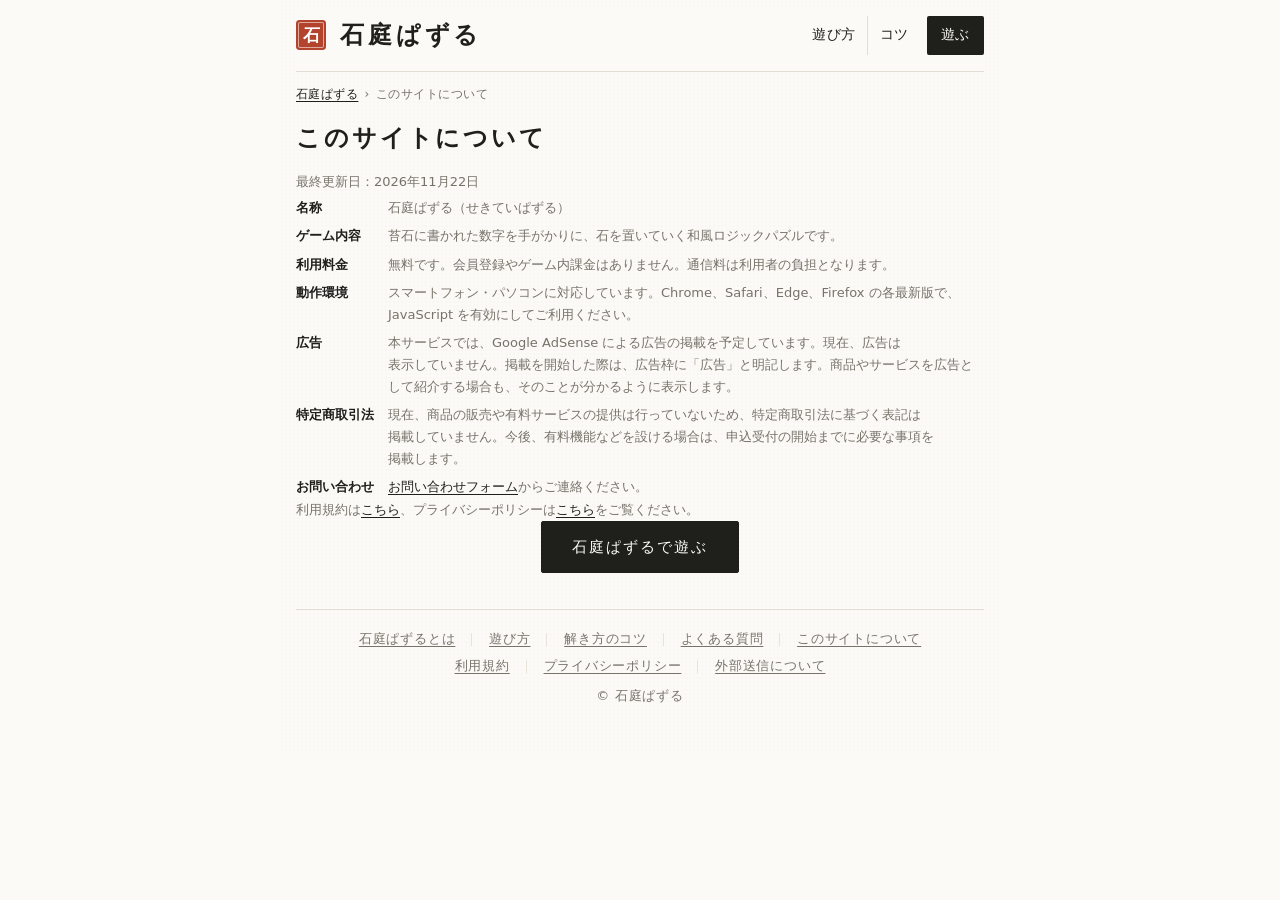
==== commit cea66b6d: "v2.4.0: the first screen shows a 六間 garden being solved move by move; new pages 石庭ぱずるとは (intro/), よく" ====
--- a/about/index.html
+++ b/about/index.html
@@ -39,7 +39,7 @@
 
 <p class="small">最終更新日：2026年11月22日</p>
 <dl class="about">
-        <dt>名称</dt><dd>石庭ぱずる</dd>
+        <dt>名称</dt><dd>石庭ぱずる（せきていぱずる）</dd>
         <dt>ゲーム内容</dt><dd>苔石に書かれた数字を手がかりに、石を置いていく和風ロジックパズルです。</dd>
         <dt>利用料金</dt><dd>無料です。会員登録やゲーム内課金はありません。通信料は利用者の負担となります。</dd>
         <dt>動作環境</dt><dd>スマートフォン・パソコンに対応しています。Chrome、Safari、Edge、Firefox の各最新版で、JavaScript を有効にしてご利用ください。</dd>
@@ -50,6 +50,6 @@
 <p class="small">利用規約は<a href="../terms/">こちら</a>、プライバシーポリシーは<a href="../privacy/">こちら</a>をご覧ください。</p>
 <p class="doccta"><a class="btn em" href="../">石庭ぱずるで遊ぶ</a></p>
 </main>
-<footer class="sitefoot"><nav class="footnav" aria-label="サイト内の案内"><a href="../rules/">遊び方</a><a href="../tips/">解き方のコツ</a><a href="../about/">このサイトについて</a></nav><nav class="footnav" aria-label="規約"><a href="../terms/">利用規約</a><a href="../privacy/">プライバシーポリシー</a><a href="../privacy/#extsend">外部送信について</a></nav><div style="margin-top:8px">© 石庭ぱずる</div></footer>
+<footer class="sitefoot"><nav class="footnav" aria-label="サイト内の案内"><a href="../intro/">石庭ぱずるとは</a><a href="../rules/">遊び方</a><a href="../tips/">解き方のコツ</a><a href="../faq/">よくある質問</a><a href="../about/">このサイトについて</a></nav><nav class="footnav" aria-label="規約"><a href="../terms/">利用規約</a><a href="../privacy/">プライバシーポリシー</a><a href="../privacy/#extsend">外部送信について</a></nav><div style="margin-top:8px">© 石庭ぱずる</div></footer>
 </body>
 </html>
--- a/assets/site.css
+++ b/assets/site.css
@@ -473,7 +473,7 @@
 @media (max-width:360px){.basics .bfig .mini{grid-template-columns:repeat(var(--c),17px)}}
 .card .drillnote{margin-top:8px;padding-top:8px;border-top:1px dashed color-mix(in srgb,var(--ink) 14%,transparent)}
 /* a group of tips: a heading with a rule running out to the right */
-.patgroup{display:flex;align-items:center;gap:10px;margin:18px 0 0;font-family:var(--display);font-weight:700;font-size:16px;letter-spacing:.08em;color:var(--shu)}
+.patgroup{display:flex;align-items:center;gap:10px;margin:18px 0 0;line-height:1.5;font-family:var(--display);font-weight:700;font-size:16px;letter-spacing:.08em;color:var(--shu)}
 .patgroup::before{content:"";flex:none;width:4px;height:1.1em;border-radius:1px;background:var(--shu)}
 .patgroup::after{content:"";flex:1;height:1px;background:color-mix(in srgb,var(--shu) 40%,transparent)}
 .pats>.patgroup:first-child{margin-top:0}
@@ -482,11 +482,11 @@
 .tipsep+.tutgo{margin-top:18px}
 /* one tip: a card, its number and title first, then the garden sizes, then the figures */
 .patrow{counter-increment:tip;display:flex;flex-direction:column;gap:8px;padding:13px 14px 15px;border:1px solid var(--line);border-radius:6px;background:color-mix(in srgb,var(--ink) 3%,transparent)}
-.patrow > b{order:-2;display:flex;align-items:flex-start;gap:9px;font-family:var(--display);font-size:15px;line-height:1.55;letter-spacing:.04em}
-.patrow > b::before{content:counter(tip);flex:none;display:grid;place-items:center;width:22px;height:22px;margin-top:1px;border-radius:50%;background:var(--shu);color:#fff;font-family:var(--body);font-size:12px;font-weight:700;letter-spacing:0}
+.patrow > .pattitle{order:-2;display:flex;align-items:flex-start;gap:9px;margin:0;font-family:var(--display);font-weight:700;font-size:15px;line-height:1.55;letter-spacing:.04em;color:var(--ink)}
+.patrow > .pattitle::before{content:counter(tip);flex:none;display:grid;place-items:center;width:22px;height:22px;margin-top:1px;border-radius:50%;background:var(--shu);color:#fff;font-family:var(--body);font-size:12px;font-weight:700;letter-spacing:0}
 .patrow > .tags{order:-1;padding-left:31px}
 .patrow .patpair{margin-top:2px}
-@media (max-width:420px){.patrow{padding:12px 10px 14px}.patrow > b{font-size:14px}}
+@media (max-width:420px){.patrow{padding:12px 10px 14px}.patrow > .pattitle{font-size:14px}}
 .patrow p b{color:var(--ink)}
 .patrow p{margin:0}
 .patrow p.patsub{font-size:12px;color:var(--muted);letter-spacing:.06em;margin-top:4px}
@@ -1099,6 +1099,24 @@
 @media (max-width:820px){.tenrule{font-size:14px}.mini.tenmini{grid-template-columns:repeat(10,12px)}}
 .torofig .mini.toro{grid-template-columns:repeat(4,30px)}
 
+/* the first screen: a 六間 garden solved one move at a time */
+#gateBoard .gb-cell{fill:var(--sand);stroke:color-mix(in srgb,var(--curb-dk) 55%,transparent);stroke-width:.6}
+#gateBoard .gb-frame{fill:none;stroke:var(--curb);stroke-width:3}
+#gateBoard .gb-lit{fill:var(--hl);opacity:0;transition:opacity .35s}
+#gateBoard .gb-lit.on{opacity:.32}
+#gateBoard .gb-mark{fill:none;stroke:var(--curb-dk);stroke-width:1;stroke-linecap:round;opacity:0;transition:opacity .4s}
+#gateBoard .gb-mark.on{opacity:.85}
+#gateBoard .gb-stone{opacity:0;transform-box:fill-box;transform-origin:center;transform:scale(.4) translateY(-6px);transition:opacity .25s,transform .35s cubic-bezier(.3,1.5,.6,1)}
+#gateBoard .gb-stone.on{opacity:1;transform:none}
+#gateBoard .gb-tap{fill:none;stroke:var(--shu);stroke-width:1.4;opacity:0}
+#gateBoard .gb-tap.go{animation:gbTap .6s ease-out}
+@keyframes gbTap{0%{opacity:.9;transform:scale(.3)}100%{opacity:0;transform:scale(1.25)}}
+#gateBoard .gb-tap{transform-box:fill-box;transform-origin:center}
+#gateBoard .gb-moss text{font-family:var(--display);font-weight:700;font-size:13px;fill:var(--moss-ink);text-anchor:middle;dominant-baseline:central}
+#gateBoard.done .gb-frame{stroke:var(--hl);transition:stroke .6s}
+.gate-art.gate-garden{width:min(260px,72vw);overflow:visible}
+@media (max-height:640px){.gate-art.gate-garden{width:min(210px,60vw)}}
+
 /* ==== static pages (遊び方・コツ・規約等) ==== */
 :root{color-scheme:light}
 html.doc,html.doc body{height:auto!important;overflow:visible!important;overscroll-behavior:auto!important}
@@ -1136,4 +1154,20 @@
 .pager{display:flex;justify-content:space-between;gap:12px;margin:30px 0 0;font-size:13px}
 .pager a{color:var(--ink);text-underline-offset:3px}
 .pager .next{margin-left:auto;text-align:right}
+/* tips: the group heading keeps its own look (not the plain h2 square) */
+.doc h2.patgroup{font-size:16px;letter-spacing:.08em;margin:18px 0 0;color:var(--shu);gap:10px}
+.doc h2.patgroup::before{width:4px;height:1.1em;border-radius:1px}
+.doc .pats>h2.patgroup:first-child{margin-top:0}
+/* 石庭ぱずるとは・よくある質問・例題 */
+.doc section p + p,.doc section p + ul,.doc section ul + p{margin-top:8px}
+.doc p a:not(.btn),.doc li a:not(.btn){color:var(--ink);text-underline-offset:3px}
+.doc ul.plain{margin:0;padding-left:1.3em;display:flex;flex-direction:column;gap:4px}
+.doc .faq h2{font-size:16px;letter-spacing:.06em;line-height:1.6;align-items:flex-start}
+.doc .faq h2::before{content:"問";width:auto;height:auto;background:none;color:var(--shu);font-size:15px;margin-top:1px}
+.doc .faq section + section{padding-top:22px;margin-top:22px}
+.doc .exstep .patpair{margin:10px 0 8px}
+.doc .exstep figure{margin:0}
+.doc .exnote{font-size:12.5px;color:var(--muted)}
+.doc .exstep .pat i.c{background:color-mix(in srgb,var(--shu) 14%,transparent);box-shadow:inset 0 0 0 2px color-mix(in srgb,var(--shu) 75%,transparent)}
+.tipcards .exlink a{border-color:color-mix(in srgb,var(--shu) 45%,var(--line))}
 @media (max-width:480px){.docpage .brandname{font-size:20px;letter-spacing:.12em}.doc h1{font-size:21px}}
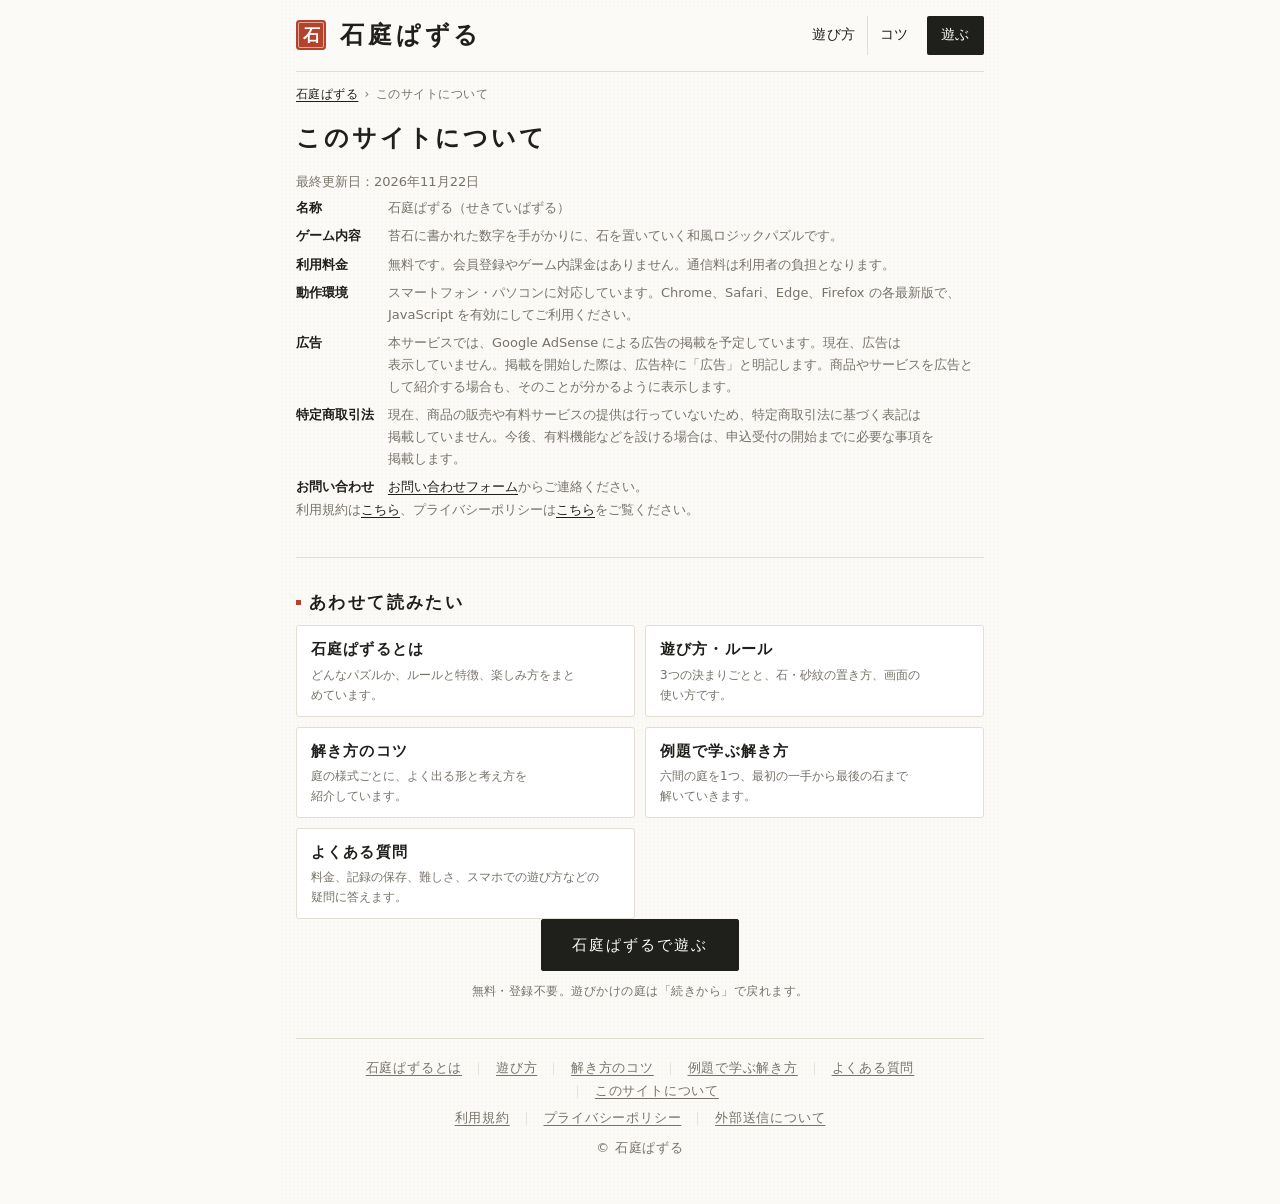
==== commit 6616f0c3: "v2.4.2: links between the game and the reading pages — 石庭ぱずるとは / 例題で学ぶ解き方 / よくある質問 on the title scre" ====
--- a/about/index.html
+++ b/about/index.html
@@ -48,8 +48,9 @@
         <dt>お問い合わせ</dt><dd><a href="https://forms.gle/8PzQznwaLtBYLGqs6" target="_blank" rel="noopener noreferrer">お問い合わせフォーム</a>からご連絡ください。</dd>
       </dl>
 <p class="small">利用規約は<a href="../terms/">こちら</a>、プライバシーポリシーは<a href="../privacy/">こちら</a>をご覧ください。</p>
-<p class="doccta"><a class="btn em" href="../">石庭ぱずるで遊ぶ</a></p>
+<section class="readmore"><h2>あわせて読みたい</h2><ul class="readlinks two"><li><a href="../intro/"><b>石庭ぱずるとは</b><span>どんなパズルか、ルールと特徴、楽しみ方をまとめています。</span></a></li><li><a href="../rules/"><b>遊び方・ルール</b><span>3つの決まりごとと、石・砂紋の置き方、画面の使い方です。</span></a></li><li><a href="../tips/"><b>解き方のコツ</b><span>庭の様式ごとに、よく出る形と考え方を紹介しています。</span></a></li><li><a href="../tips/example/"><b>例題で学ぶ解き方</b><span>六間の庭を1つ、最初の一手から最後の石まで解いていきます。</span></a></li><li><a href="../faq/"><b>よくある質問</b><span>料金、記録の保存、難しさ、スマホでの遊び方などの疑問に答えます。</span></a></li></ul></section>
+<p class="doccta"><a class="btn em" href="../">石庭ぱずるで遊ぶ</a><span class="ctanote">無料・登録不要。遊びかけの庭は「続きから」で戻れます。</span></p>
 </main>
-<footer class="sitefoot"><nav class="footnav" aria-label="サイト内の案内"><a href="../intro/">石庭ぱずるとは</a><a href="../rules/">遊び方</a><a href="../tips/">解き方のコツ</a><a href="../faq/">よくある質問</a><a href="../about/">このサイトについて</a></nav><nav class="footnav" aria-label="規約"><a href="../terms/">利用規約</a><a href="../privacy/">プライバシーポリシー</a><a href="../privacy/#extsend">外部送信について</a></nav><div style="margin-top:8px">© 石庭ぱずる</div></footer>
+<footer class="sitefoot"><nav class="footnav" aria-label="サイト内の案内"><a href="../intro/">石庭ぱずるとは</a><a href="../rules/">遊び方</a><a href="../tips/">解き方のコツ</a><a href="../tips/example/">例題で学ぶ解き方</a><a href="../faq/">よくある質問</a><a href="../about/">このサイトについて</a></nav><nav class="footnav" aria-label="規約"><a href="../terms/">利用規約</a><a href="../privacy/">プライバシーポリシー</a><a href="../privacy/#extsend">外部送信について</a></nav><div style="margin-top:8px">© 石庭ぱずる</div></footer>
 </body>
 </html>
--- a/assets/site.css
+++ b/assets/site.css
@@ -1117,6 +1117,26 @@
 .gate-art.gate-garden{width:min(260px,72vw);overflow:visible}
 @media (max-height:640px){.gate-art.gate-garden{width:min(210px,60vw)}}
 
+/* the name at the top left: back to the garden (from 遊び方・コツ…) */
+#brandHome{cursor:pointer;-webkit-tap-highlight-color:transparent}
+#brandHome .brandlink{color:inherit;text-decoration:none}
+#brandHome .brandlink:focus-visible{outline:2px solid var(--shu);outline-offset:4px;border-radius:2px}
+@media (hover:hover){#brandHome:hover .seal{filter:brightness(1.08)}}
+
+/* site only (added by build_seo.py): links from the game to the reading pages */
+.gate-reads{display:flex;flex-wrap:wrap;justify-content:center;gap:4px 0;font-size:12.5px;letter-spacing:.02em;white-space:nowrap;animation:gateMenu .8s ease-out 1.8s both}
+.gate-reads a{color:var(--muted);text-underline-offset:3px;white-space:nowrap}
+.gate-reads a:hover{color:var(--ink)}
+.gate-reads a+a::before{content:"\FF5C";display:inline-block;margin:0 4px;color:var(--line);text-decoration:none}
+.readmore h2{margin-bottom:10px}
+.readlinks{list-style:none;margin:0;padding:0;display:grid;gap:10px}
+.readlinks a{display:block;border:1px solid var(--line);border-radius:3px;padding:10px 14px;text-decoration:none;color:var(--ink);background:var(--panel)}
+.readlinks a:hover{border-color:var(--ink)}
+.readlinks b{font-family:var(--display);font-size:14.5px;letter-spacing:.08em}
+.readlinks span{display:block;font-size:12px;line-height:1.7;color:var(--muted);margin-top:2px}
+@media (min-width:600px){.readlinks.two{grid-template-columns:1fr 1fr}}
+@media (prefers-reduced-motion:reduce){.gate-reads{animation:none}}
+
 /* ==== static pages (遊び方・コツ・規約等) ==== */
 :root{color-scheme:light}
 html.doc,html.doc body{height:auto!important;overflow:visible!important;overscroll-behavior:auto!important}
@@ -1146,6 +1166,8 @@
 .doc a.btn{text-decoration:none;display:inline-flex}
 .doccta{text-align:center;margin:40px 0 0}
 .doccta .btn{padding:12px 30px;font-size:15px;letter-spacing:.14em}
+.doccta .ctanote{display:block;margin-top:10px;font-size:12px;color:var(--muted);letter-spacing:.04em}
+.doc .readmore{border-top:1px solid var(--line);padding-top:30px;margin-top:36px}
 .tipcards{list-style:none;margin:0;padding:0!important;display:grid!important;gap:12px}
 .tipcards a{display:block;border:1px solid var(--line);border-radius:3px;padding:12px 16px;text-decoration:none;color:var(--ink);background:var(--panel)}
 .tipcards a:hover{border-color:var(--ink)}
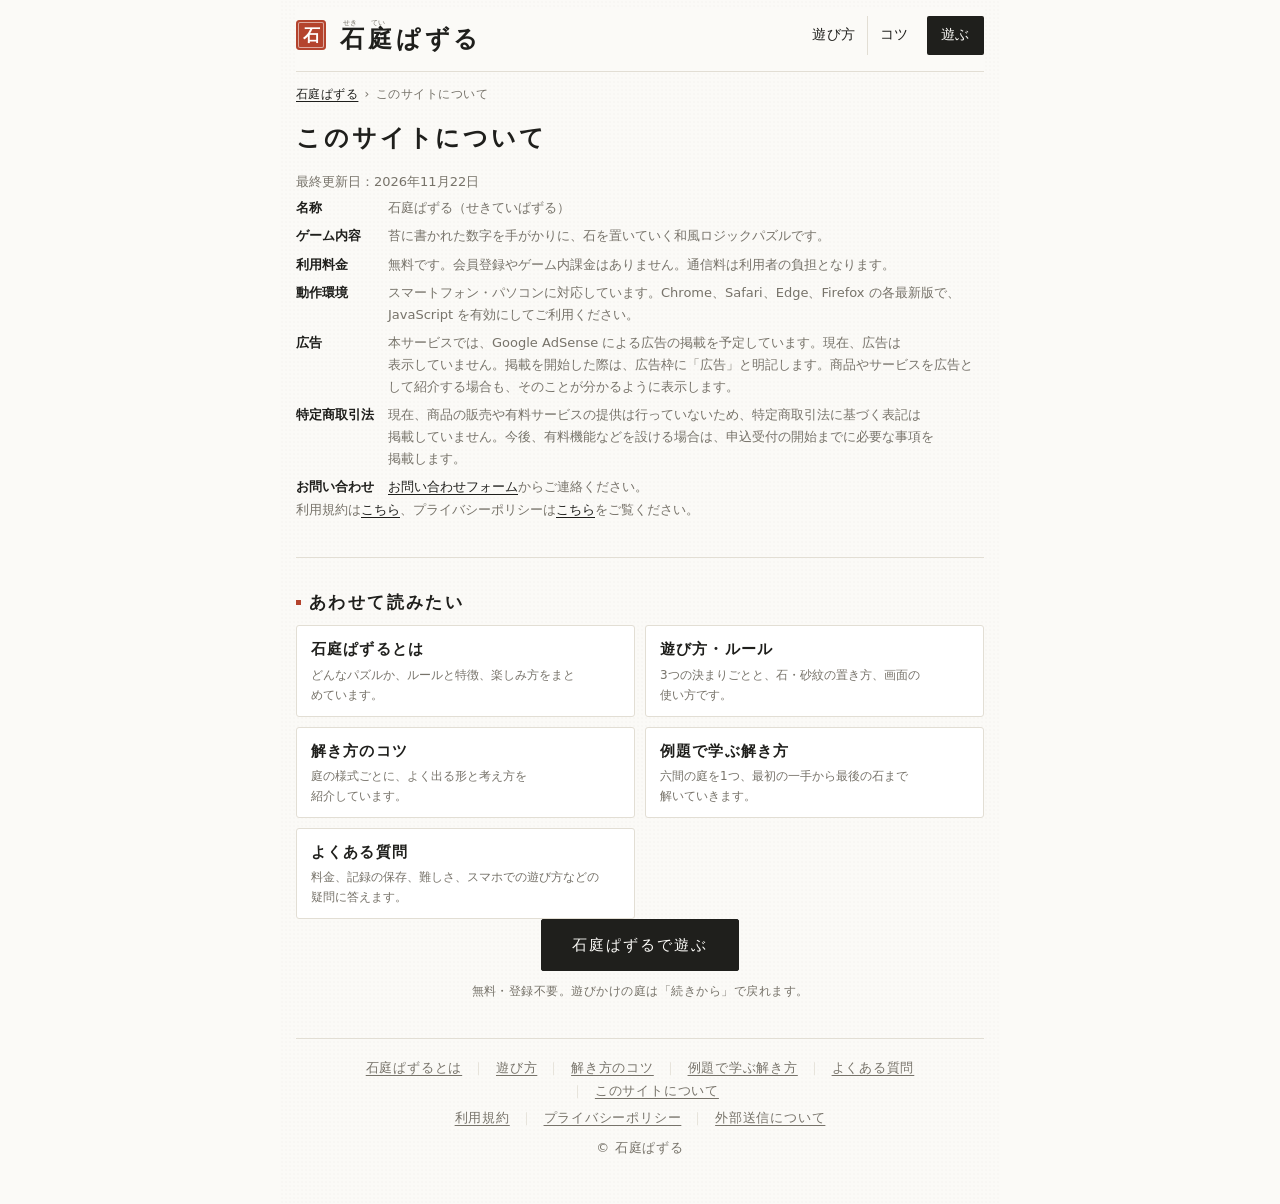
==== commit 201230fb: "v2.4.3: 苔 instead of 苔石 everywhere; せき / てい ruby over 石庭 at the top left; 決まりごと figures with 砂紋 only" ====
--- a/about/index.html
+++ b/about/index.html
@@ -30,7 +30,7 @@
 <body class="docpage">
 
 <header class="top">
-  <a class="brand" href="../"><span class="seal" aria-hidden="true">石</span><span class="brandname">石庭ぱずる</span></a>
+  <a class="brand" href="../"><span class="seal" aria-hidden="true">石</span><span class="brandname"><ruby>石<rt>せき</rt>庭<rt>てい</rt></ruby>ぱずる</span></a>
   <nav class="topbtns" aria-label="メニュー"><a class="btn" href="../rules/">遊び方</a><a class="btn" href="../tips/">コツ</a><a class="btn em" href="../">遊ぶ</a></nav>
 </header>
 <nav class="crumbs" aria-label="現在地"><ol><li><a href="../">石庭ぱずる</a></li><li aria-current="page">このサイトについて</li></ol></nav>
@@ -40,7 +40,7 @@
 <p class="small">最終更新日：2026年11月22日</p>
 <dl class="about">
         <dt>名称</dt><dd>石庭ぱずる（せきていぱずる）</dd>
-        <dt>ゲーム内容</dt><dd>苔石に書かれた数字を手がかりに、石を置いていく和風ロジックパズルです。</dd>
+        <dt>ゲーム内容</dt><dd>苔に書かれた数字を手がかりに、石を置いていく和風ロジックパズルです。</dd>
         <dt>利用料金</dt><dd>無料です。会員登録やゲーム内課金はありません。通信料は利用者の負担となります。</dd>
         <dt>動作環境</dt><dd>スマートフォン・パソコンに対応しています。Chrome、Safari、Edge、Firefox の各最新版で、JavaScript を有効にしてご利用ください。</dd>
         <dt>広告</dt><dd>本サービスでは、Google AdSense による広告の掲載を予定しています。現在、広告は表示していません。掲載を開始した際は、広告枠に「広告」と明記します。商品やサービスを広告として紹介する場合も、そのことが分かるように表示します。</dd>
--- a/assets/site.css
+++ b/assets/site.css
@@ -123,7 +123,7 @@
 /* moss island: an organic mound rather than a square tile */
 .cell.clue{cursor:default}
 .cell.clue::before{content:none}
-/* 苔石: a mound of moss shaped and lit like the stones (light from the upper left, a ring of smoothed sand
+/* 苔: a mound of moss shaped and lit like the stones (light from the upper left, a ring of smoothed sand
    and a soft shadow) */
 .cell.clue .mo{position:absolute;inset:8%;
   background:radial-gradient(circle at 35% 30%,color-mix(in srgb,var(--moss) 70%,#c8d39a),var(--moss) 55%,var(--moss-dk));
@@ -625,6 +625,19 @@
 /* はじめの説明: the 砂紋 note sits beside its drawing, so the page stays short */
 .tiprow{display:flex;align-items:center;gap:12px}
 /* wording: タップ on touch screens, クリック on a PC-width screen with a mouse */
+/* 決まりごと figures: 砂紋 only on the cells that can take no stone; lit cells keep their light under the waves */
+.mini.plain.lit{background-image:linear-gradient(color-mix(in srgb,var(--moss) 20%,transparent),color-mix(in srgb,var(--moss) 20%,transparent))}
+.mini.plain.lit i.m{background:var(--sand)}   /* the 8 cells round the moss are lit, not the moss itself */
+.cntfig .mini.plain i.k.r{background:color-mix(in srgb,var(--curb) 22%,var(--sand));background-image:url("data:image/svg+xml,%3Csvg xmlns='http://www.w3.org/2000/svg' width='40' height='3.5' viewBox='0 0 40 3.5' preserveAspectRatio='none'%3E%3Cpath d='M0 -7.5Q10 -11.1 20 -7.5T40 -7.5M0 -4Q10 -7.6 20 -4T40 -4M0 -0.5Q10 -4.1 20 -0.5T40 -0.5M0 3Q10 -0.6 20 3T40 3M0 6.5Q10 2.9 20 6.5T40 6.5M0 10Q10 6.4 20 10T40 10M0 13.5Q10 9.9 20 13.5T40 13.5' fill='none' stroke='%23ada38f' stroke-width='1'/%3E%3C/svg%3E");background-size:200% 3.5px}
+.mini.plain.lit i.k,.cntfig .mini.plain i.k.r{background-color:color-mix(in srgb,var(--moss) 30%,color-mix(in srgb,var(--curb) 22%,var(--sand)))}
+.mini.plain.toro i.k.r{background-color:color-mix(in srgb,rgb(246,206,72) 40%,color-mix(in srgb,var(--curb) 22%,var(--sand)))}
+/* the waves run on from row to row (6 lines a cell, so each cell ends where the next begins) and from column to column
+   (a wave spans two cells: the middle column of a 3-cell figure shows its second half) */
+.intro-rules .mini.plain i.k.k{background-size:200% calc(100% / 6)}
+.intro-rules .mini.plain[style*="--c:3"] i.k.k:nth-child(n){background-position:0 0}
+.intro-rules .mini.plain[style*="--c:3"] i.k.k:nth-child(3n+2){background-position:100% 0}
+/* the word タップ inside a block line stays inline on touch screens */
+span.w-touch.w-touch{display:inline}
 span.w-pc.w-pc{display:none}
 @media (min-width:821px) and (hover:hover){span.w-pc.w-pc{display:inline}span.w-touch.w-touch{display:none}}
 .tiprow .goaltip{margin:0;flex:1;min-width:0}
@@ -825,6 +838,7 @@
 .cntfig .cf-r div{display:flex;align-items:center;gap:2px}
 .cntfig .mini{grid-row:2;grid-column:1;grid-template-columns:repeat(3,18px)}
 .cntfig .pip{width:6px;height:6px}
+.cntfig .mini i.r{background:color-mix(in srgb,var(--moss) 32%,transparent)}   /* the row and column the stone fills */
 .cntfig .pip.hl{border-color:var(--shu);box-shadow:0 0 0 2px color-mix(in srgb,var(--shu) 22%,transparent)}
 .ipage .intro-rules .cntfig .mini{grid-template-columns:repeat(3,13px)}
 .ipage .cntfig{font-size:8.5px}
@@ -1135,7 +1149,13 @@
 .readlinks b{font-family:var(--display);font-size:14.5px;letter-spacing:.08em}
 .readlinks span{display:block;font-size:12px;line-height:1.7;color:var(--muted);margin-top:2px}
 @media (min-width:600px){.readlinks.two{grid-template-columns:1fr 1fr}}
+.readlinks.exfirst{margin:0 0 14px}
+.readlinks.faqfirst{margin:12px 0 4px}
 @media (prefers-reduced-motion:reduce){.gate-reads{animation:none}}
+
+/* the reading of 石庭, very small above it */
+.brand ruby{ruby-position:over;ruby-align:center}
+.brand rt{font-family:var(--body,inherit);font-weight:500;font-size:max(7px,.2em);letter-spacing:.06em;color:var(--muted);padding-right:1.1em}   /* the padding offsets the title's letter-spacing, so each reading sits over the middle of its letter */
 
 /* ==== static pages (遊び方・コツ・規約等) ==== */
 :root{color-scheme:light}
